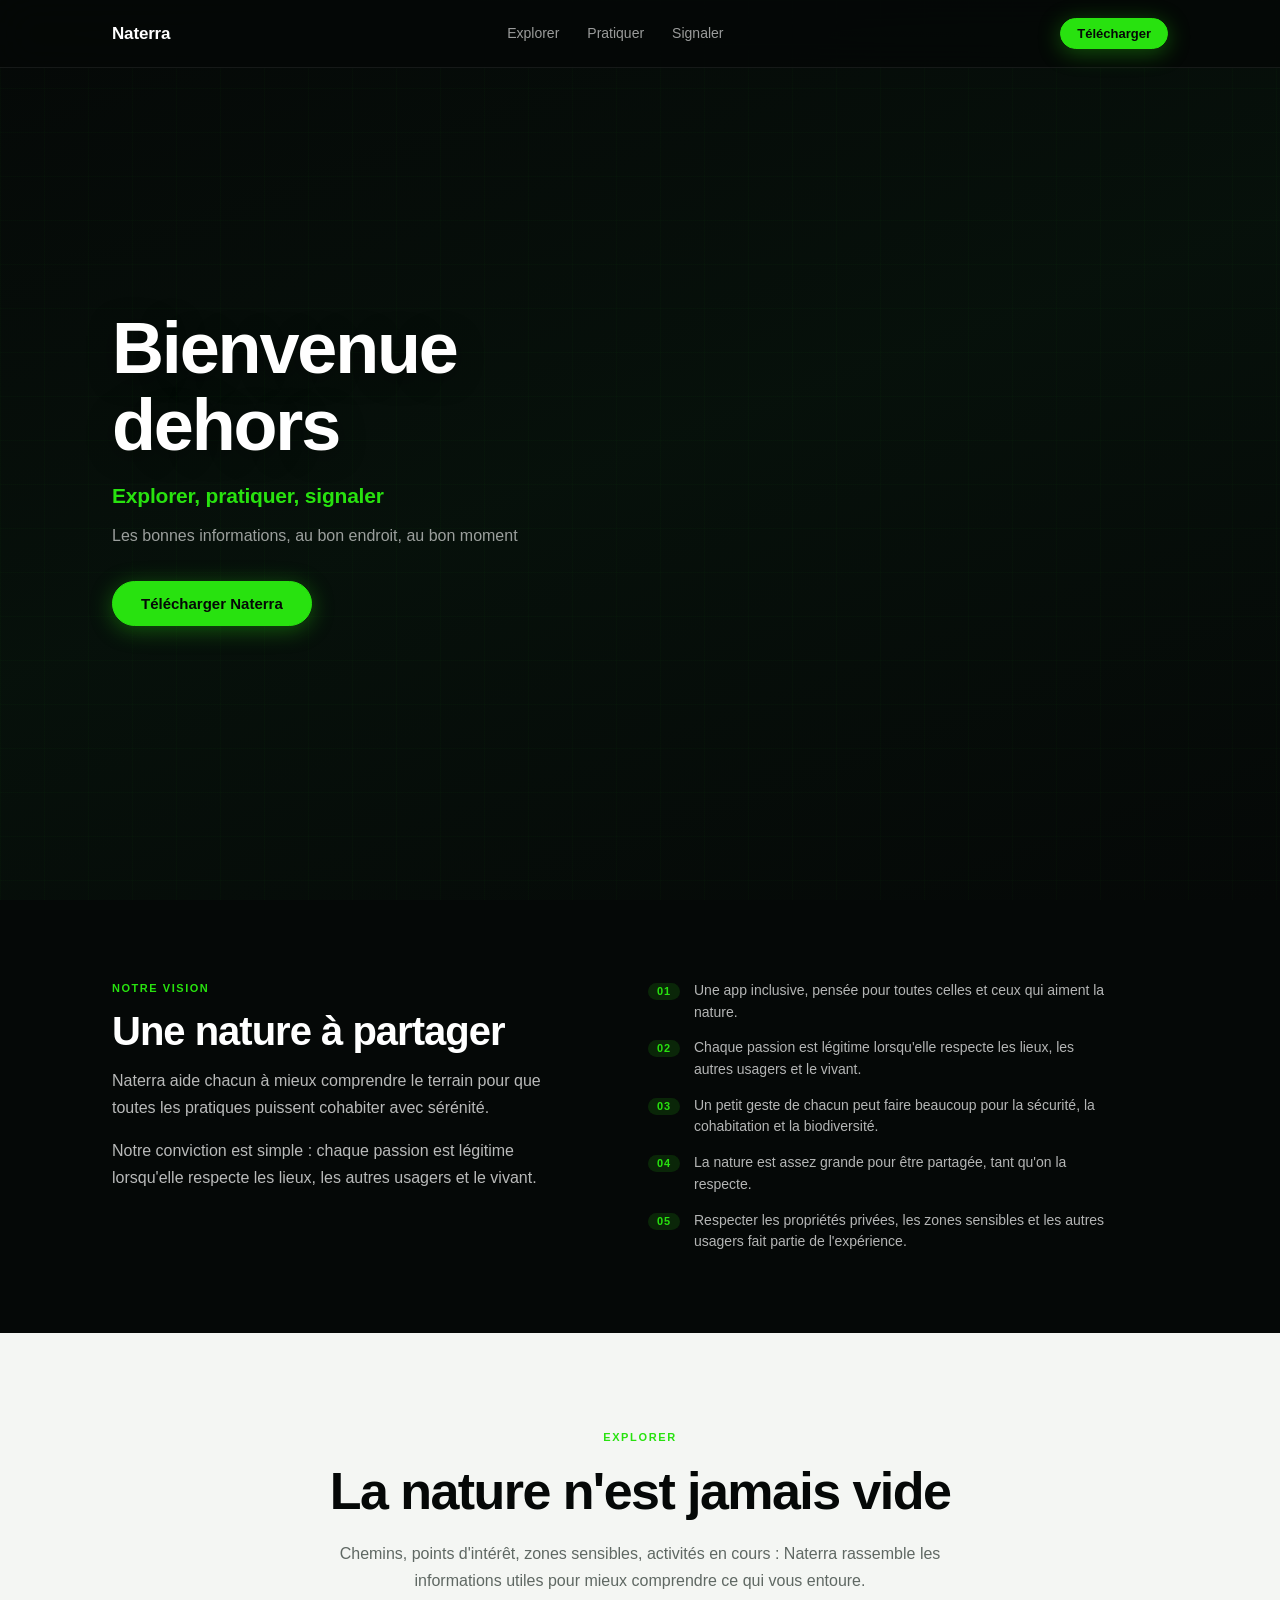
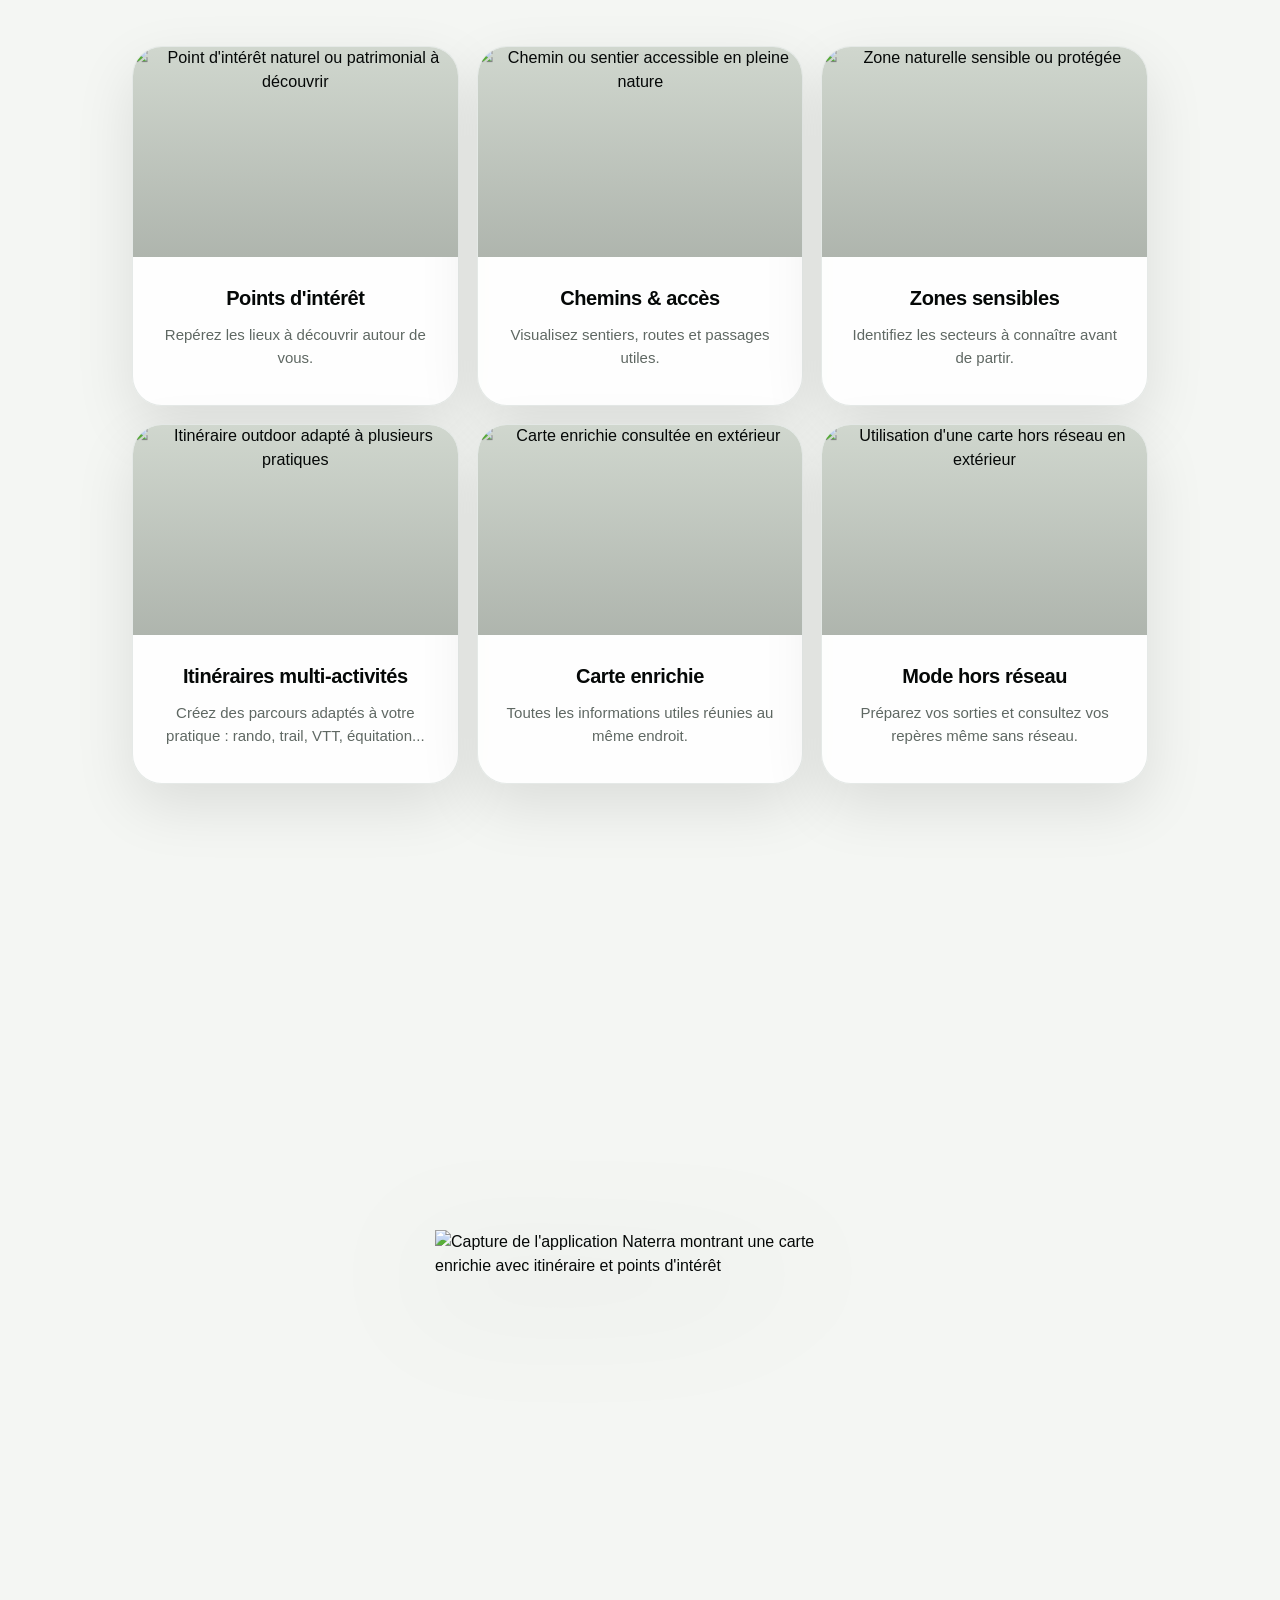
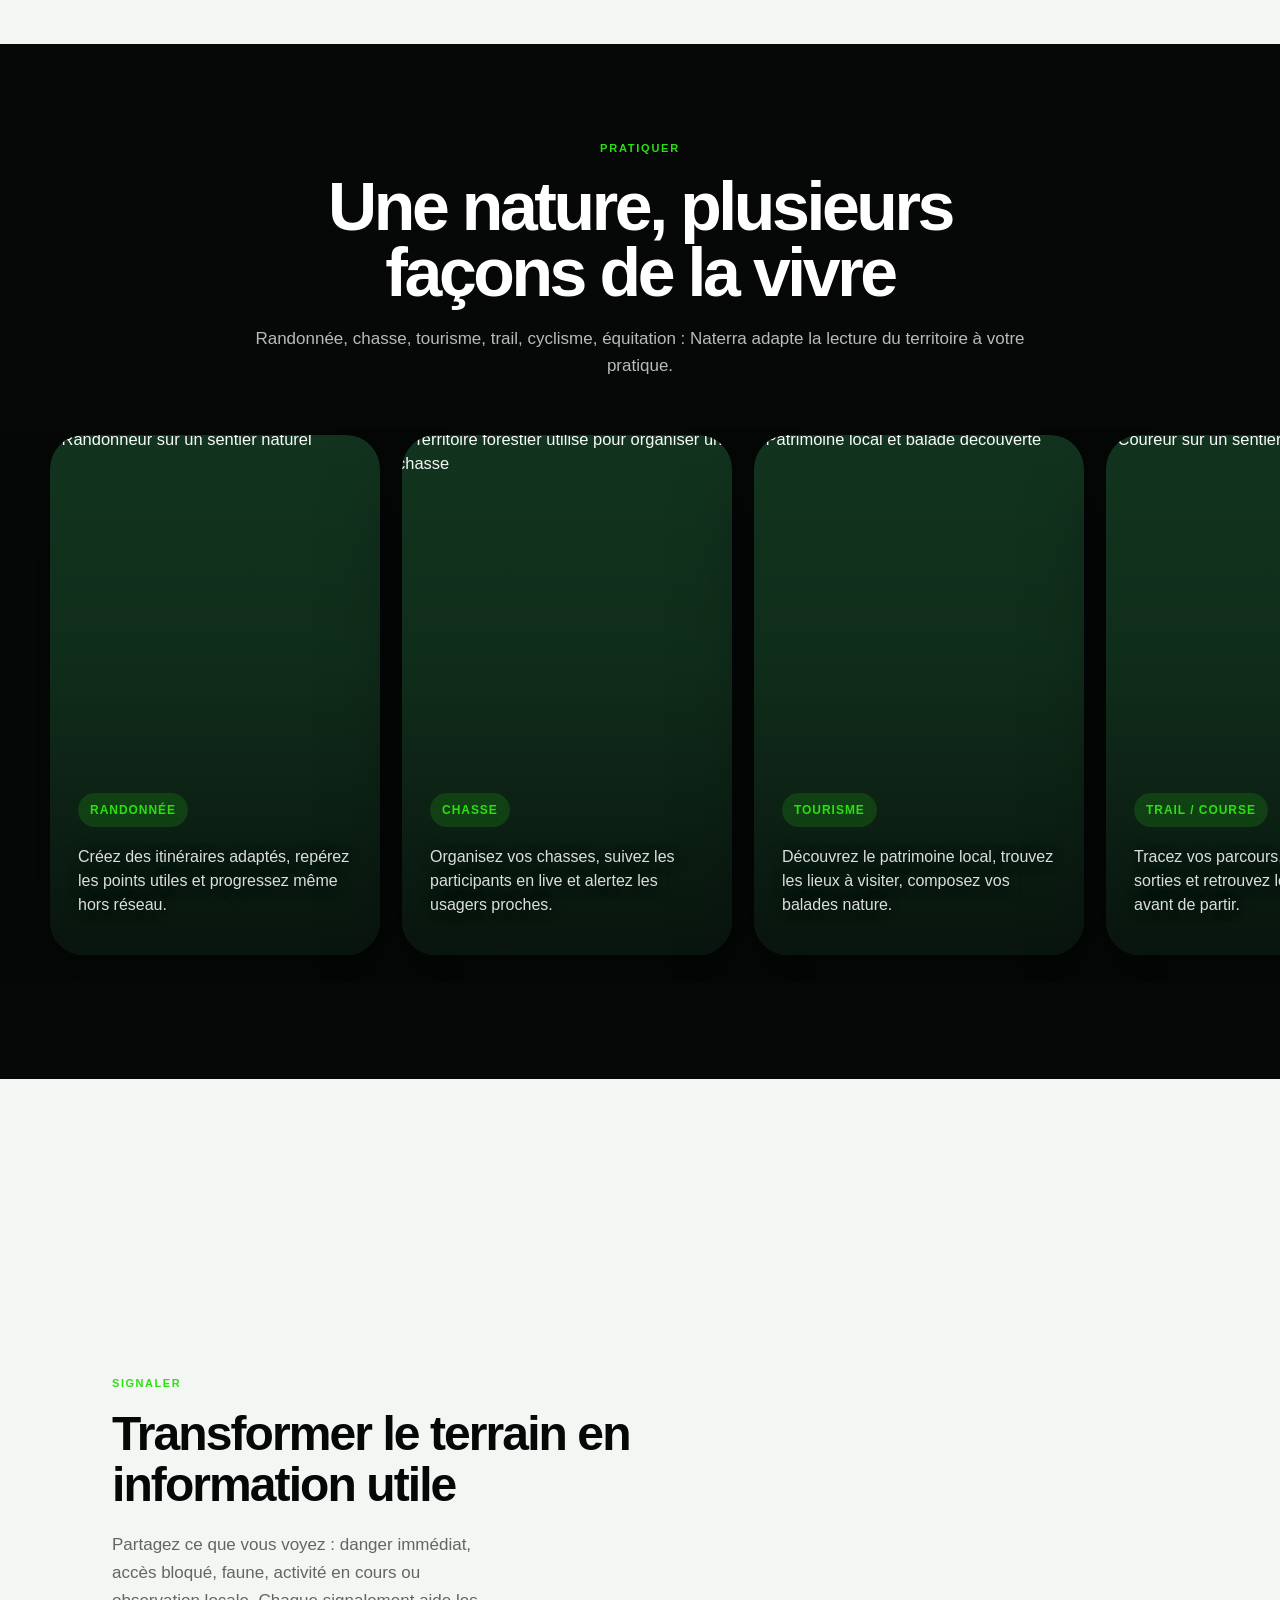
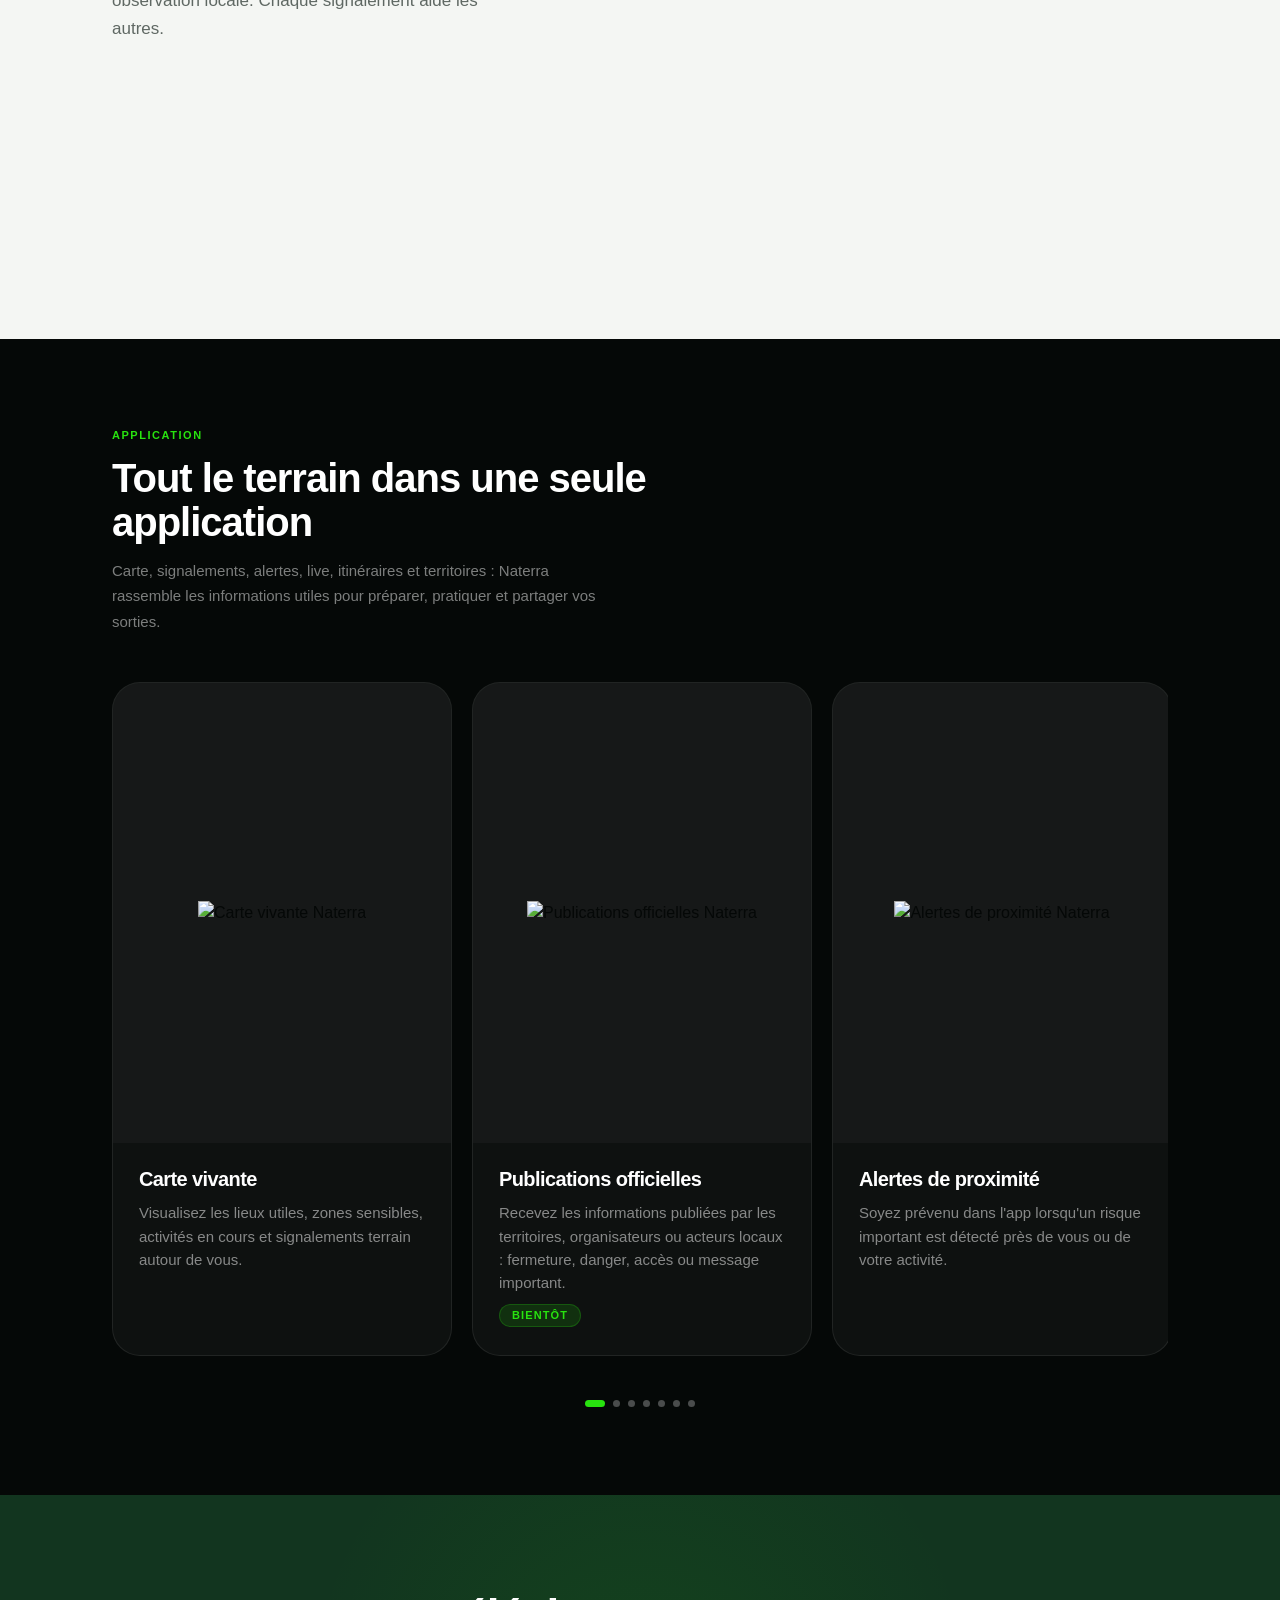
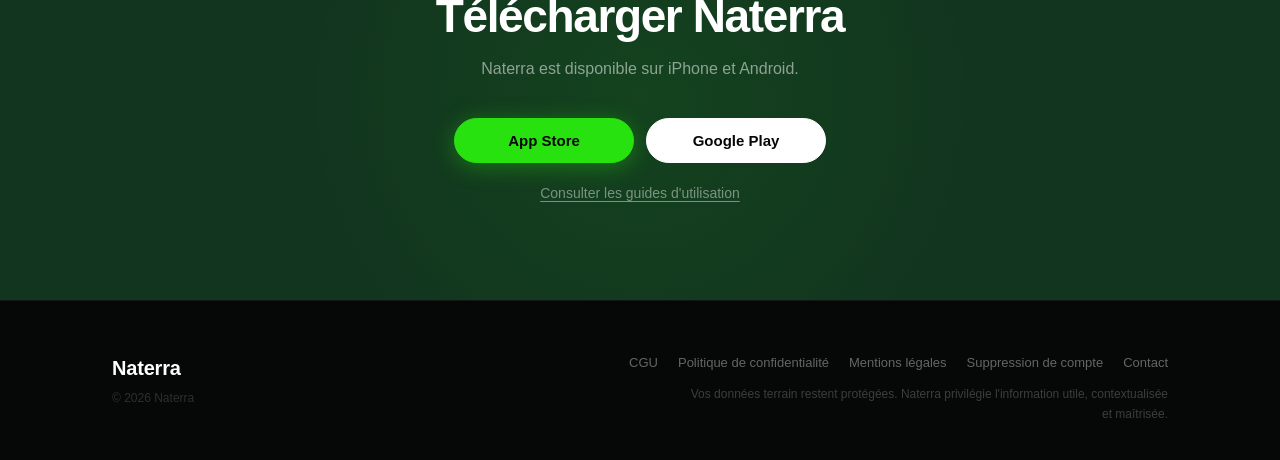
==== index.html @ 2248f22b "Update homepage vision and download CTAs" ====
<!DOCTYPE html>
<html lang="fr">
<head>
  <meta charset="UTF-8" />
  <title>Naterra</title>
  <meta name="description" content="Explorer, pratiquer, signaler. Les bonnes informations, au bon endroit, au bon moment." />
  <meta name="viewport" content="width=device-width, initial-scale=1" />
  <link rel="stylesheet" href="./styles.css" />
  <link rel="icon" type="image/png" href="./assets/20260316_Logo%20Green_No%20Text.png" />
</head>
<body>

<!-- ============================================================
     HEADER
     ============================================================ -->
<header class="nt-header">
  <div class="nt-header__inner">
    <a href="#" class="nt-brand">
      <img
        src="./assets/20260316_Logo%20Green_No%20Text.png"
        alt="Naterra"
        class="nt-brand__img"
        onerror="this.style.display='none'"
      />
      <span class="nt-brand__name">Naterra</span>
    </a>
    <nav class="nt-nav">
      <a href="#explorer" class="nt-nav__link">Explorer</a>
      <a href="#pratiquer" class="nt-nav__link">Pratiquer</a>
      <a href="#signaler" class="nt-nav__link">Signaler</a>
    </nav>
    <a href="#download" class="nt-btn nt-btn--green nt-btn--sm">Télécharger</a>
  </div>
</header>

<main>

<!-- ============================================================
     HERO
     ============================================================ -->
<section class="nt-hero" id="top">
  <div class="nt-container nt-hero__inner">

    <!-- Texte -->
    <div class="nt-hero__content">
      <h1 class="nt-hero__title">Bienvenue dehors</h1>
      <p class="nt-hero__tagline">Explorer, pratiquer, signaler</p>
      <p class="nt-hero__body">Les bonnes informations, au bon endroit, au bon moment</p>
      <div class="nt-hero__actions">
        <a href="#download" class="nt-btn nt-btn--green nt-btn--lg">Télécharger Naterra</a>
      </div>
    </div>

  </div>
</section>


<!-- ============================================================
     NOTRE VISION — Une nature à partager
     ============================================================ -->
<section class="nt-section nt-section--dark" id="vision">
  <div class="nt-container">
    <div class="nt-values__inner">

      <div class="nt-values__left">
        <span class="nt-eyebrow nt-eyebrow--green">Notre vision</span>
        <h2 class="nt-section__title nt-section__title--white">Une nature à partager</h2>
        <p class="nt-values__body">Naterra aide chacun à mieux comprendre le terrain pour que toutes les pratiques puissent cohabiter avec sérénité.</p>
        <p class="nt-values__body">Notre conviction est simple : chaque passion est légitime lorsqu'elle respecte les lieux, les autres usagers et le vivant.</p>
      </div>

      <div class="nt-vision-points">
        <div class="nt-val">
          <span class="nt-val__num">01</span>
          <p class="nt-val__text">Une app inclusive, pensée pour toutes celles et ceux qui aiment la nature.</p>
        </div>
        <div class="nt-val">
          <span class="nt-val__num">02</span>
          <p class="nt-val__text">Chaque passion est légitime lorsqu'elle respecte les lieux, les autres usagers et le vivant.</p>
        </div>
        <div class="nt-val">
          <span class="nt-val__num">03</span>
          <p class="nt-val__text">Un petit geste de chacun peut faire beaucoup pour la sécurité, la cohabitation et la biodiversité.</p>
        </div>
        <div class="nt-val">
          <span class="nt-val__num">04</span>
          <p class="nt-val__text">La nature est assez grande pour être partagée, tant qu'on la respecte.</p>
        </div>
        <div class="nt-val">
          <span class="nt-val__num">05</span>
          <p class="nt-val__text">Respecter les propriétés privées, les zones sensibles et les autres usagers fait partie de l'expérience.</p>
        </div>
      </div>

    </div>
  </div>
</section>


<!-- ============================================================
     EXPLORER — contenu + 6 boîtes
     ============================================================ -->
<section id="explorer" class="nt-explorer">
  <div class="nt-container nt-explorer__intro">

    <p class="nt-explorer__eyebrow">Explorer</p>
    <h2 class="nt-explorer__title">La nature n'est jamais vide</h2>
    <p class="nt-explorer__text">Chemins, points d'intérêt, zones sensibles, activités en cours : Naterra rassemble les informations utiles pour mieux comprendre ce qui vous entoure.</p>

    <div class="nt-explorer__cards">

      <article class="nt-explorer-card">
        <div class="nt-explorer-card__media">
          <img src="./assets/explorer-cards/points-interet.jpg" alt="Point d'intérêt naturel ou patrimonial à découvrir" loading="lazy" />
        </div>
        <div class="nt-explorer-card__body">
          <h3 class="nt-explorer-card__title">Points d'intérêt</h3>
          <p class="nt-explorer-card__text">Repérez les lieux à découvrir autour de vous.</p>
        </div>
      </article>

      <article class="nt-explorer-card">
        <div class="nt-explorer-card__media">
          <img src="./assets/explorer-cards/chemins-acces.jpg" alt="Chemin ou sentier accessible en pleine nature" loading="lazy" />
        </div>
        <div class="nt-explorer-card__body">
          <h3 class="nt-explorer-card__title">Chemins &amp; accès</h3>
          <p class="nt-explorer-card__text">Visualisez sentiers, routes et passages utiles.</p>
        </div>
      </article>

      <article class="nt-explorer-card">
        <div class="nt-explorer-card__media">
          <img src="./assets/explorer-cards/zones-sensibles.jpg" alt="Zone naturelle sensible ou protégée" loading="lazy" />
        </div>
        <div class="nt-explorer-card__body">
          <h3 class="nt-explorer-card__title">Zones sensibles</h3>
          <p class="nt-explorer-card__text">Identifiez les secteurs à connaître avant de partir.</p>
        </div>
      </article>

      <article class="nt-explorer-card">
        <div class="nt-explorer-card__media">
          <img src="./assets/explorer-cards/itineraires-multi-activites.jpg" alt="Itinéraire outdoor adapté à plusieurs pratiques" loading="lazy" />
        </div>
        <div class="nt-explorer-card__body">
          <h3 class="nt-explorer-card__title">Itinéraires multi-activités</h3>
          <p class="nt-explorer-card__text">Créez des parcours adaptés à votre pratique : rando, trail, VTT, équitation...</p>
        </div>
      </article>

      <article class="nt-explorer-card">
        <div class="nt-explorer-card__media">
          <img src="./assets/explorer-cards/carte-enrichie.jpg" alt="Carte enrichie consultée en extérieur" loading="lazy" />
        </div>
        <div class="nt-explorer-card__body">
          <h3 class="nt-explorer-card__title">Carte enrichie</h3>
          <p class="nt-explorer-card__text">Toutes les informations utiles réunies au même endroit.</p>
        </div>
      </article>

      <article class="nt-explorer-card">
        <div class="nt-explorer-card__media">
          <img src="./assets/explorer-cards/mode-hors-reseau.jpg" alt="Utilisation d'une carte hors réseau en extérieur" loading="lazy" />
        </div>
        <div class="nt-explorer-card__body">
          <h3 class="nt-explorer-card__title">Mode hors réseau</h3>
          <p class="nt-explorer-card__text">Préparez vos sorties et consultez vos repères même sans réseau.</p>
        </div>
      </article>

    </div>
  </div>
</section>


<!-- ============================================================
     EXPLORER — visuel forêt + iPhone
     ============================================================ -->
<section class="nt-explorer-visual" aria-label="Aperçu de l'application Naterra">
  <img
    class="nt-explorer-visual__phone"
    src="./assets/explorer-iphone.png"
    alt="Capture de l'application Naterra montrant une carte enrichie avec itinéraire et points d'intérêt"
  />
</section>


<!-- ============================================================
     PRATIQUER — CARROUSEL PHOTO
     ============================================================ -->
<section id="pratiquer" class="nt-practice">
  <div class="nt-container nt-practice__header">
    <p class="nt-practice__eyebrow">Pratiquer</p>
    <h2 class="nt-practice__title">Une nature, plusieurs façons de la vivre</h2>
    <p class="nt-practice__text">Randonnée, chasse, tourisme, trail, cyclisme, équitation : Naterra adapte la lecture du territoire à votre pratique.</p>
  </div>

  <div class="nt-practice__carousel" aria-label="Pratiques disponibles dans Naterra">

    <article class="nt-practice-card">
      <img class="nt-practice-card__image" src="./assets/practice-cards/randonnee.jpg" alt="Randonneur sur un sentier naturel" loading="lazy" />
      <div class="nt-practice-card__overlay" aria-hidden="true"></div>
      <div class="nt-practice-card__content">
        <span class="nt-practice-card__tag">Randonnée</span>
        <p class="nt-practice-card__text">Créez des itinéraires adaptés, repérez les points utiles et progressez même hors réseau.</p>
      </div>
    </article>

    <article class="nt-practice-card">
      <img class="nt-practice-card__image" src="./assets/practice-cards/chasse.jpg" alt="Territoire forestier utilisé pour organiser une chasse" loading="lazy" />
      <div class="nt-practice-card__overlay" aria-hidden="true"></div>
      <div class="nt-practice-card__content">
        <span class="nt-practice-card__tag">Chasse</span>
        <p class="nt-practice-card__text">Organisez vos chasses, suivez les participants en live et alertez les usagers proches.</p>
      </div>
    </article>

    <article class="nt-practice-card">
      <img class="nt-practice-card__image" src="./assets/practice-cards/tourisme.jpg" alt="Patrimoine local et balade découverte" loading="lazy" />
      <div class="nt-practice-card__overlay" aria-hidden="true"></div>
      <div class="nt-practice-card__content">
        <span class="nt-practice-card__tag">Tourisme</span>
        <p class="nt-practice-card__text">Découvrez le patrimoine local, trouvez les lieux à visiter, composez vos balades nature.</p>
      </div>
    </article>

    <article class="nt-practice-card">
      <img class="nt-practice-card__image" src="./assets/practice-cards/trail-course.jpg" alt="Coureur sur un sentier de trail" loading="lazy" />
      <div class="nt-practice-card__overlay" aria-hidden="true"></div>
      <div class="nt-practice-card__content">
        <span class="nt-practice-card__tag">Trail / Course</span>
        <p class="nt-practice-card__text">Tracez vos parcours, analysez vos sorties et retrouvez les infos utiles avant de partir.</p>
      </div>
    </article>

    <article class="nt-practice-card">
      <img class="nt-practice-card__image" src="./assets/practice-cards/cyclisme.jpg" alt="Cycliste sur une route ou un chemin nature" loading="lazy" />
      <div class="nt-practice-card__overlay" aria-hidden="true"></div>
      <div class="nt-practice-card__content">
        <span class="nt-practice-card__tag">Cyclisme</span>
        <p class="nt-practice-card__text">Préparez vos sorties route, gravel ou VTT avec les bonnes informations du terrain local.</p>
      </div>
    </article>

    <article class="nt-practice-card">
      <img class="nt-practice-card__image" src="./assets/practice-cards/equitation.jpg" alt="Cavalier sur un chemin en pleine nature" loading="lazy" />
      <div class="nt-practice-card__overlay" aria-hidden="true"></div>
      <div class="nt-practice-card__content">
        <span class="nt-practice-card__tag">Équitation</span>
        <p class="nt-practice-card__text">Préparez vos itinéraires à cheval et consultez les infos utiles avant de partir dehors.</p>
      </div>
    </article>

  </div>
</section>


<!-- ============================================================
     SIGNALER
     ============================================================ -->
<section id="signaler" class="nt-reports">
  <div class="nt-container">
    <div class="nt-reports__layout">

      <!-- Colonne texte -->
      <div class="nt-reports__copy">
        <span class="nt-eyebrow nt-eyebrow--green">Signaler</span>
        <h2 class="nt-reports__title">Transformer le terrain en information utile</h2>
        <p class="nt-reports__body">Partagez ce que vous voyez : danger immédiat, accès bloqué, faune, activité en cours ou observation locale. Chaque signalement aide les autres.</p>
      </div>

      <!-- Carrousel automatique CSS -->
      <div class="nt-reports-carousel" aria-label="Aperçu de l'app Naterra — Signaler">

        <article class="nt-report-slide">
          <div class="nt-report-slide__stack">
            <img class="nt-report-slide__image" src="./assets/reports-carousel/danger-immediat.png" alt="Exemple de signalement de danger immédiat dans l'application Naterra" loading="lazy" />
            <div class="nt-report-slide__caption">
              <span class="nt-report-slide__tag">Dangers immédiats</span>
            </div>
          </div>
        </article>

        <article class="nt-report-slide">
          <div class="nt-report-slide__stack">
            <img class="nt-report-slide__image" src="./assets/reports-carousel/acces-terrain.png" alt="Exemple de signalement d'accès ou terrain dans l'application Naterra" loading="lazy" />
            <div class="nt-report-slide__caption">
              <span class="nt-report-slide__tag">Accès &amp; terrain</span>
            </div>
          </div>
        </article>

        <article class="nt-report-slide">
          <div class="nt-report-slide__stack">
            <img class="nt-report-slide__image" src="./assets/reports-carousel/faune-environnement.png" alt="Exemple de signalement de faune et environnement dans l'application Naterra" loading="lazy" />
            <div class="nt-report-slide__caption">
              <span class="nt-report-slide__tag">Faune &amp; environnement</span>
            </div>
          </div>
        </article>

        <article class="nt-report-slide">
          <div class="nt-report-slide__stack">
            <img class="nt-report-slide__image" src="./assets/reports-carousel/activites-en-cours.png" alt="Exemple de signalement d'activités en cours dans l'application Naterra" loading="lazy" />
            <div class="nt-report-slide__caption">
              <span class="nt-report-slide__tag">Activités en cours</span>
            </div>
          </div>
        </article>

        <article class="nt-report-slide">
          <div class="nt-report-slide__stack">
            <img class="nt-report-slide__image" src="./assets/reports-carousel/observations-utiles.png" alt="Exemple de signalement d'observations utiles dans l'application Naterra" loading="lazy" />
            <div class="nt-report-slide__caption">
              <span class="nt-report-slide__tag">Observations utiles</span>
            </div>
          </div>
        </article>

      </div>
    </div>
  </div>
</section>


<!-- ============================================================
     APPLICATION — FEATURES CLÉS
     ============================================================ -->
<section class="nt-section nt-section--dark" id="app">
  <div class="nt-container">
    <div class="nt-section__head">
      <span class="nt-eyebrow nt-eyebrow--green">Application</span>
      <h2 class="nt-section__title nt-section__title--white">Tout le terrain dans une seule application</h2>
      <p class="nt-section__body nt-section__body--muted">Carte, signalements, alertes, live, itinéraires et territoires : Naterra rassemble les informations utiles pour préparer, pratiquer et partager vos sorties.</p>
    </div>
    <div class="nt-app-carousel">

      <article class="nt-app-card">
        <div class="nt-app-card__image-wrap">
          <img class="nt-app-card__image" src="./assets/screens/carte-vivante.png" alt="Carte vivante Naterra" loading="lazy" />
        </div>
        <div class="nt-app-card__body">
          <h3 class="nt-app-card__title">Carte vivante</h3>
          <p class="nt-app-card__text">Visualisez les lieux utiles, zones sensibles, activités en cours et signalements terrain autour de vous.</p>
        </div>
      </article>

      <article class="nt-app-card">
        <div class="nt-app-card__image-wrap">
          <img class="nt-app-card__image" src="./assets/screens/publications-officielles.png" alt="Publications officielles Naterra" loading="lazy" />
        </div>
        <div class="nt-app-card__body">
          <h3 class="nt-app-card__title">Publications officielles</h3>
          <p class="nt-app-card__text">Recevez les informations publiées par les territoires, organisateurs ou acteurs locaux : fermeture, danger, accès ou message important.</p>
          <span class="nt-app-card__badge">Bientôt</span>
        </div>
      </article>

      <article class="nt-app-card">
        <div class="nt-app-card__image-wrap">
          <img class="nt-app-card__image" src="./assets/screens/alertes-proximite.png" alt="Alertes de proximité Naterra" loading="lazy" />
        </div>
        <div class="nt-app-card__body">
          <h3 class="nt-app-card__title">Alertes de proximité</h3>
          <p class="nt-app-card__text">Soyez prévenu dans l'app lorsqu'un risque important est détecté près de vous ou de votre activité.</p>
        </div>
      </article>

      <article class="nt-app-card">
        <div class="nt-app-card__image-wrap">
          <img class="nt-app-card__image" src="./assets/screens/evenements-activites-live.png" alt="Événements et activités live Naterra" loading="lazy" />
        </div>
        <div class="nt-app-card__body">
          <h3 class="nt-app-card__title">Événements &amp; activités live</h3>
          <p class="nt-app-card__text">Lancez une sortie ou coordonnez un événement avec positions live, participants et informations utiles sur la carte.</p>
        </div>
      </article>

      <article class="nt-app-card">
        <div class="nt-app-card__image-wrap">
          <img class="nt-app-card__image" src="./assets/screens/generateur-itineraire.png" alt="Générateur d'itinéraire Naterra" loading="lazy" />
        </div>
        <div class="nt-app-card__body">
          <h3 class="nt-app-card__title">Générateur d'itinéraire</h3>
          <p class="nt-app-card__text">Préparez des parcours adaptés à votre pratique, au terrain et aux points d'intérêt autour de vous.</p>
        </div>
      </article>

      <article class="nt-app-card">
        <div class="nt-app-card__image-wrap">
          <img class="nt-app-card__image" src="./assets/screens/editeur-territoire.png" alt="Éditeur de territoire Naterra" loading="lazy" />
        </div>
        <div class="nt-app-card__body">
          <h3 class="nt-app-card__title">Éditeur de territoire</h3>
          <p class="nt-app-card__text">Créez, organisez et partagez un territoire lisible avec ses zones, accès, points clés et informations terrain.</p>
        </div>
      </article>

      <article class="nt-app-card">
        <div class="nt-app-card__image-wrap">
          <img class="nt-app-card__image" src="./assets/screens/patrimoine-decouvertes.png" alt="Patrimoine et découvertes Naterra" loading="lazy" />
        </div>
        <div class="nt-app-card__body">
          <h3 class="nt-app-card__title">Patrimoine &amp; découvertes</h3>
          <p class="nt-app-card__text">Repérez les lieux remarquables, le patrimoine local et les points d'intérêt à découvrir dehors.</p>
        </div>
      </article>

    </div>
    <div class="nt-app-carousel__dots" aria-label="Navigation des fonctionnalités">
      <button type="button" class="is-active" aria-label="Voir la fonctionnalité 1"></button>
      <button type="button" aria-label="Voir la fonctionnalité 2"></button>
      <button type="button" aria-label="Voir la fonctionnalité 3"></button>
      <button type="button" aria-label="Voir la fonctionnalité 4"></button>
      <button type="button" aria-label="Voir la fonctionnalité 5"></button>
      <button type="button" aria-label="Voir la fonctionnalité 6"></button>
      <button type="button" aria-label="Voir la fonctionnalité 7"></button>
    </div>
  </div>
</section>


<!-- ============================================================
     DOWNLOAD
     ============================================================ -->
<section class="nt-download" id="download">
  <div class="nt-container nt-download__inner">
    <h2 class="nt-download__title">Télécharger Naterra</h2>
    <p class="nt-download__body">Naterra est disponible sur iPhone et Android.</p>
    <div class="nt-download__actions">
      <a href="https://apps.apple.com/fr/app/naterra/id6757225894" class="nt-btn nt-btn--green nt-btn--lg" target="_blank" rel="noopener noreferrer">App Store</a>
      <a href="https://play.google.com/store/apps/details?id=com.naterra.app" class="nt-btn nt-btn--white nt-btn--lg" target="_blank" rel="noopener noreferrer">Google Play</a>
    </div>
    <a href="https://app.notion.com/p/Guides-d-utilisation-37ae8063c99e80739afec10b2ac18f5f" class="nt-download__guide" target="_blank" rel="noopener noreferrer">Consulter les guides d'utilisation</a>
  </div>
</section>

</main>


<!-- ============================================================
     FOOTER
     ============================================================ -->
<footer class="nt-footer">
  <div class="nt-container nt-footer__inner">
    <div class="nt-footer__left">
      <span class="nt-footer__brand">Naterra</span>
      <p class="nt-footer__copy">© 2026 Naterra</p>
    </div>
    <div class="nt-footer__right">
      <nav class="nt-footer__nav">
        <a href="./cgu.html" class="nt-footer__link">CGU</a>
        <a href="./politique-confidentialite.html" class="nt-footer__link">Politique de confidentialité</a>
        <a href="./mentions-legales.html" class="nt-footer__link">Mentions légales</a>
        <a href="./suppression-compte.html" class="nt-footer__link">Suppression de compte</a>
        <a href="mailto:hello@naterra.io?subject=Contact%20Naterra" class="nt-footer__link">Contact</a>
      </nav>
      <p class="nt-footer__mention">Vos données terrain restent protégées. Naterra privilégie l'information utile, contextualisée et maîtrisée.</p>
    </div>
  </div>
</footer>

<script>
(function () {
  var carousel = document.querySelector('.nt-app-carousel');
  if (!carousel) return;
  var cards = Array.prototype.slice.call(carousel.querySelectorAll('.nt-app-card'));
  var dots  = Array.prototype.slice.call(document.querySelectorAll('.nt-app-carousel__dots button'));
  if (!cards.length || !dots.length) return;

  function setActive(i) {
    dots.forEach(function (d, idx) { d.classList.toggle('is-active', idx === i); });
  }

  function updateActive() {
    var cr = carousel.getBoundingClientRect();
    var cx = cr.left + cr.width / 2;
    var best = 0, bestDist = Infinity;
    cards.forEach(function (card, i) {
      var r = card.getBoundingClientRect();
      var dist = Math.abs(r.left + r.width / 2 - cx);
      if (dist < bestDist) { bestDist = dist; best = i; }
    });
    setActive(best);
  }

  carousel.addEventListener('scroll', updateActive, { passive: true });

  dots.forEach(function (dot, i) {
    dot.addEventListener('click', function () {
      var r = cards[i].getBoundingClientRect();
      var cr = carousel.getBoundingClientRect();
      carousel.scrollBy({ left: r.left - cr.left, behavior: 'smooth' });
    });
  });
})();
</script>

</body>
</html>
---- styles.css ----
/* ================================================================
   NATERRA — styles.css
   ================================================================ */

/* ================================================================
   TOKENS
   ================================================================ */
:root {
  /* Palette officielle */
  --nt-black:        #050807;
  --nt-green:        #28e20f;
  --nt-forest:       #12351f;
  --nt-white:        #ffffff;
  --nt-bg:           #f4f6f3;
  --nt-gray:         #5f6863;

  /* Dérivées */
  --nt-green-dim:    rgba(40, 226, 15, 0.14);
  --nt-green-glow:   rgba(40, 226, 15, 0.30);
  --nt-glass:        rgba(5, 8, 7, 0.76);
  --nt-glass-border: rgba(255, 255, 255, 0.10);
  --nt-surface-dark: #0c1510;

  /* Couleurs de statut */
  --nt-red:          #e03030;
  --nt-red-dim:      rgba(224, 48, 48, 0.14);
  --nt-amber:        #d97706;
  --nt-amber-dim:    rgba(217, 119, 6, 0.14);
  --nt-blue:         #2563eb;
  --nt-blue-dim:     rgba(37, 99, 235, 0.14);
  --nt-teal:         #0d9488;
  --nt-teal-dim:     rgba(13, 148, 136, 0.14);

  /* Radii */
  --r-sm:   10px;
  --r-md:   16px;
  --r-lg:   24px;
  --r-xl:   32px;
  --r-2xl:  40px;
  --r-pill: 999px;

  /* Ombres */
  --sh-sm:    0 2px 8px  rgba(0,0,0,0.10);
  --sh-md:    0 8px 28px rgba(0,0,0,0.16);
  --sh-lg:    0 20px 60px rgba(0,0,0,0.28);
  --sh-green: 0 4px 22px rgba(40,226,15,0.35);

  /* Layout */
  --shell:    1100px;
  --header-h: 68px;
}

/* ================================================================
   RESET
   ================================================================ */
*, *::before, *::after {
  box-sizing: border-box;
  margin: 0;
  padding: 0;
}

html {
  scroll-behavior: smooth;
}

html, body {
  overflow-x: hidden;
}

body {
  font-family: 'Roboto', Arial, sans-serif;
  background: var(--nt-bg);
  color: var(--nt-black);
  -webkit-font-smoothing: antialiased;
  -moz-osx-font-smoothing: grayscale;
  line-height: 1.5;
  font-size: 16px;
}

img {
  display: block;
  max-width: 100%;
}

button {
  font-family: inherit;
}

/* ================================================================
   CONTAINER
   ================================================================ */
.nt-container {
  max-width: var(--shell);
  margin: 0 auto;
  padding: 0 22px;
}

/* ================================================================
   BOUTONS
   ================================================================ */
.nt-btn {
  display: inline-flex;
  align-items: center;
  justify-content: center;
  font-family: 'Roboto', Arial, sans-serif;
  font-size: 14px;
  font-weight: 600;
  border-radius: var(--r-pill);
  border: 1.5px solid transparent;
  padding: 11px 22px;
  text-decoration: none;
  cursor: pointer;
  transition: background 0.14s, box-shadow 0.14s, transform 0.12s, opacity 0.14s;
  white-space: nowrap;
  line-height: 1;
}

.nt-btn--sm  { padding: 8px 16px;  font-size: 13px; }
.nt-btn--lg  { padding: 14px 28px; font-size: 15px; }

.nt-btn--green {
  background: var(--nt-green);
  color: var(--nt-black);
  border-color: var(--nt-green);
  box-shadow: var(--sh-green);
}
.nt-btn--green:hover {
  background: #1fd400;
  transform: translateY(-1px);
  box-shadow: 0 6px 28px rgba(40,226,15,0.45);
}

.nt-btn--ghost-white {
  background: rgba(255,255,255,0.08);
  color: var(--nt-white);
  border-color: rgba(255,255,255,0.20);
}
.nt-btn--ghost-white:hover {
  background: rgba(255,255,255,0.14);
}

.nt-btn--outline-white {
  background: transparent;
  color: var(--nt-white);
  border-color: rgba(255,255,255,0.32);
}
.nt-btn--outline-white:hover {
  background: rgba(255,255,255,0.08);
}

.nt-btn--white {
  background: #fff;
  color: var(--nt-black);
  border-color: #fff;
}
.nt-btn--white:hover {
  background: rgba(255,255,255,0.88);
  transform: translateY(-1px);
}

.nt-btn[disabled],
.nt-btn[aria-disabled="true"] {
  opacity: 0.38;
  cursor: not-allowed;
  pointer-events: none;
}

/* ================================================================
   BADGE / EYEBROW
   ================================================================ */
.nt-badge {
  display: inline-flex;
  align-items: center;
  background: var(--nt-green-dim);
  border: 1px solid rgba(40,226,15,0.25);
  color: var(--nt-green);
  font-size: 12px;
  font-weight: 700;
  letter-spacing: 0.03em;
  padding: 5px 13px;
  border-radius: var(--r-pill);
  margin-bottom: 22px;
}

.nt-eyebrow {
  display: block;
  font-size: 11px;
  font-weight: 700;
  letter-spacing: 0.14em;
  text-transform: uppercase;
  color: var(--nt-gray);
  margin-bottom: 12px;
}
.nt-eyebrow--green { color: var(--nt-green); }

/* ================================================================
   HEADER
   ================================================================ */
.nt-header {
  position: fixed;
  top: 0;
  left: 0;
  right: 0;
  z-index: 200;
  height: var(--header-h);
  background: rgba(5, 8, 7, 0.84);
  backdrop-filter: blur(20px);
  -webkit-backdrop-filter: blur(20px);
  border-bottom: 1px solid rgba(255,255,255,0.07);
}

.nt-header__inner {
  max-width: var(--shell);
  margin: 0 auto;
  padding: 0 22px;
  height: 100%;
  display: flex;
  align-items: center;
  justify-content: space-between;
  gap: 16px;
}

.nt-brand {
  display: flex;
  align-items: center;
  gap: 10px;
  text-decoration: none;
  flex-shrink: 0;
}

.nt-brand__img {
  height: 32px;
  width: auto;
}

.nt-brand__name {
  font-size: 17px;
  font-weight: 700;
  color: var(--nt-white);
  letter-spacing: -0.01em;
}

.nt-nav {
  display: none;
  gap: 28px;
}

.nt-nav__link {
  font-size: 14px;
  font-weight: 500;
  color: rgba(255,255,255,0.60);
  text-decoration: none;
  transition: color 0.12s;
}
.nt-nav__link:hover { color: var(--nt-white); }

/* ================================================================
   HERO
   ================================================================ */
.nt-hero {
  position: relative;
  min-height: 100vh;
  min-height: max(100vh, 760px);
  padding-top: var(--header-h);
  background-color: var(--nt-black); /* fallback si image absente */
  background-image: url('./assets/hero-nature.jpg');
  background-size: cover;
  background-position: center;
  display: flex;
  align-items: center;
  overflow: hidden;
}

/* Overlay sombre + grille topographique (empilés sur la photo) */
.nt-hero::before {
  content: '';
  position: absolute;
  inset: 0;
  background-image:
    /* Grille très subtile au-dessus */
    linear-gradient(rgba(40,226,15,0.018) 1px, transparent 1px),
    linear-gradient(90deg, rgba(40,226,15,0.018) 1px, transparent 1px),
    /* Overlay principal : sombre avec légère profondeur vert forêt */
    linear-gradient(160deg, rgba(5,8,7,0.66) 0%, rgba(8,24,14,0.54) 50%, rgba(5,8,7,0.62) 100%);
  background-size: 44px 44px, 44px 44px, 100% 100%;
  pointer-events: none;
}

.nt-hero__inner {
  position: relative;
  z-index: 1;
  width: 100%;
  display: grid;
  grid-template-columns: 1fr;
  gap: 56px;
  align-items: center;
  padding-top: 52px;
  padding-bottom: 64px;
}

/* Contenu texte */
.nt-hero__content {
  color: var(--nt-white);
  max-width: 540px;
}

.nt-hero__title {
  font-size: clamp(46px, 7vw, 72px);
  font-weight: 700;
  line-height: 1.07;
  letter-spacing: -0.03em;
  color: var(--nt-white);
  margin-bottom: 16px;
  text-shadow: 0 4px 28px rgba(0,0,0,0.45);
}

.nt-hero__tagline {
  font-size: clamp(17px, 2.5vw, 21px);
  font-weight: 600;
  color: var(--nt-green);
  margin-bottom: 12px;
  letter-spacing: -0.01em;
}

.nt-hero__body {
  font-size: 16px;
  line-height: 1.65;
  color: rgba(255,255,255,0.60);
  margin-bottom: 32px;
  max-width: 420px;
}

.nt-hero__actions {
  display: flex;
  flex-wrap: wrap;
  gap: 12px;
  margin-bottom: 20px;
}

.nt-hero__footnote {
  font-size: 13px;
  color: rgba(255,255,255,0.30);
  line-height: 1.5;
}

/* ================================================================
   HERO SHOWCASE (iPhone + floating cards)
   ================================================================ */
.nt-hero__showcase {
  position: relative;
  display: flex;
  justify-content: center;
  align-items: center;
  padding: 40px 60px;
}

/* ================================================================
   iPHONE MOCKUP
   ================================================================ */
.nt-iphone {
  position: relative;
  z-index: 2;
}

/* Halo vert derrière le téléphone */
.nt-iphone::before {
  content: '';
  position: absolute;
  width: 130%;
  height: 55%;
  background: radial-gradient(ellipse, rgba(40,226,15,0.10) 0%, transparent 70%);
  top: 22%;
  left: -15%;
  z-index: -1;
  pointer-events: none;
}

.nt-iphone__frame {
  width: 252px;
  background: linear-gradient(155deg, #181e18 0%, #0c1010 100%);
  border-radius: 44px;
  padding: 12px;
  box-shadow:
    0 0 0 1px rgba(255,255,255,0.08),
    0 0 0 2.5px rgba(0,0,0,0.45),
    0 40px 90px rgba(0,0,0,0.65);
}

.nt-iphone__island {
  width: 86px;
  height: 27px;
  background: #000;
  border-radius: var(--r-pill);
  margin: 0 auto 8px;
}

.nt-iphone__screen {
  border-radius: 32px;
  overflow: hidden;
  height: 460px;
  position: relative;
}

/* ================================================================
   MAP (dans l'iPhone)
   ================================================================ */
.nt-map {
  width: 100%;
  height: 100%;
  background:
    radial-gradient(circle at 28% 38%, #2d6040 0%, transparent 48%),
    radial-gradient(circle at 68% 62%, #1f4a2c 0%, transparent 45%),
    linear-gradient(158deg, #0e2c19 0%, #1c4829 45%, #102c1c 100%);
  position: relative;
  overflow: hidden;
}

/* Lignes topographiques */
.nt-map__ring {
  position: absolute;
  border-radius: 50%;
  border: 1px solid rgba(40,226,15,0.11);
  transform: translate(-50%, -50%);
}
.nt-map__ring--1 { width: 290px; height: 240px; top: 48%; left: 46%; }
.nt-map__ring--2 { width: 195px; height: 160px; top: 46%; left: 44%; }
.nt-map__ring--3 { width: 108px; height: 88px;  top: 44%; left: 42%; }

/* Tracé sentier */
.nt-map__trail {
  position: absolute;
  width: 52%;
  height: 2px;
  background: linear-gradient(90deg, transparent, rgba(40,226,15,0.48), rgba(40,226,15,0.28), transparent);
  top: 55%;
  left: 24%;
  border-radius: 2px;
  transform: rotate(-11deg);
}

/* Barre supérieure glass */
.nt-map__topbar {
  position: absolute;
  top: 10px;
  left: 10px;
  right: 10px;
  background: var(--nt-glass);
  backdrop-filter: blur(14px);
  -webkit-backdrop-filter: blur(14px);
  border: 1px solid var(--nt-glass-border);
  border-radius: 13px;
  padding: 9px 13px;
  display: flex;
  justify-content: space-between;
  align-items: center;
  z-index: 4;
}

.nt-map__topbar-label {
  font-size: 13px;
  font-weight: 700;
  color: var(--nt-white);
}

.nt-map__topbar-pill {
  font-size: 10px;
  font-weight: 700;
  background: var(--nt-green-dim);
  color: var(--nt-green);
  border: 1px solid rgba(40,226,15,0.22);
  padding: 3px 9px;
  border-radius: var(--r-pill);
}

/* Pins */
.nt-pin {
  position: absolute;
  width: 13px;
  height: 13px;
  border-radius: 50%;
  border: 2.5px solid rgba(255,255,255,0.92);
  transform: translate(-50%, -50%);
  z-index: 3;
}
.nt-pin::after {
  content: '';
  position: absolute;
  inset: -5px;
  border-radius: 50%;
  background: inherit;
  opacity: 0.22;
}
.nt-pin--green { background: var(--nt-green); }
.nt-pin--red   { background: var(--nt-red); }
.nt-pin--amber { background: var(--nt-amber); }

/* Bottom sheet */
.nt-map__sheet {
  position: absolute;
  bottom: 0;
  left: 0;
  right: 0;
  background: rgba(7, 11, 8, 0.93);
  backdrop-filter: blur(20px);
  -webkit-backdrop-filter: blur(20px);
  border-top: 1px solid rgba(255,255,255,0.08);
  border-top-left-radius: 22px;
  border-top-right-radius: 22px;
  padding: 10px 18px 22px;
  z-index: 5;
}

.nt-map__sheet-handle {
  width: 34px;
  height: 4px;
  background: rgba(255,255,255,0.18);
  border-radius: var(--r-pill);
  margin: 0 auto 12px;
}

.nt-map__sheet-tag {
  display: inline-block;
  font-size: 10px;
  font-weight: 700;
  letter-spacing: 0.07em;
  text-transform: uppercase;
  background: var(--nt-green-dim);
  color: var(--nt-green);
  padding: 3px 9px;
  border-radius: var(--r-pill);
  margin-bottom: 8px;
}

.nt-map__sheet-title {
  font-size: 16px;
  font-weight: 700;
  color: var(--nt-white);
  margin-bottom: 4px;
}

.nt-map__sheet-meta {
  font-size: 12px;
  color: rgba(255,255,255,0.42);
}

/* ================================================================
   FLOATING CARDS (autour du mockup)
   ================================================================ */
.nt-float-card {
  display: none; /* affiché en desktop via media query */
  position: absolute;
  background: rgba(255,255,255,0.97);
  border: 1px solid rgba(0,0,0,0.07);
  border-radius: var(--r-lg);
  padding: 14px 16px;
  box-shadow: var(--sh-md);
  width: 188px;
  z-index: 3;
  gap: 10px;
  align-items: flex-start;
}

.nt-float-card__dot {
  width: 10px;
  height: 10px;
  border-radius: 50%;
  flex-shrink: 0;
  margin-top: 3px;
}
.nt-float-card__dot--green { background: var(--nt-green); box-shadow: 0 0 0 3px rgba(40,226,15,0.18); }
.nt-float-card__dot--blue  { background: var(--nt-blue);  box-shadow: 0 0 0 3px rgba(37,99,235,0.18); }

.nt-float-card__title {
  font-size: 13px;
  font-weight: 700;
  color: var(--nt-black);
  margin-bottom: 3px;
}

.nt-float-card__text {
  font-size: 12px;
  color: var(--nt-gray);
  line-height: 1.4;
}

.nt-float-card--1 { top: 20%; left: -8px; }
.nt-float-card--2 { bottom: 22%; right: -8px; }

/* ================================================================
   SECTIONS — base
   ================================================================ */
.nt-section {
  padding: 88px 0;
}

.nt-section--light { background: var(--nt-bg); }
.nt-section--dark  { background: var(--nt-black); }

.nt-section__head {
  max-width: 620px;
  margin-bottom: 48px;
}

.nt-section__title {
  font-size: clamp(26px, 3.8vw, 40px);
  font-weight: 700;
  letter-spacing: -0.025em;
  line-height: 1.1;
  color: var(--nt-black);
  margin-bottom: 14px;
}
.nt-section__title--white { color: var(--nt-white); }

.nt-section__body {
  font-size: 15px;
  line-height: 1.7;
  color: var(--nt-gray);
  max-width: 500px;
}
.nt-section__body--muted { color: rgba(255,255,255,0.48); }

/* ================================================================
   SECTION EXPLORER
   ================================================================ */
/* ================================================================
   EXPLORER — intro + 6 cards
   ================================================================ */
.nt-explorer {
  background: #f4f6f3;
  padding: 96px 0 80px;
}

.nt-explorer__intro {
  max-width: 1060px;
  text-align: center;
}

.nt-explorer__eyebrow {
  display: block;
  font-size: 11px;
  font-weight: 700;
  letter-spacing: 0.15em;
  text-transform: uppercase;
  color: var(--nt-green);
  margin-bottom: 18px;
}

.nt-explorer__title {
  font-size: clamp(32px, 5vw, 52px);
  font-weight: 700;
  letter-spacing: -0.03em;
  line-height: 1.08;
  color: var(--nt-black);
  margin-bottom: 20px;
}

.nt-explorer__text {
  font-size: 16px;
  line-height: 1.7;
  color: var(--nt-gray);
  max-width: 680px;
  margin: 0 auto;
}

.nt-explorer__cards {
  display: grid;
  grid-template-columns: 1fr;
  gap: 18px;
  margin-top: 52px;
}

.nt-explorer-card {
  overflow: hidden;
  border-radius: 30px;
  background: rgba(255,255,255,0.88);
  border: 1px solid rgba(18,53,31,0.10);
  box-shadow: 0 22px 60px rgba(5,8,7,0.10);
  display: flex;
  flex-direction: column;
  min-height: 360px;
  transition: box-shadow 0.18s, transform 0.18s;
}
.nt-explorer-card:hover {
  box-shadow: 0 28px 72px rgba(5,8,7,0.15);
  transform: translateY(-3px);
}

.nt-explorer-card__media {
  position: relative;
  height: 210px;
  overflow: hidden;
  background: #d4dbd2;
  flex-shrink: 0;
}
.nt-explorer-card__media::after {
  content: "";
  position: absolute;
  inset: 0;
  background: linear-gradient(180deg, rgba(5,8,7,0.02) 0%, rgba(5,8,7,0.18) 100%);
  pointer-events: none;
}
.nt-explorer-card__media img {
  width: 100%;
  height: 100%;
  object-fit: cover;
  display: block;
  transform: scale(1.01);
}

.nt-explorer-card__body {
  padding: 26px 26px 30px;
  flex: 1;
}

.nt-explorer-card__title {
  margin: 0 0 10px;
  color: var(--nt-black);
  font-size: 20px;
  font-weight: 800;
  letter-spacing: -0.02em;
}

.nt-explorer-card__text {
  margin: 0;
  color: var(--nt-gray);
  font-size: 15px;
  line-height: 1.55;
}

/* ================================================================
   EXPLORER VISUAL — forêt + iPhone
   ================================================================ */
.nt-explorer-visual {
  position: relative;
  min-height: 780px;
  display: flex;
  align-items: center;
  justify-content: center;
  overflow: hidden;
  background-image: url("./assets/explorer-forest.jpg");
  background-size: cover;
  background-position: center;
}

.nt-explorer-visual::before {
  content: "";
  position: absolute;
  inset: 0;
  background: linear-gradient(
    180deg,
    rgba(244,246,243,0.20) 0%,
    rgba(244,246,243,0.08) 45%,
    rgba(244,246,243,0.18) 100%
  );
  z-index: 0;
}

.nt-explorer-visual__phone {
  position: relative;
  z-index: 1;
  width: min(360px, 78vw);
  max-height: 86%;
  object-fit: contain;
  filter: drop-shadow(0 28px 60px rgba(0,0,0,0.35));
}

/* ================================================================
   PRACTICE CAROUSEL
   ================================================================ */
/* ================================================================
   PRATIQUER — carrousel photo
   ================================================================ */
.nt-practice {
  background: #050807;
  color: #ffffff;
  padding: 96px 0;
  overflow: hidden;
}

.nt-practice__header {
  text-align: center;
  max-width: 820px;
  margin: 0 auto 48px;
}

.nt-practice__eyebrow {
  display: block;
  text-transform: uppercase;
  letter-spacing: 0.16em;
  font-size: 11px;
  font-weight: 800;
  color: #28e20f;
  margin-bottom: 18px;
}

.nt-practice__title {
  margin: 0 0 20px;
  font-size: clamp(36px, 6vw, 68px);
  line-height: 0.96;
  letter-spacing: -0.05em;
  color: #ffffff;
}

.nt-practice__text {
  margin: 0;
  color: rgba(255,255,255,0.72);
  font-size: 17px;
  line-height: 1.6;
}

.nt-practice__carousel {
  display: flex;
  gap: 22px;
  overflow-x: auto;
  scroll-snap-type: x mandatory;
  -webkit-overflow-scrolling: touch;
  padding: 8px max(24px, calc((100vw - 1180px) / 2)) 28px;
  scrollbar-width: none;
}
.nt-practice__carousel::-webkit-scrollbar { display: none; }

.nt-practice-card {
  position: relative;
  flex: 0 0 min(330px, 78vw);
  height: 520px;
  border-radius: 34px;
  overflow: hidden;
  scroll-snap-align: center;
  background: #12351f;
  box-shadow: 0 28px 80px rgba(0,0,0,0.35);
  transition: box-shadow 0.18s, transform 0.18s;
}
.nt-practice-card:hover {
  box-shadow: 0 36px 96px rgba(0,0,0,0.45);
  transform: translateY(-4px);
}

.nt-practice-card > * { transform: none; }

.nt-practice-card__image {
  position: absolute;
  inset: 0;
  width: 100%;
  height: 100%;
  object-fit: cover;
  transform: scale(1.03);
  transition: transform 0.4s ease;
}
.nt-practice-card:hover .nt-practice-card__image {
  transform: scale(1.07);
}

.nt-practice-card__overlay {
  position: absolute;
  inset: 0;
  background: linear-gradient(
    180deg,
    rgba(5,8,7,0.02) 0%,
    rgba(5,8,7,0.18) 44%,
    rgba(5,8,7,0.72) 100%
  );
}

.nt-practice-card__content {
  position: absolute;
  left: 0;
  right: 0;
  bottom: 0;
  min-height: 190px;
  padding: 28px;
  z-index: 2;
  display: flex;
  flex-direction: column;
  align-items: flex-start;
  justify-content: flex-start;
}

.nt-practice-card__tag {
  display: inline-flex;
  align-items: center;
  justify-content: center;
  align-self: flex-start;
  white-space: nowrap;
  min-height: 34px;
  padding: 7px 12px;
  border-radius: 999px;
  background: rgba(40,226,15,0.16);
  color: #28e20f;
  font-size: 12px;
  font-weight: 800;
  text-transform: uppercase;
  letter-spacing: 0.08em;
  margin-bottom: 18px;
}

.nt-practice-card__text {
  margin: 0;
  color: rgba(255,255,255,0.86);
  font-size: 16px;
  line-height: 1.48;
  text-shadow: 0 2px 16px rgba(0,0,0,0.45);
}

/* ================================================================
   SIGNAL GRID
   ================================================================ */
/* ================================================================
   SIGNALER — deux colonnes + carrousel automatique CSS
   ================================================================ */
.nt-reports {
  background: #f4f6f3;
  padding: 110px 0;
  overflow: hidden;
}

.nt-reports__layout {
  display: grid;
  grid-template-columns: 1fr;
  gap: 64px;
  align-items: center;
}

.nt-reports__title {
  margin: 16px 0 20px;
  color: #050807;
  font-size: clamp(28px, 4.5vw, 48px);
  font-weight: 900;
  letter-spacing: -0.04em;
  line-height: 1.08;
}

.nt-reports__body {
  margin: 0;
  color: #5f6863;
  font-size: 17px;
  line-height: 1.65;
  max-width: 42ch;
}

.nt-reports__copy {
  align-self: center;
}

.nt-reports-carousel {
  position: relative;
  width: min(420px, 100%);
  height: 640px;
  min-height: 0;
  margin: 0 auto;
  background: transparent;
  box-shadow: none;
  overflow: visible;
}

.nt-reports-carousel::before,
.nt-reports-carousel::after { display: none; }

.nt-report-slide {
  position: absolute;
  inset: 0;
  display: flex;
  flex-direction: column;
  align-items: center;
  justify-content: center;
  opacity: 0;
  transform: translateY(10px);
  animation: ntReportFade 20s infinite;
}

.nt-report-slide::before,
.nt-report-slide::after { display: none; }

.nt-report-slide__stack {
  display: flex;
  flex-direction: column;
  align-items: center;
  gap: 20px;
  width: 100%;
}

.nt-report-slide__image {
  width: min(340px, 74vw);
  max-height: 560px;
  object-fit: contain;
  filter: none;
  display: block;
  margin: 0 auto;
}

.nt-report-slide__caption {
  margin-top: 0;
  text-align: center;
  position: relative;
  z-index: 2;
}

.nt-report-slide__tag {
  display: inline-flex;
  align-items: center;
  justify-content: center;
  padding: 10px 18px;
  border-radius: 999px;
  background: rgba(40, 226, 15, 0.18);
  color: #28e20f;
  border: 1px solid rgba(40, 226, 15, 0.24);
  font-size: 14px;
  font-weight: 900;
  line-height: 1;
  letter-spacing: 0.10em;
  text-transform: uppercase;
  backdrop-filter: blur(10px);
}

.nt-report-slide:nth-child(1) { animation-delay:  0s; }
.nt-report-slide:nth-child(2) { animation-delay:  4s; }
.nt-report-slide:nth-child(3) { animation-delay:  8s; }
.nt-report-slide:nth-child(4) { animation-delay: 12s; }
.nt-report-slide:nth-child(5) { animation-delay: 16s; }

@keyframes ntReportFade {
  0%   { opacity: 0; transform: translateY(10px);  }
  4%   { opacity: 1; transform: translateY(0);     }
  18%  { opacity: 1; transform: translateY(0);     }
  22%  { opacity: 0; transform: translateY(-10px); }
  100% { opacity: 0; transform: translateY(-10px); }
}

@media (prefers-reduced-motion: reduce) {
  .nt-report-slide              { animation: none; opacity: 0; transform: none; }
  .nt-report-slide:nth-child(1) { opacity: 1; }
}

/* ================================================================
   APPLICATION — FEATURES CAROUSEL
   ================================================================ */
#app {
  overflow-x: hidden;
}

.nt-app-carousel {
  display: flex;
  overflow-x: auto;
  scroll-snap-type: x mandatory;
  gap: 20px;
  padding-bottom: 24px;
  scrollbar-width: none;
  -webkit-overflow-scrolling: touch;
}
.nt-app-carousel::-webkit-scrollbar { display: none; }

.nt-app-carousel__dots {
  display: flex;
  justify-content: center;
  gap: 8px;
  margin-top: 20px;
}
.nt-app-carousel__dots button {
  width: 7px;
  height: 7px;
  border-radius: 999px;
  background: rgba(255,255,255,0.28);
  border: 0;
  padding: 0;
  cursor: pointer;
  transition: background 0.2s, width 0.2s;
}
.nt-app-carousel__dots button.is-active {
  width: 20px;
  background: #28e20f;
}
.nt-app-carousel__dots button:focus-visible {
  outline: 2px solid rgba(40,226,15,0.80);
  outline-offset: 2px;
}

.nt-app-card {
  flex: 0 0 340px;
  scroll-snap-align: start;
  background: rgba(255,255,255,0.04);
  border: 1px solid rgba(255,255,255,0.08);
  border-radius: 28px;
  overflow: hidden;
  display: flex;
  flex-direction: column;
  transition: border-color 0.15s;
}
.nt-app-card:hover { border-color: rgba(255,255,255,0.14); }

.nt-app-card__image-wrap {
  height: 460px;
  background: rgba(255,255,255,0.03);
  display: flex;
  align-items: center;
  justify-content: center;
  overflow: hidden;
}

.nt-app-card__image {
  width: auto;
  max-width: 240px;
  max-height: 440px;
  object-fit: contain;
  display: block;
}

.nt-app-card__body {
  padding: 24px 26px 28px;
  flex: 1;
  display: flex;
  flex-direction: column;
  gap: 10px;
}

.nt-app-card__badge {
  display: inline-flex;
  align-self: flex-start;
  align-items: center;
  padding: 5px 12px;
  border-radius: 999px;
  background: rgba(40, 226, 15, 0.15);
  border: 1px solid rgba(40, 226, 15, 0.22);
  color: #28e20f;
  font-size: 11px;
  font-weight: 800;
  letter-spacing: 0.10em;
  text-transform: uppercase;
  line-height: 1;
}

.nt-app-card__title {
  margin: 0;
  color: #fff;
  font-size: 20px;
  font-weight: 800;
  letter-spacing: -0.03em;
  line-height: 1.2;
}

.nt-app-card__text {
  margin: 0;
  color: rgba(255,255,255,0.50);
  font-size: 15px;
  line-height: 1.55;
}

/* ================================================================
   DOWNLOAD CTA
   ================================================================ */
.nt-download {
  background: var(--nt-forest);
  padding: 96px 0;
  position: relative;
  overflow: hidden;
}

/* Glow central */
.nt-download::before {
  content: '';
  position: absolute;
  width: 700px;
  height: 700px;
  background: radial-gradient(circle, rgba(40,226,15,0.08) 0%, transparent 68%);
  top: 50%;
  left: 50%;
  transform: translate(-50%,-50%);
  pointer-events: none;
}

.nt-download__inner {
  position: relative;
  z-index: 1;
  text-align: center;
}

.nt-download__title {
  font-size: clamp(26px, 5vw, 46px);
  font-weight: 700;
  color: var(--nt-white);
  letter-spacing: -0.03em;
  line-height: 1.1;
  margin-bottom: 14px;
}

.nt-download__body {
  font-size: 16px;
  color: rgba(255,255,255,0.52);
  line-height: 1.65;
  margin-bottom: 36px;
  max-width: 380px;
  margin-left: auto;
  margin-right: auto;
}

.nt-download__actions {
  display: flex;
  flex-wrap: wrap;
  gap: 12px;
  justify-content: center;
}
.nt-download__actions .nt-btn { min-width: 180px; }
.nt-download__guide {
  display: block;
  margin-top: 20px;
  font-size: 14px;
  color: rgba(255,255,255,0.44);
  text-decoration: underline;
  text-underline-offset: 3px;
}
.nt-download__guide:hover { color: rgba(255,255,255,0.70); }

/* ================================================================
   FOOTER
   ================================================================ */
.nt-footer {
  background: var(--nt-black);
  border-top: 1px solid rgba(255,255,255,0.06);
  padding: 52px 0 36px;
}

.nt-footer__inner {
  display: flex;
  flex-direction: column;
  gap: 28px;
}

.nt-footer__left {
  display: flex;
  flex-direction: column;
  gap: 6px;
}

.nt-footer__brand {
  font-size: 20px;
  font-weight: 700;
  color: var(--nt-white);
  letter-spacing: -0.01em;
}

.nt-footer__email {
  font-size: 13px;
  color: rgba(255,255,255,0.38);
  text-decoration: none;
  transition: color 0.12s;
}
.nt-footer__email:hover { color: rgba(255,255,255,0.72); }

.nt-footer__right {
  display: flex;
  flex-direction: column;
  gap: 12px;
}

.nt-footer__nav {
  display: flex;
  flex-wrap: wrap;
  gap: 20px;
}

.nt-footer__link {
  font-size: 13px;
  color: rgba(255,255,255,0.38);
  text-decoration: none;
  transition: color 0.12s;
}
.nt-footer__link:hover { color: rgba(255,255,255,0.72); }

.nt-footer__mention {
  font-size: 12px;
  color: rgba(255,255,255,0.22);
  line-height: 1.65;
  max-width: 480px;
}

.nt-footer__copy {
  font-size: 12px;
  color: rgba(255,255,255,0.16);
}

/* ================================================================
   RESPONSIVE — tablette 640px+
   ================================================================ */
@media (max-width: 480px) {
  .nt-explorer-visual { min-height: 620px; }
  .nt-explorer-visual__phone { width: min(310px, 84vw); }
  .nt-explorer-card__media { height: 190px; }
  .nt-reports-carousel { height: 500px; min-height: 0; }
  .nt-report-slide__image { max-height: 380px; width: min(280px, 82vw); }
}

@media (max-width: 640px) {
  .nt-practice { padding: 72px 0; }
  .nt-practice-card {
    flex-basis: 82vw;
    height: 500px;
  }
  .nt-app-card {
    flex: 0 0 84vw;
  }
  .nt-app-card__image-wrap { height: 380px; }
  .nt-app-card__image { max-width: 200px; max-height: 360px; }
}

@media (min-width: 640px) {
  .nt-explorer__cards { grid-template-columns: repeat(2, 1fr); }
}

@media (min-width: 860px) {
  .nt-reports__layout {
    grid-template-columns: minmax(0, 0.88fr) minmax(320px, 0.72fr);
    gap: clamp(48px, 7vw, 96px);
    align-items: center;
  }
}

@media (max-width: 860px) {
  .nt-reports__copy { text-align: center; align-self: center; }
  .nt-reports-carousel { width: 100%; height: 600px; min-height: 0; }
  .nt-report-slide__image { width: min(310px, 82vw); max-height: 520px; }
  .nt-report-slide__stack { gap: 18px; }
}

/* ================================================================
   RESPONSIVE — desktop 768px+
   ================================================================ */
@media (min-width: 768px) {
  .nt-nav { display: flex; }

  .nt-hero__inner {
    min-height: calc(90vh - var(--header-h));
  }

  /* Explorer visual */
  .nt-explorer-visual__phone { width: 410px; }

  /* Pratiquer : padding du carousel aligné sur le container */
  .nt-practice__carousel {
    padding-left: max(24px, calc((100vw - 1180px) / 2));
  }

  .nt-footer__inner {
    flex-direction: row;
    justify-content: space-between;
    align-items: flex-start;
    gap: 48px;
  }

  .nt-footer__right {
    align-items: flex-end;
    text-align: right;
  }

  .nt-footer__nav { justify-content: flex-end; }
}

/* ================================================================
   RESPONSIVE — large desktop 1024px+
   ================================================================ */
@media (min-width: 1024px) {
  .nt-iphone__frame { width: 278px; }
  .nt-iphone__screen { height: 510px; }

  .nt-map__ring--1 { width: 320px; height: 270px; }
  .nt-map__ring--2 { width: 216px; height: 178px; }
  .nt-map__ring--3 { width: 120px; height: 98px; }

  /* Explorer */
  .nt-explorer__cards { grid-template-columns: repeat(3, 1fr); }
}

/* ================================================================
   LEGAL PAGES — CGU, Politique de confidentialité
   ================================================================ */
.nt-legal {
  background: var(--nt-black);
  min-height: 100vh;
  padding: 80px 0 120px;
}

.nt-legal__head {
  max-width: 920px;
  margin: 0 auto 52px;
}

.nt-legal__title {
  font-size: clamp(28px, 4vw, 44px);
  font-weight: 900;
  letter-spacing: -0.04em;
  color: #fff;
  line-height: 1.08;
  margin: 12px 0 16px;
}

.nt-legal__version {
  display: block;
  color: rgba(255,255,255,0.32);
  font-size: 13px;
  margin-bottom: 20px;
}

.nt-legal__intro {
  color: rgba(255,255,255,0.50);
  font-size: 16px;
  line-height: 1.65;
  margin: 0 0 16px;
}

.nt-legal__notice {
  display: inline-block;
  padding: 10px 16px;
  border-radius: 10px;
  background: rgba(40, 226, 15, 0.07);
  border: 1px solid rgba(40, 226, 15, 0.18);
  color: rgba(40, 226, 15, 0.70);
  font-size: 13px;
  line-height: 1.5;
}

/* Main content panel */
.nt-legal-panel {
  max-width: 920px;
  margin: 0 auto;
  background: rgba(255,255,255,0.025);
  border: 1px solid rgba(255,255,255,0.08);
  border-radius: 24px;
  padding: 52px 56px 60px;
}

/* Chapter headings */
.nt-legal__chapter {
  margin: 52px 0 16px;
  color: rgba(255,255,255,0.30);
  font-size: 11px;
  font-weight: 700;
  letter-spacing: 0.14em;
  text-transform: uppercase;
}
.nt-legal-panel > .nt-legal__chapter:first-child { margin-top: 0; }

/* Accordion items */
.nt-legal-item {
  background: rgba(255,255,255,0.04);
  border: 1px solid rgba(255,255,255,0.09);
  border-radius: 14px;
  margin-bottom: 8px;
  overflow: hidden;
  transition: border-color 0.2s;
}
.nt-legal-item[open] { border-color: rgba(40,226,15,0.28); }

.nt-legal-item > summary {
  list-style: none;
  display: flex;
  align-items: center;
  justify-content: space-between;
  gap: 16px;
  padding: 16px 20px;
  cursor: pointer;
  color: rgba(255,255,255,0.82);
  font-size: 15px;
  font-weight: 700;
  letter-spacing: -0.01em;
  line-height: 1.4;
  user-select: none;
  transition: background 0.15s, color 0.15s;
}
.nt-legal-item > summary::-webkit-details-marker { display: none; }
.nt-legal-item > summary::after {
  content: '+';
  flex-shrink: 0;
  color: rgba(255,255,255,0.28);
  font-size: 20px;
  font-weight: 300;
  line-height: 1;
}
.nt-legal-item > summary:hover {
  background: rgba(255,255,255,0.04);
  color: #fff;
}
.nt-legal-item[open] > summary {
  color: #fff;
  border-bottom: 1px solid rgba(255,255,255,0.06);
}
.nt-legal-item[open] > summary::after {
  content: '−';
  color: rgba(40,226,15,0.65);
}

/* Answer body */
.nt-legal-answer {
  padding: 18px 20px 20px;
  color: rgba(255,255,255,0.62);
  font-size: 15px;
  line-height: 1.72;
}
.nt-legal-answer p { margin: 0 0 12px; }
.nt-legal-answer p:last-child { margin-bottom: 0; }
.nt-legal-answer ul {
  margin: 8px 0 12px 22px;
  padding: 0;
}
.nt-legal-answer li { margin-bottom: 6px; }

/* Annexe */
.nt-legal__annex {
  margin-top: 48px;
  padding: 24px 28px;
  border-radius: 14px;
  background: rgba(255,255,255,0.03);
  border: 1px solid rgba(255,255,255,0.07);
}
.nt-legal__annex-title {
  margin: 0 0 14px;
  color: rgba(255,255,255,0.36);
  font-size: 11px;
  font-weight: 700;
  letter-spacing: 0.12em;
  text-transform: uppercase;
}
.nt-legal__annex ul {
  margin: 0;
  padding: 0 0 0 20px;
  color: rgba(255,255,255,0.42);
  font-size: 14px;
  line-height: 1.65;
}
.nt-legal__annex li { margin-bottom: 8px; }

/* Legal pages — responsive */
@media (max-width: 860px) {
  .nt-legal-panel { padding: 36px 32px 44px; border-radius: 18px; }
}
@media (max-width: 480px) {
  .nt-legal { padding: 56px 0 80px; }
  .nt-legal-panel { padding: 24px 18px 32px; border-radius: 14px; margin: 0; }
  .nt-legal-item > summary { padding: 14px 16px; font-size: 14px; }
  .nt-legal-answer { padding: 14px 16px 18px; font-size: 14px; }
}

/* ================================================================
   SECTION NOTRE VISION — Une nature à partager
   ================================================================ */
#vision { padding: 80px 0; }
.nt-values__inner {
  display: grid;
  grid-template-columns: 1fr 1fr;
  column-gap: 72px;
  max-width: 1000px;
}
.nt-values__left  { grid-column: 1; }
.nt-vision-points { grid-column: 2; align-self: start; display: flex; flex-direction: column; gap: 14px; }
.nt-values__body  { font-size: 16px; color: rgba(255,255,255,0.72); line-height: 1.7; }
.nt-values__body + .nt-values__body { margin-top: 16px; }

.nt-val { display: flex; align-items: flex-start; gap: 14px; }
.nt-val__num {
  flex-shrink: 0;
  display: inline-flex;
  align-items: center;
  justify-content: center;
  padding: 3px 9px;
  border-radius: 999px;
  background: rgba(40,226,15,0.14);
  color: var(--nt-green);
  font-size: 11px;
  font-weight: 800;
  letter-spacing: 0.08em;
  line-height: 1;
  margin-top: 3px;
}
.nt-val__text { font-size: 14px; color: rgba(255,255,255,0.70); line-height: 1.55; margin: 0; }

@media (max-width: 860px) {
  .nt-values__inner { grid-template-columns: 1fr; row-gap: 32px; }
  .nt-vision-points { grid-column: 1; }
}
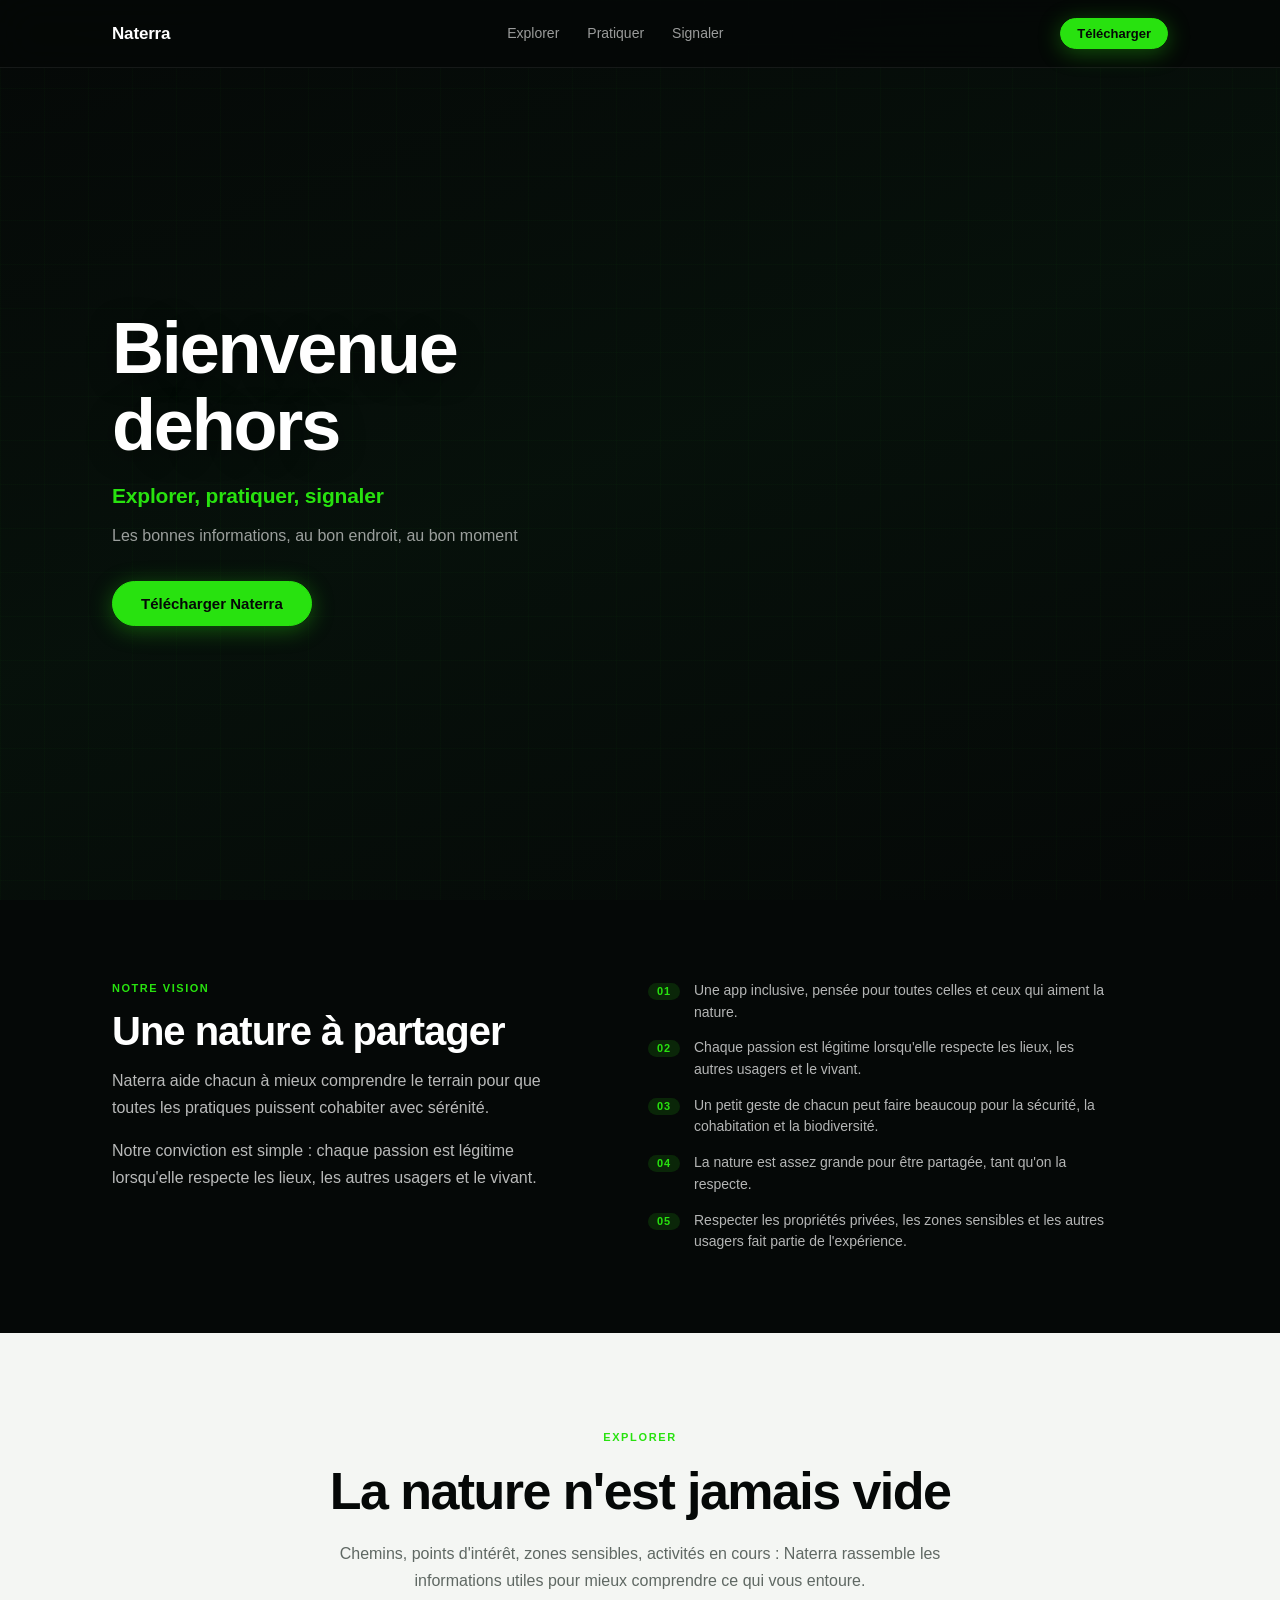
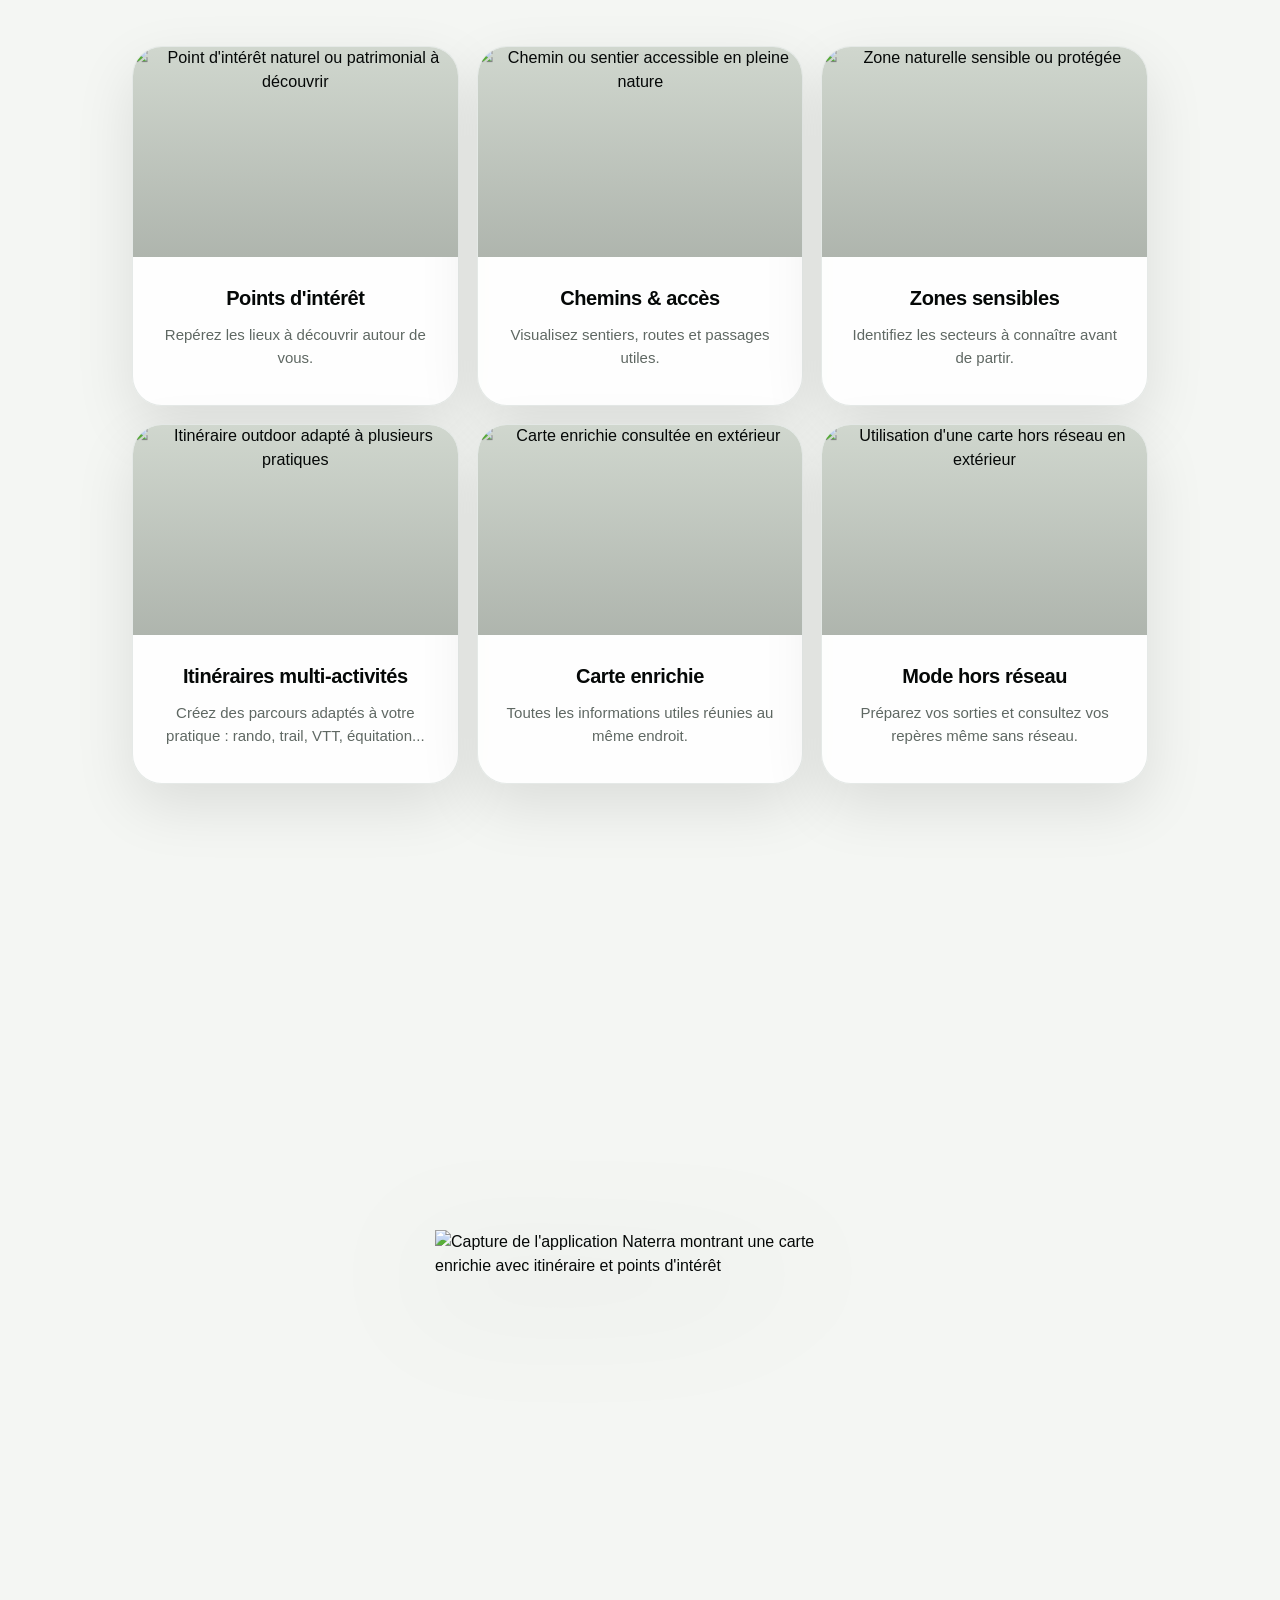
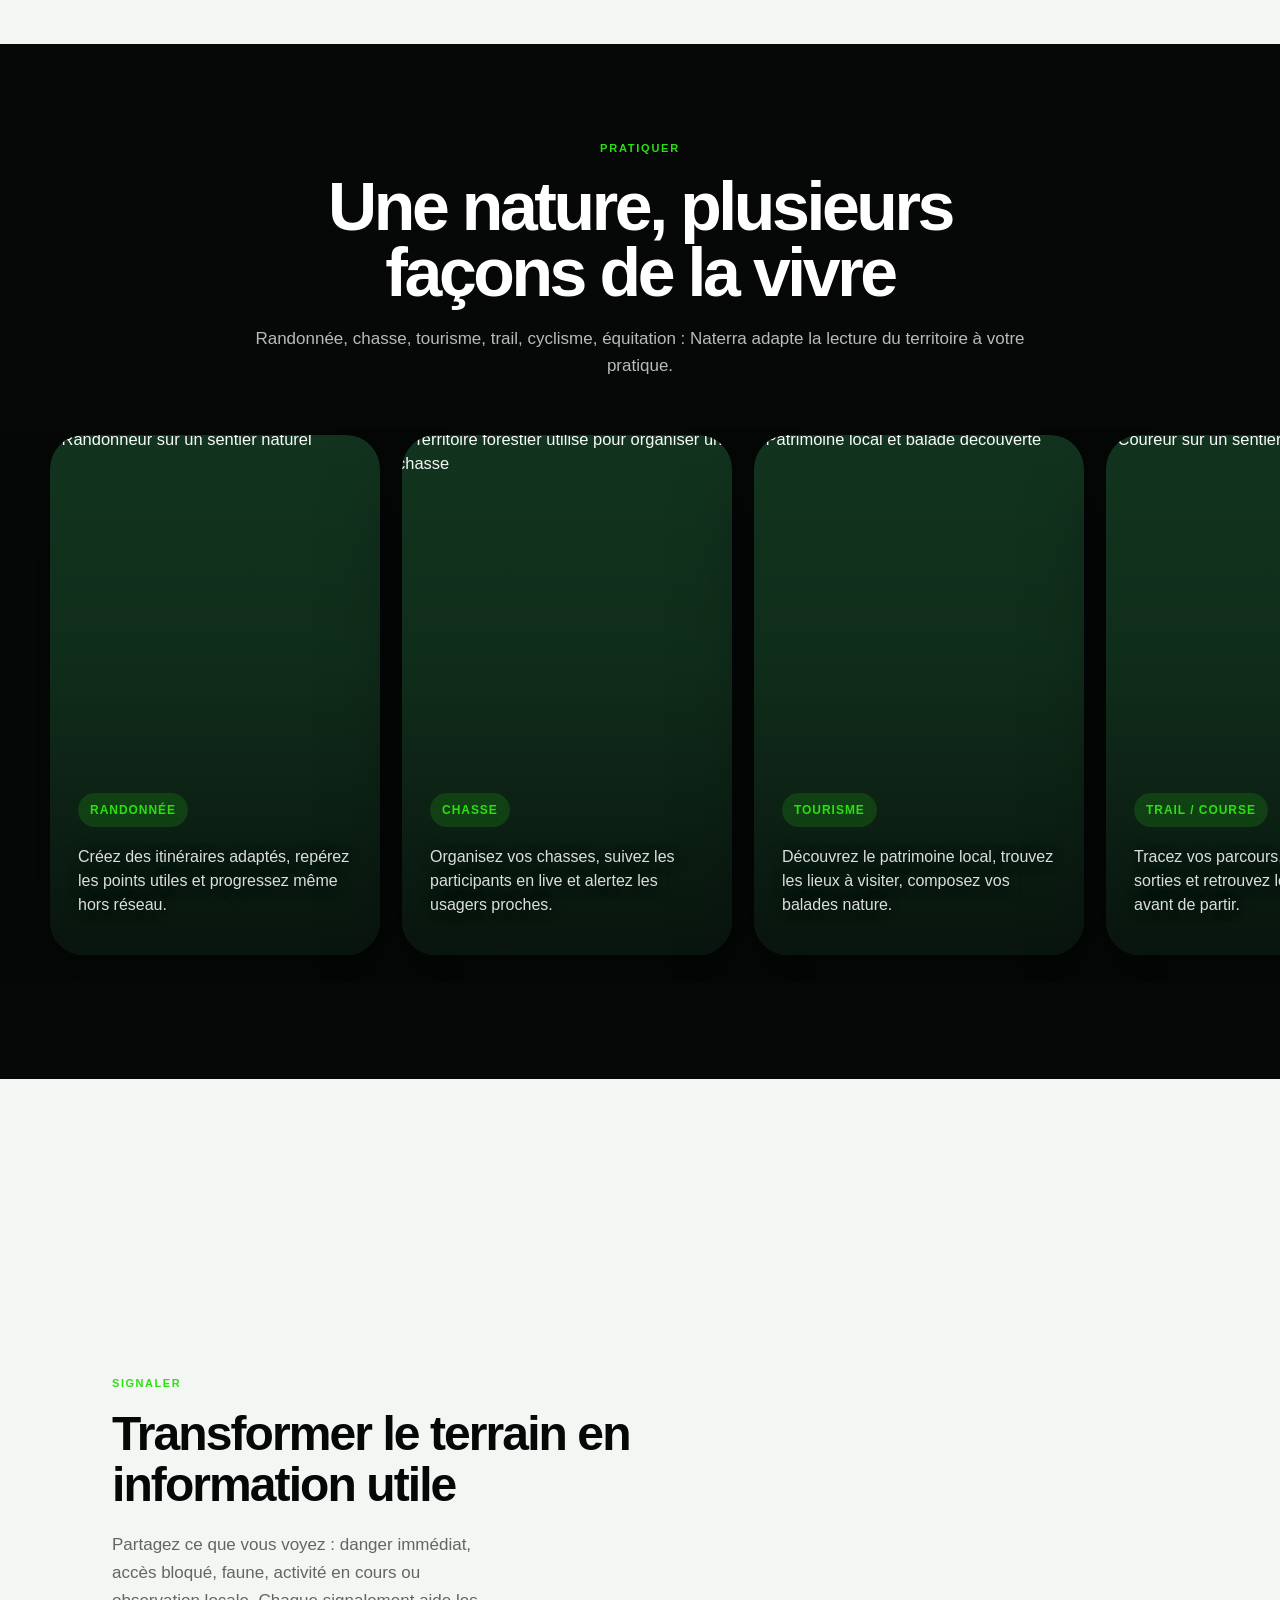
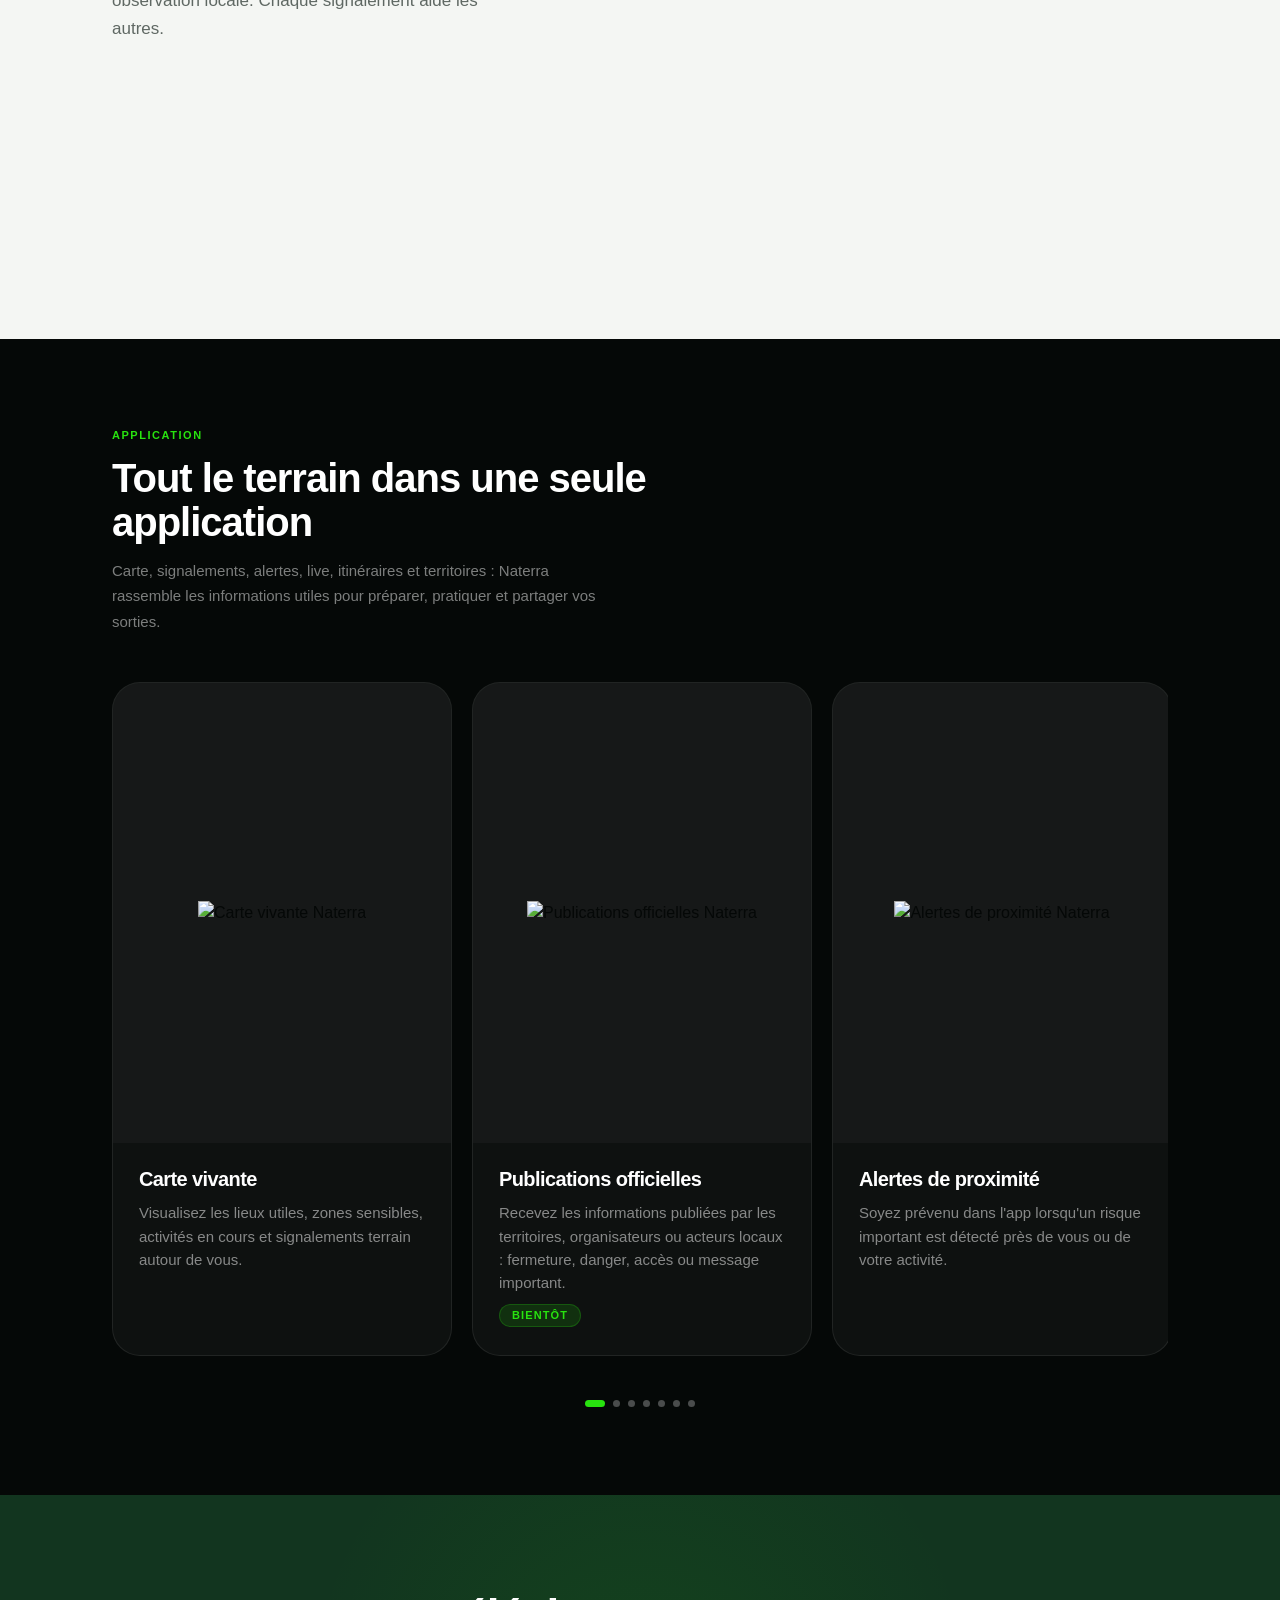
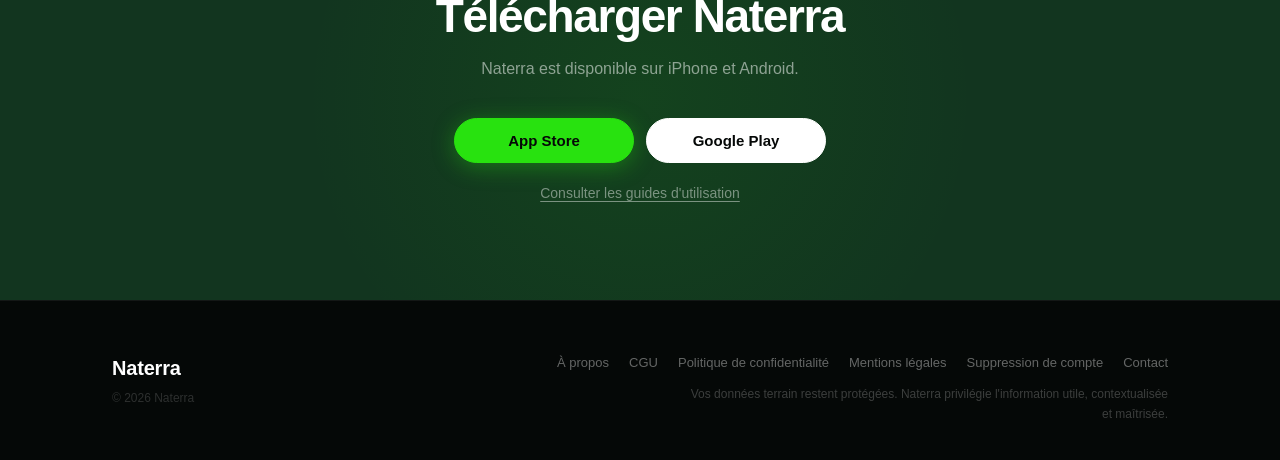
==== commit 7b4b19e2: "fix: a propos page" ====
--- a/index.html
+++ b/index.html
@@ -450,6 +450,7 @@
     </div>
     <div class="nt-footer__right">
       <nav class="nt-footer__nav">
+        <a href="./a-propos.html" class="nt-footer__link">À propos</a>
         <a href="./cgu.html" class="nt-footer__link">CGU</a>
         <a href="./politique-confidentialite.html" class="nt-footer__link">Politique de confidentialité</a>
         <a href="./mentions-legales.html" class="nt-footer__link">Mentions légales</a>
--- a/styles.css
+++ b/styles.css
@@ -1537,6 +1537,25 @@
 }
 
 /* ================================================================
+   PAGE À PROPOS
+   ================================================================ */
+.nt-about__h2 {
+  font-size: clamp(18px, 2.5vw, 24px);
+  font-weight: 700;
+  color: rgba(255,255,255,0.88);
+  letter-spacing: -0.02em;
+  line-height: 1.2;
+  margin: 40px 0 20px;
+}
+.nt-legal-panel > .nt-about__h2:first-child { margin-top: 0; }
+.nt-about__p {
+  font-size: 16px;
+  color: rgba(255,255,255,0.62);
+  line-height: 1.7;
+  margin: 0 0 18px;
+}
+
+/* ================================================================
    SECTION NOTRE VISION — Une nature à partager
    ================================================================ */
 #vision { padding: 80px 0; }
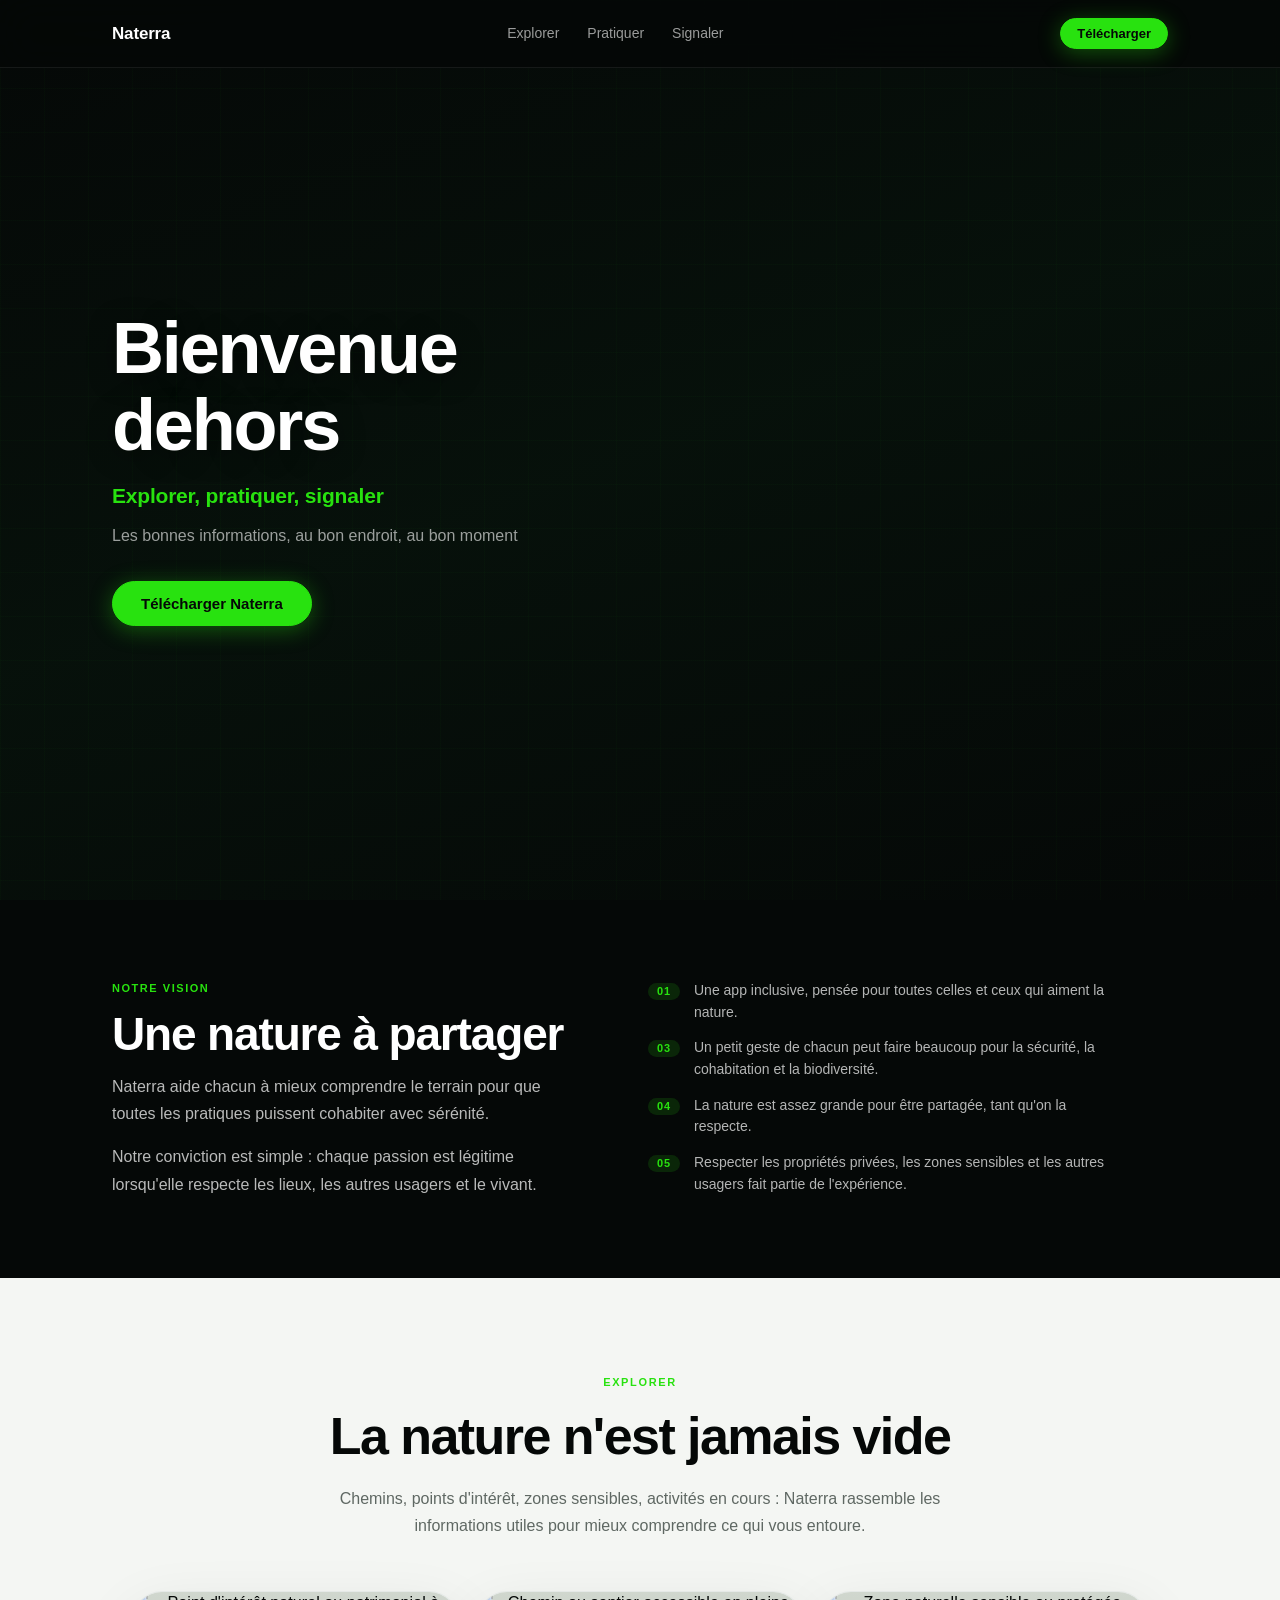
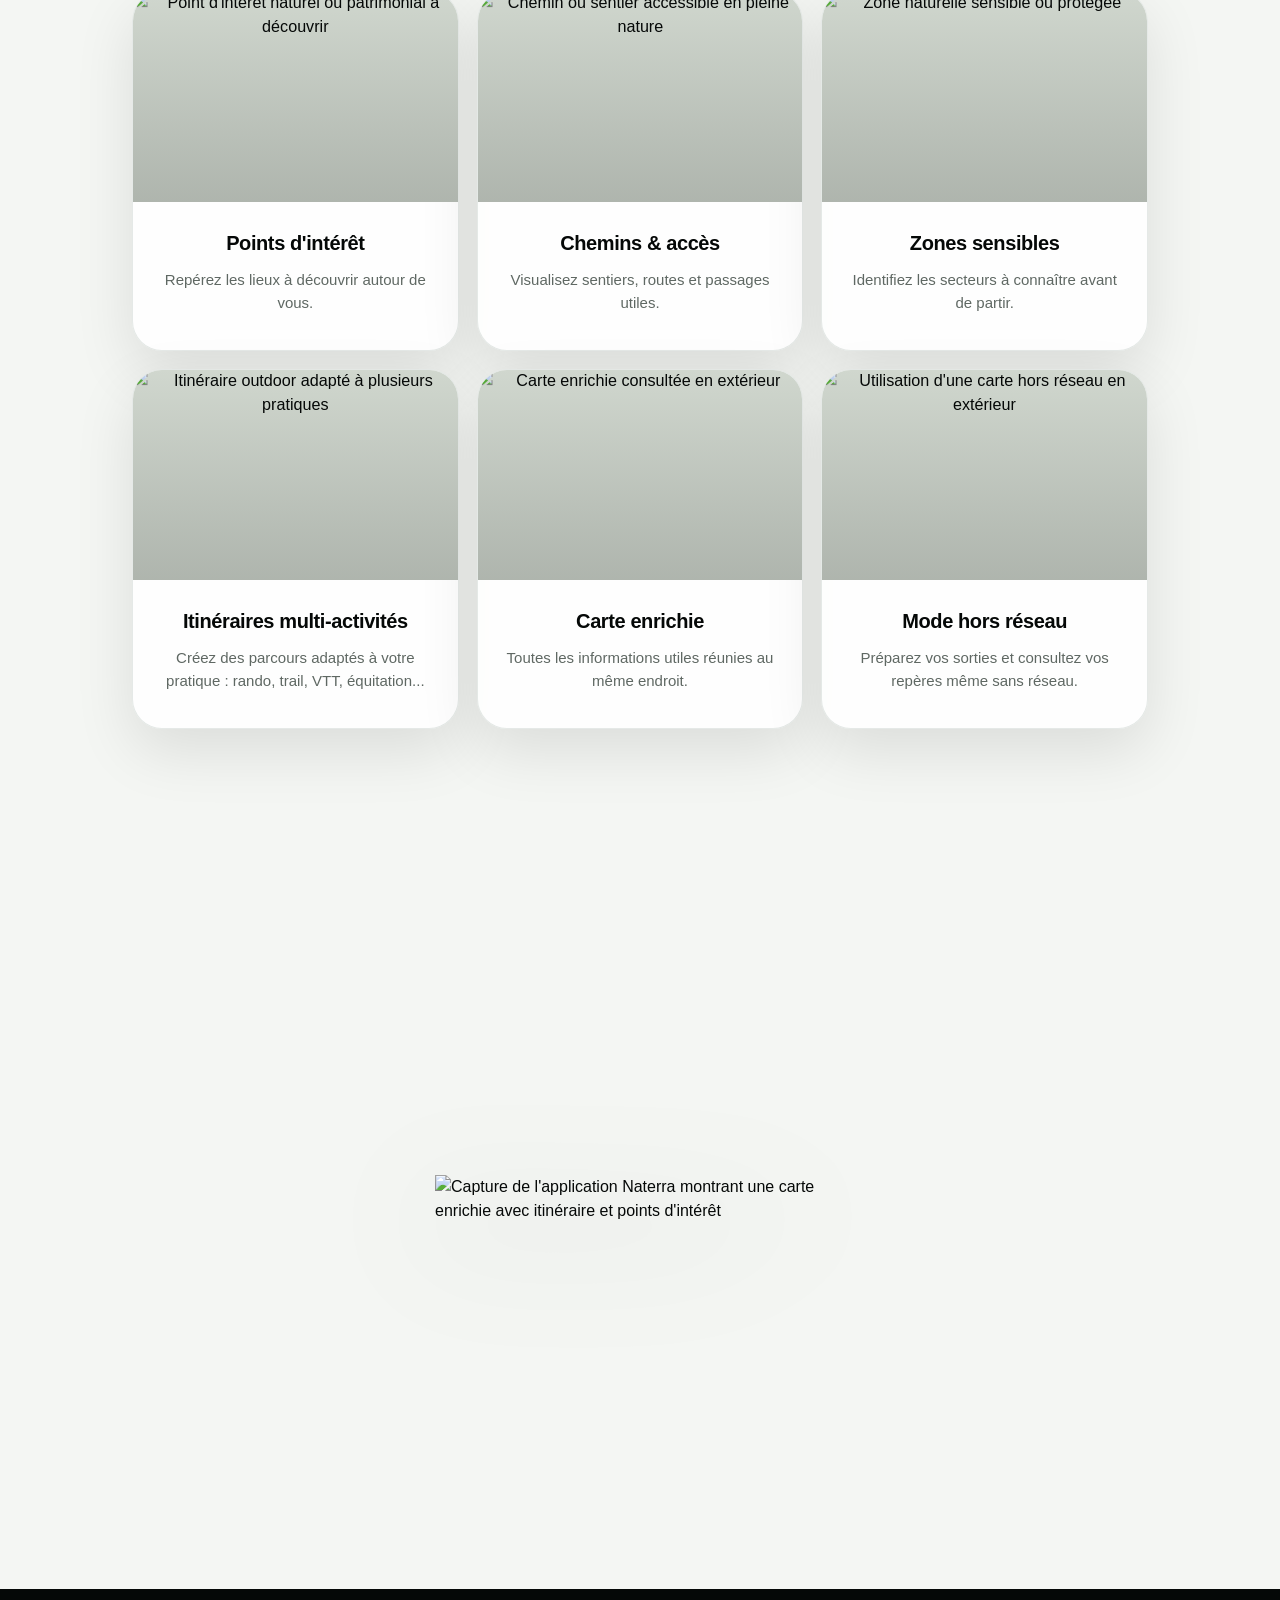
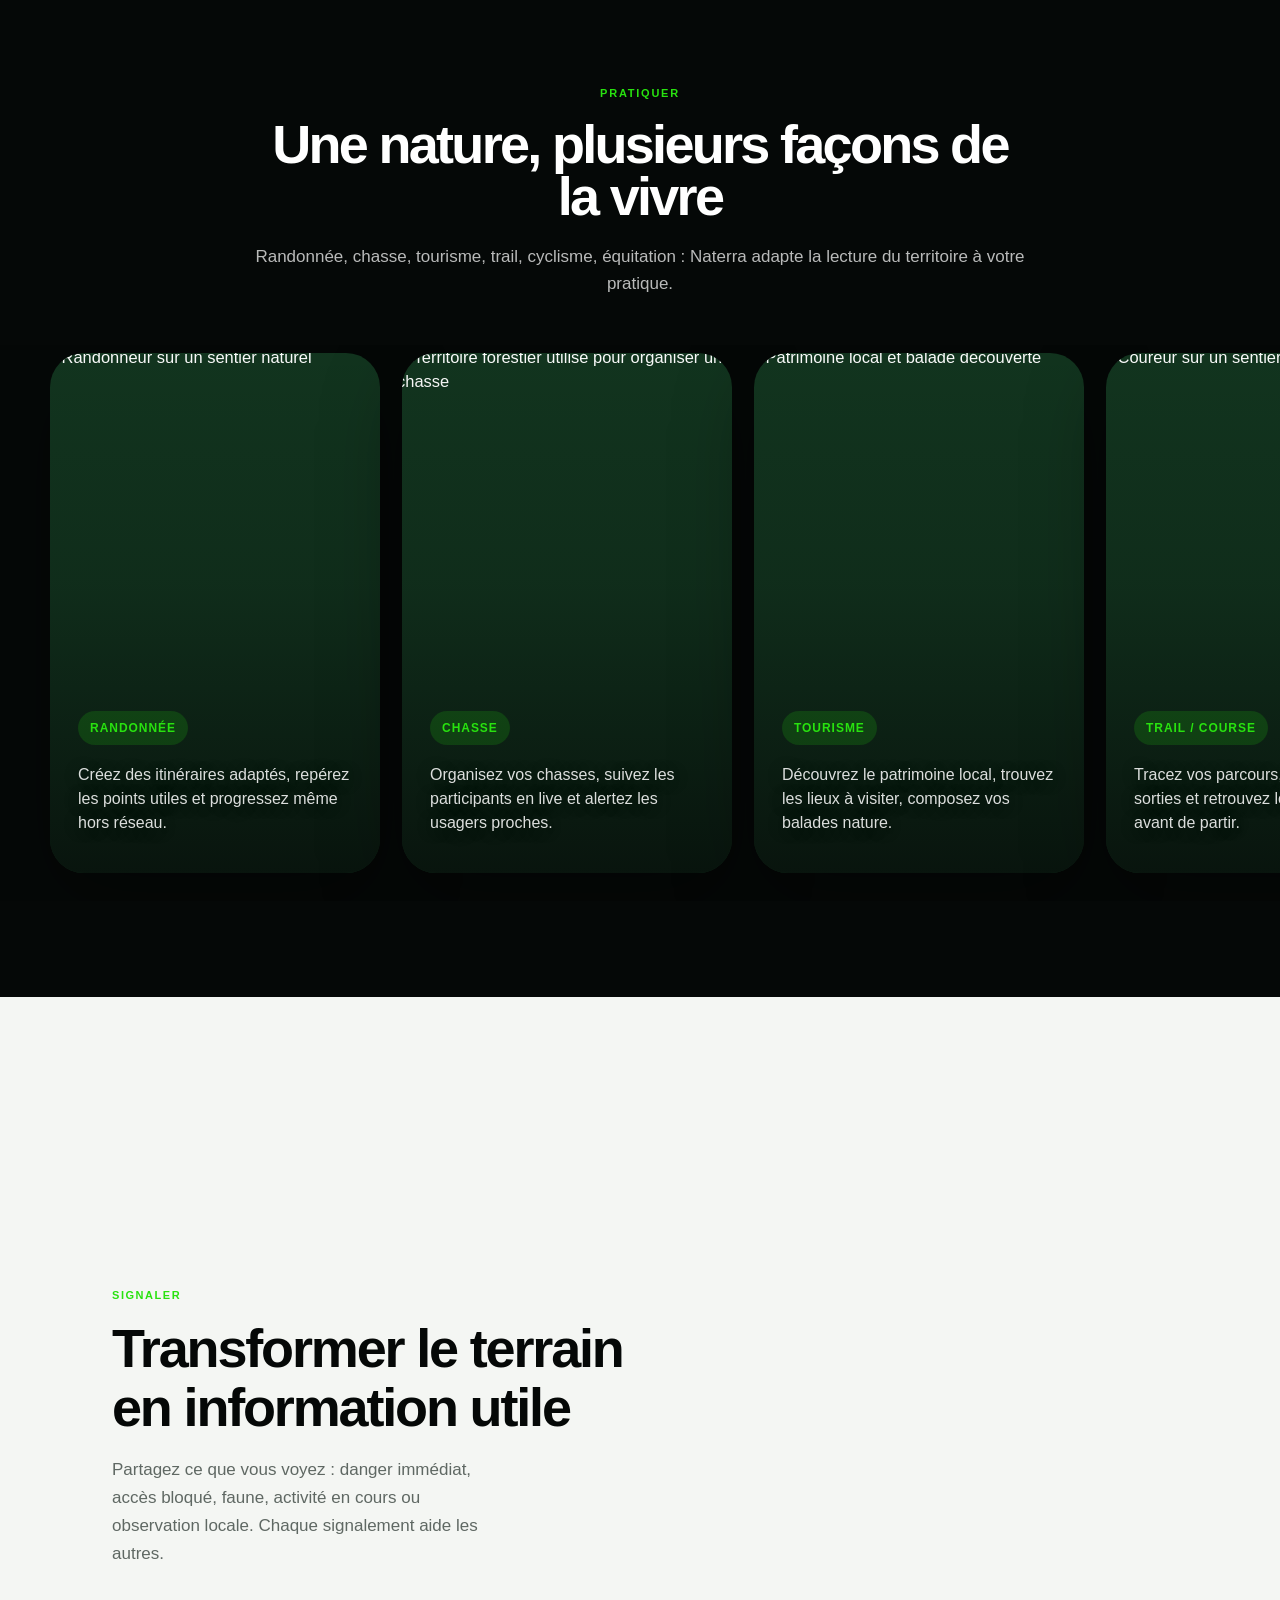
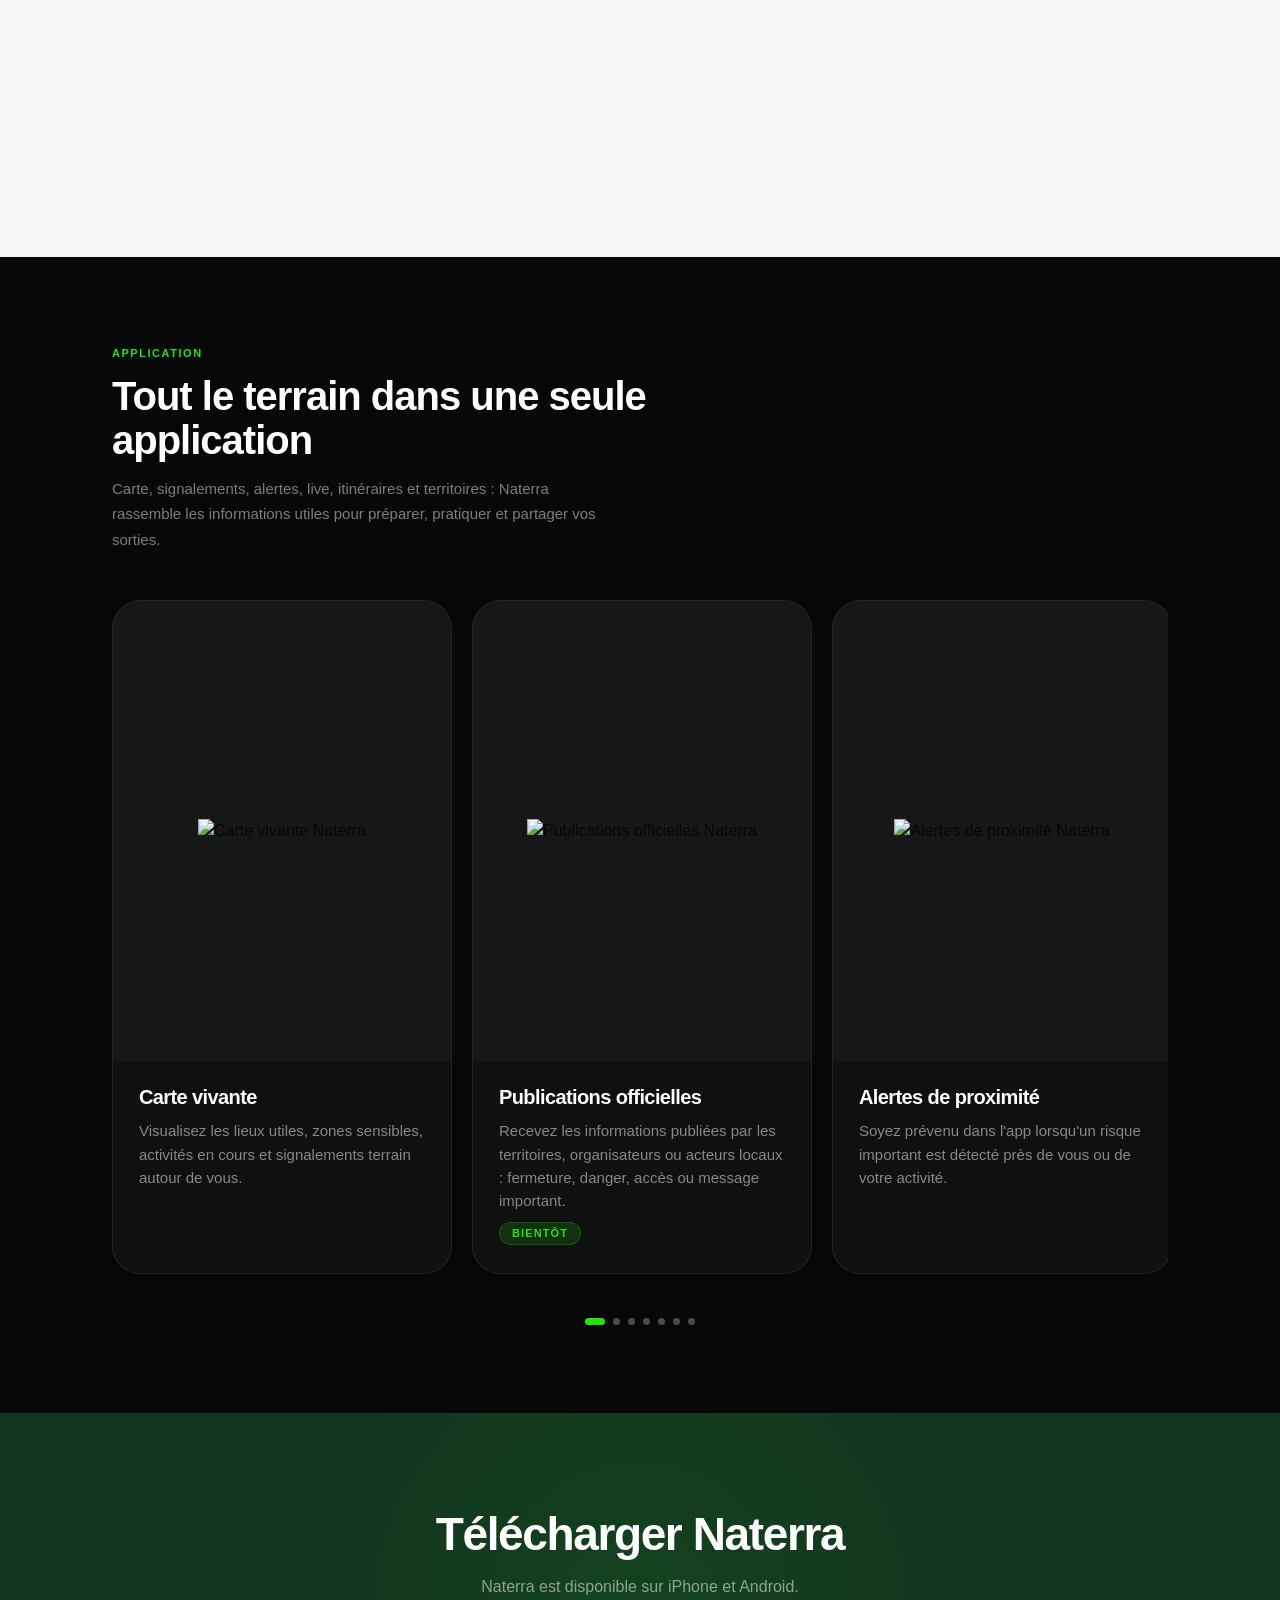
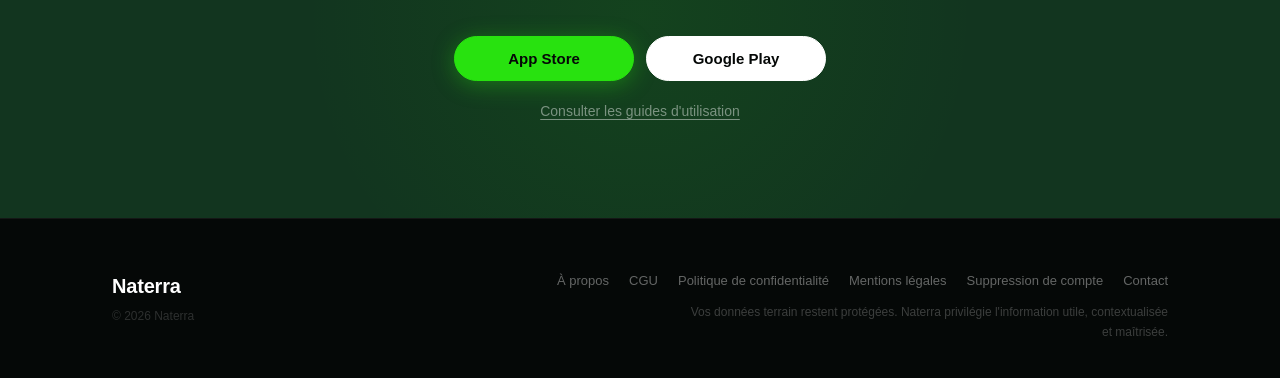
==== commit e6bf762c: "correct values section" ====
--- a/index.html
+++ b/index.html
@@ -75,10 +75,6 @@
           <p class="nt-val__text">Une app inclusive, pensée pour toutes celles et ceux qui aiment la nature.</p>
         </div>
         <div class="nt-val">
-          <span class="nt-val__num">02</span>
-          <p class="nt-val__text">Chaque passion est légitime lorsqu'elle respecte les lieux, les autres usagers et le vivant.</p>
-        </div>
-        <div class="nt-val">
           <span class="nt-val__num">03</span>
           <p class="nt-val__text">Un petit geste de chacun peut faire beaucoup pour la sécurité, la cohabitation et la biodiversité.</p>
         </div>
--- a/styles.css
+++ b/styles.css
@@ -795,7 +795,7 @@
 
 .nt-practice__title {
   margin: 0 0 20px;
-  font-size: clamp(36px, 6vw, 68px);
+  font-size: clamp(32px, 5vw, 54px);
   line-height: 0.96;
   letter-spacing: -0.05em;
   color: #ffffff;
@@ -923,7 +923,7 @@
 .nt-reports__title {
   margin: 16px 0 20px;
   color: #050807;
-  font-size: clamp(28px, 4.5vw, 48px);
+  font-size: clamp(30px, 4.8vw, 54px);
   font-weight: 900;
   letter-spacing: -0.04em;
   line-height: 1.08;
@@ -1559,6 +1559,7 @@
    SECTION NOTRE VISION — Une nature à partager
    ================================================================ */
 #vision { padding: 80px 0; }
+#vision .nt-section__title { font-size: clamp(28px, 4.2vw, 46px); }
 .nt-values__inner {
   display: grid;
   grid-template-columns: 1fr 1fr;
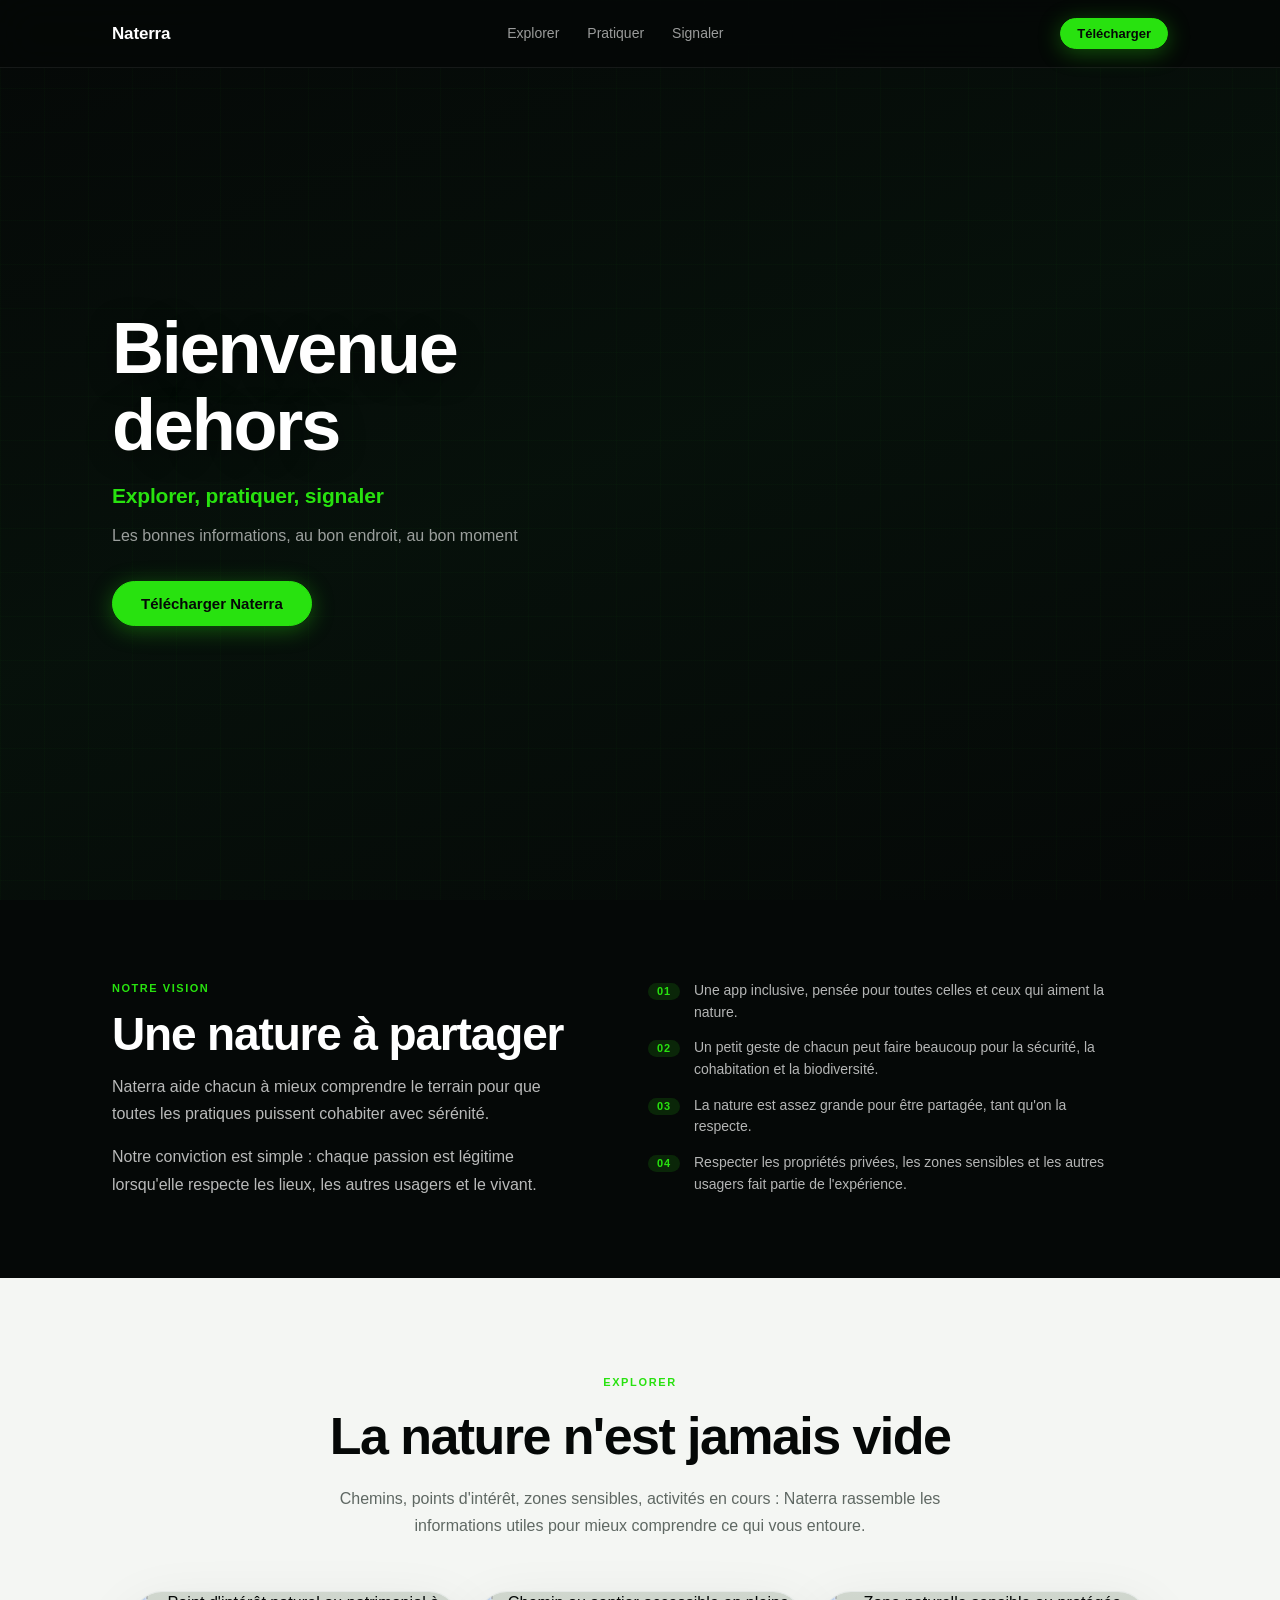
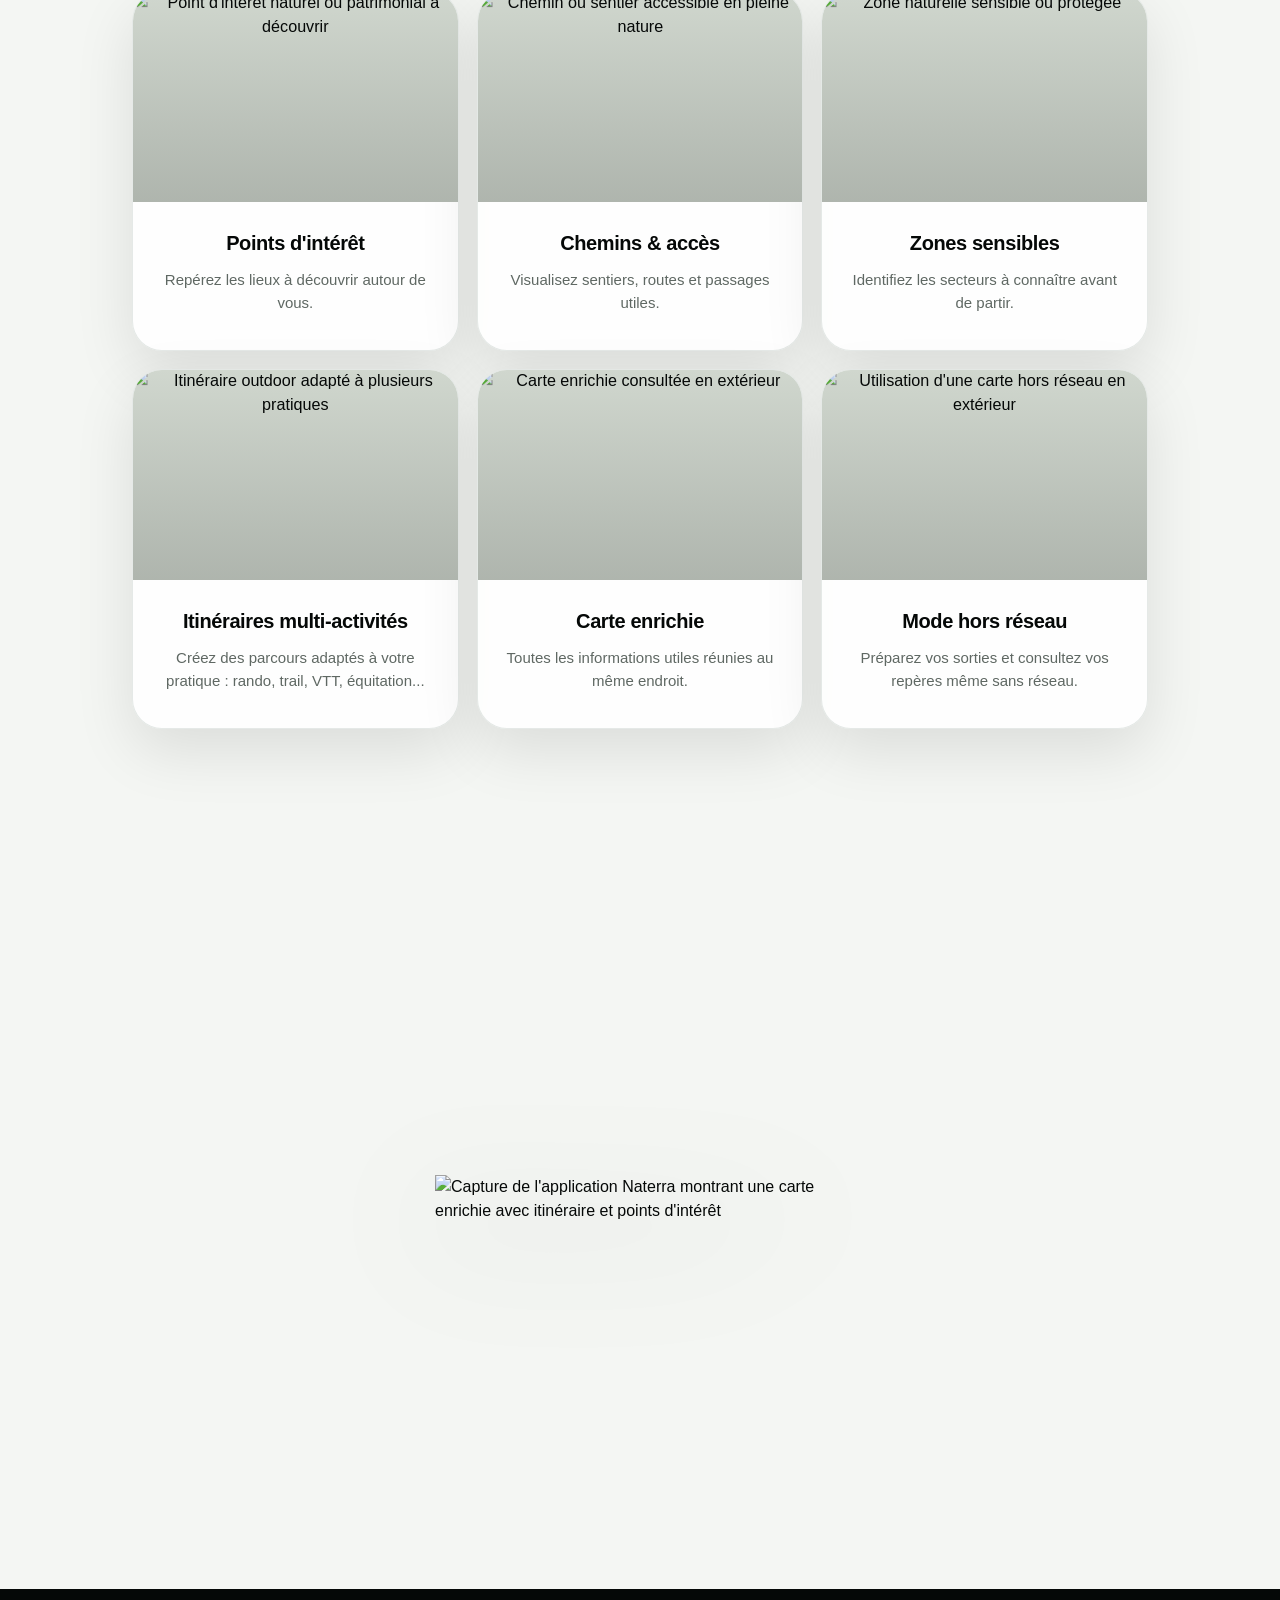
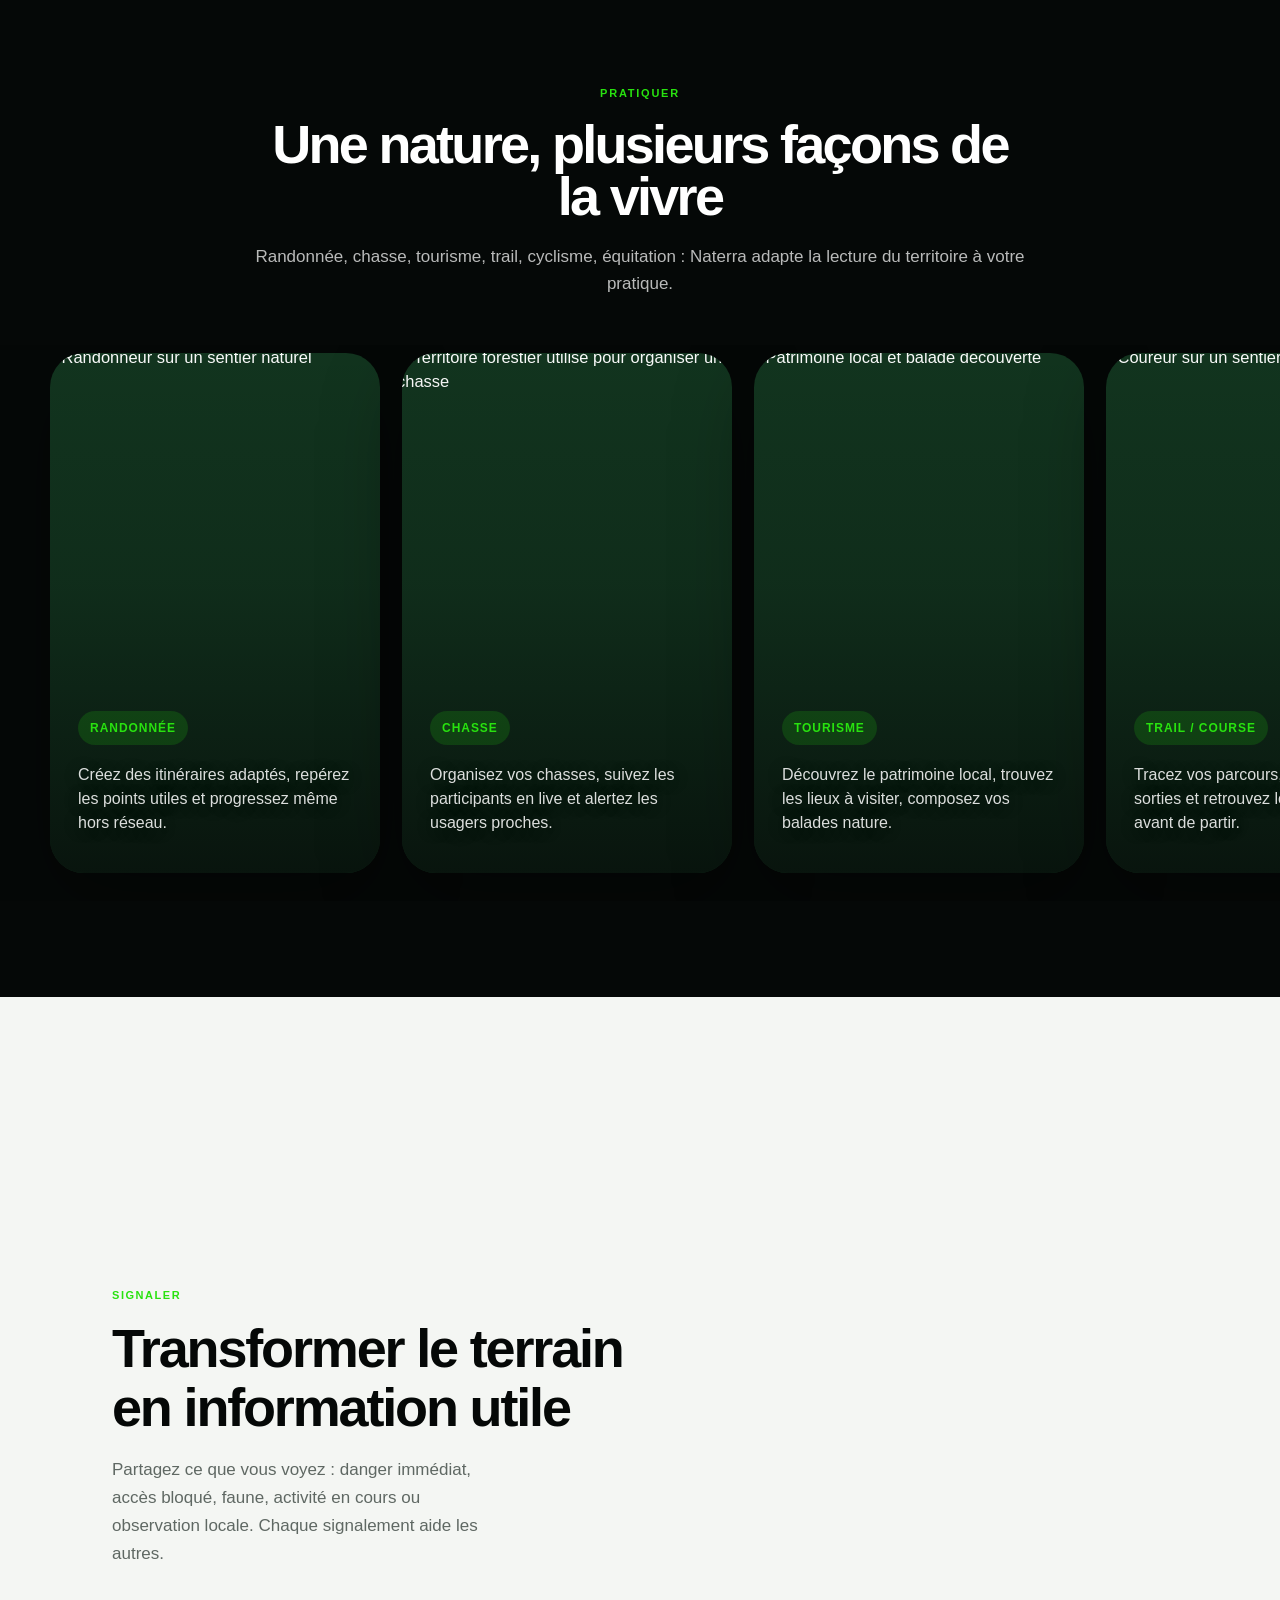
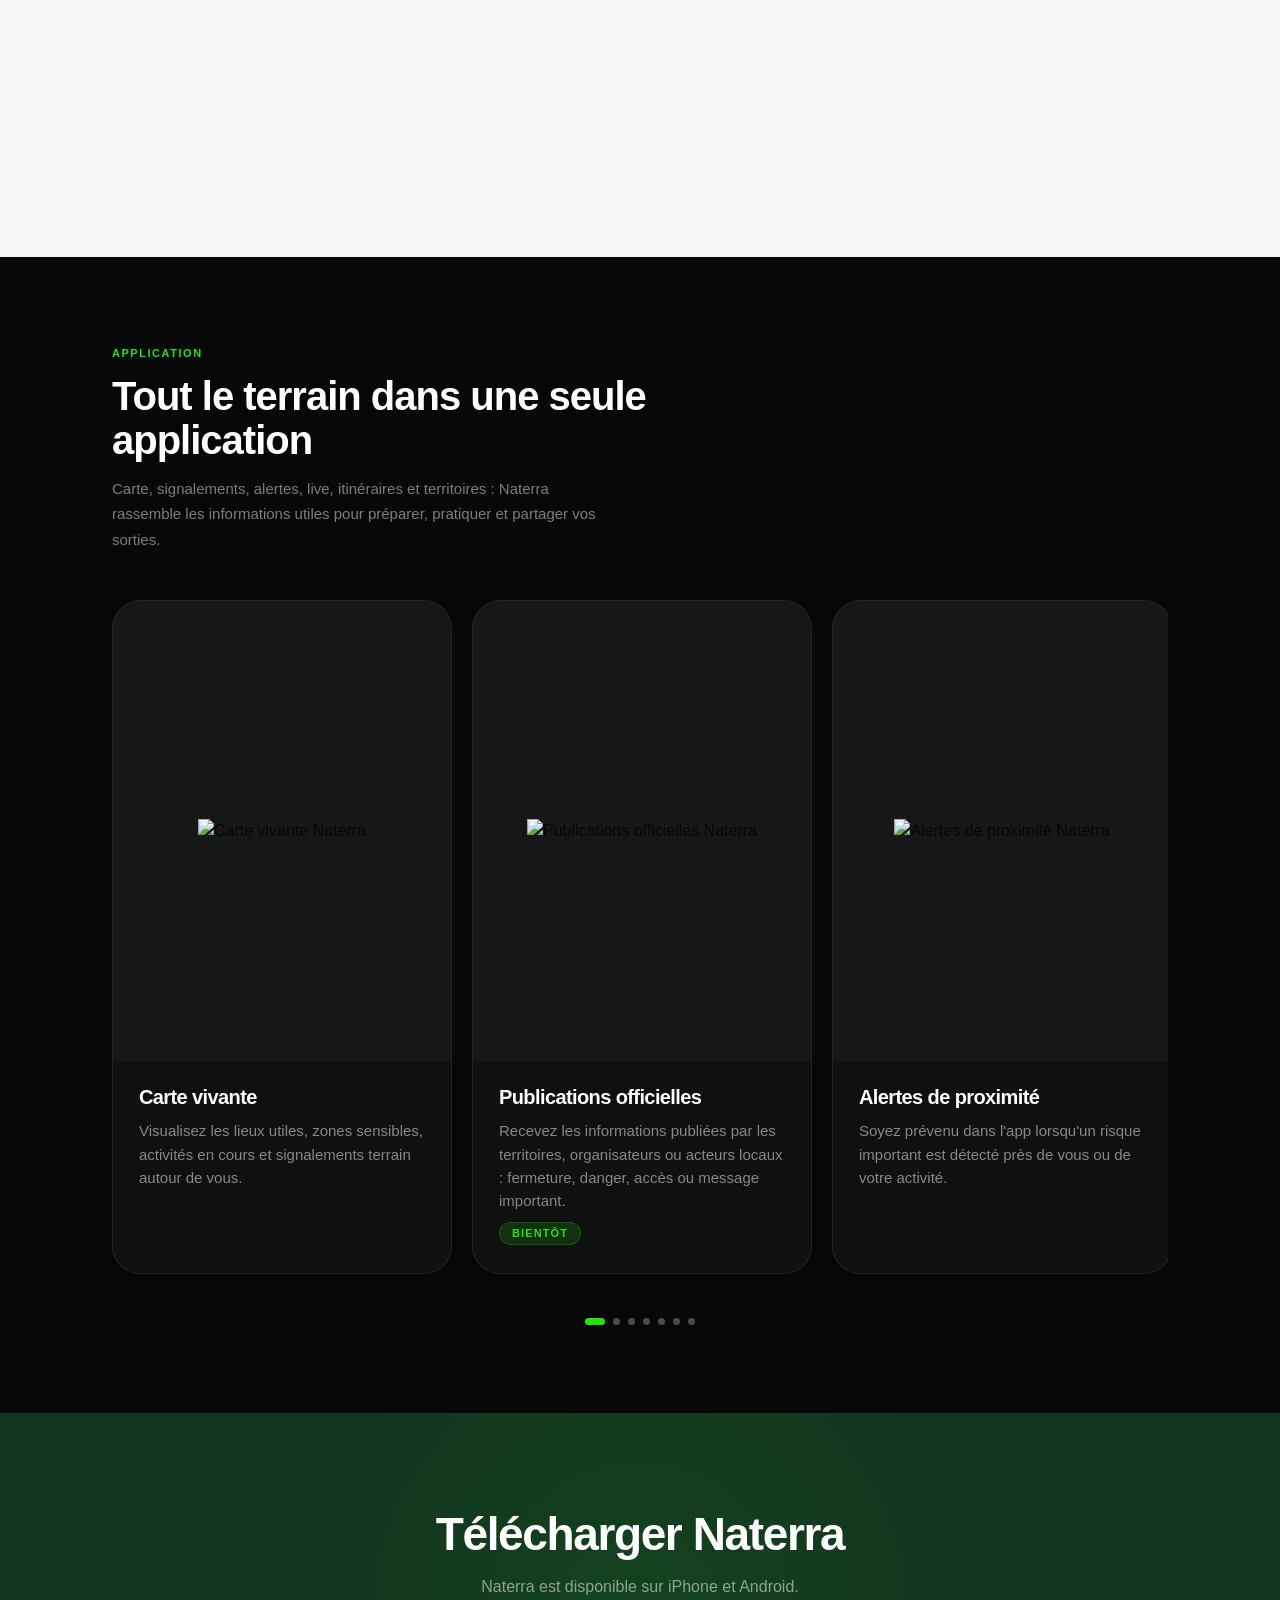
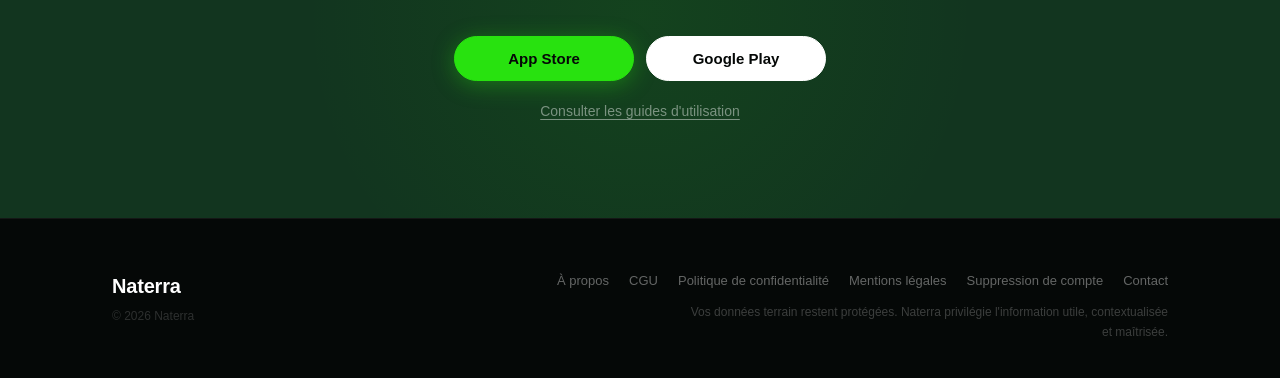
==== commit ccd8fdd8: "correct values section" ====
--- a/index.html
+++ b/index.html
@@ -75,15 +75,15 @@
           <p class="nt-val__text">Une app inclusive, pensée pour toutes celles et ceux qui aiment la nature.</p>
         </div>
         <div class="nt-val">
+          <span class="nt-val__num">02</span>
+          <p class="nt-val__text">Un petit geste de chacun peut faire beaucoup pour la sécurité, la cohabitation et la biodiversité.</p>
+        </div>
+        <div class="nt-val">
           <span class="nt-val__num">03</span>
-          <p class="nt-val__text">Un petit geste de chacun peut faire beaucoup pour la sécurité, la cohabitation et la biodiversité.</p>
+          <p class="nt-val__text">La nature est assez grande pour être partagée, tant qu'on la respecte.</p>
         </div>
         <div class="nt-val">
           <span class="nt-val__num">04</span>
-          <p class="nt-val__text">La nature est assez grande pour être partagée, tant qu'on la respecte.</p>
-        </div>
-        <div class="nt-val">
-          <span class="nt-val__num">05</span>
           <p class="nt-val__text">Respecter les propriétés privées, les zones sensibles et les autres usagers fait partie de l'expérience.</p>
         </div>
       </div>
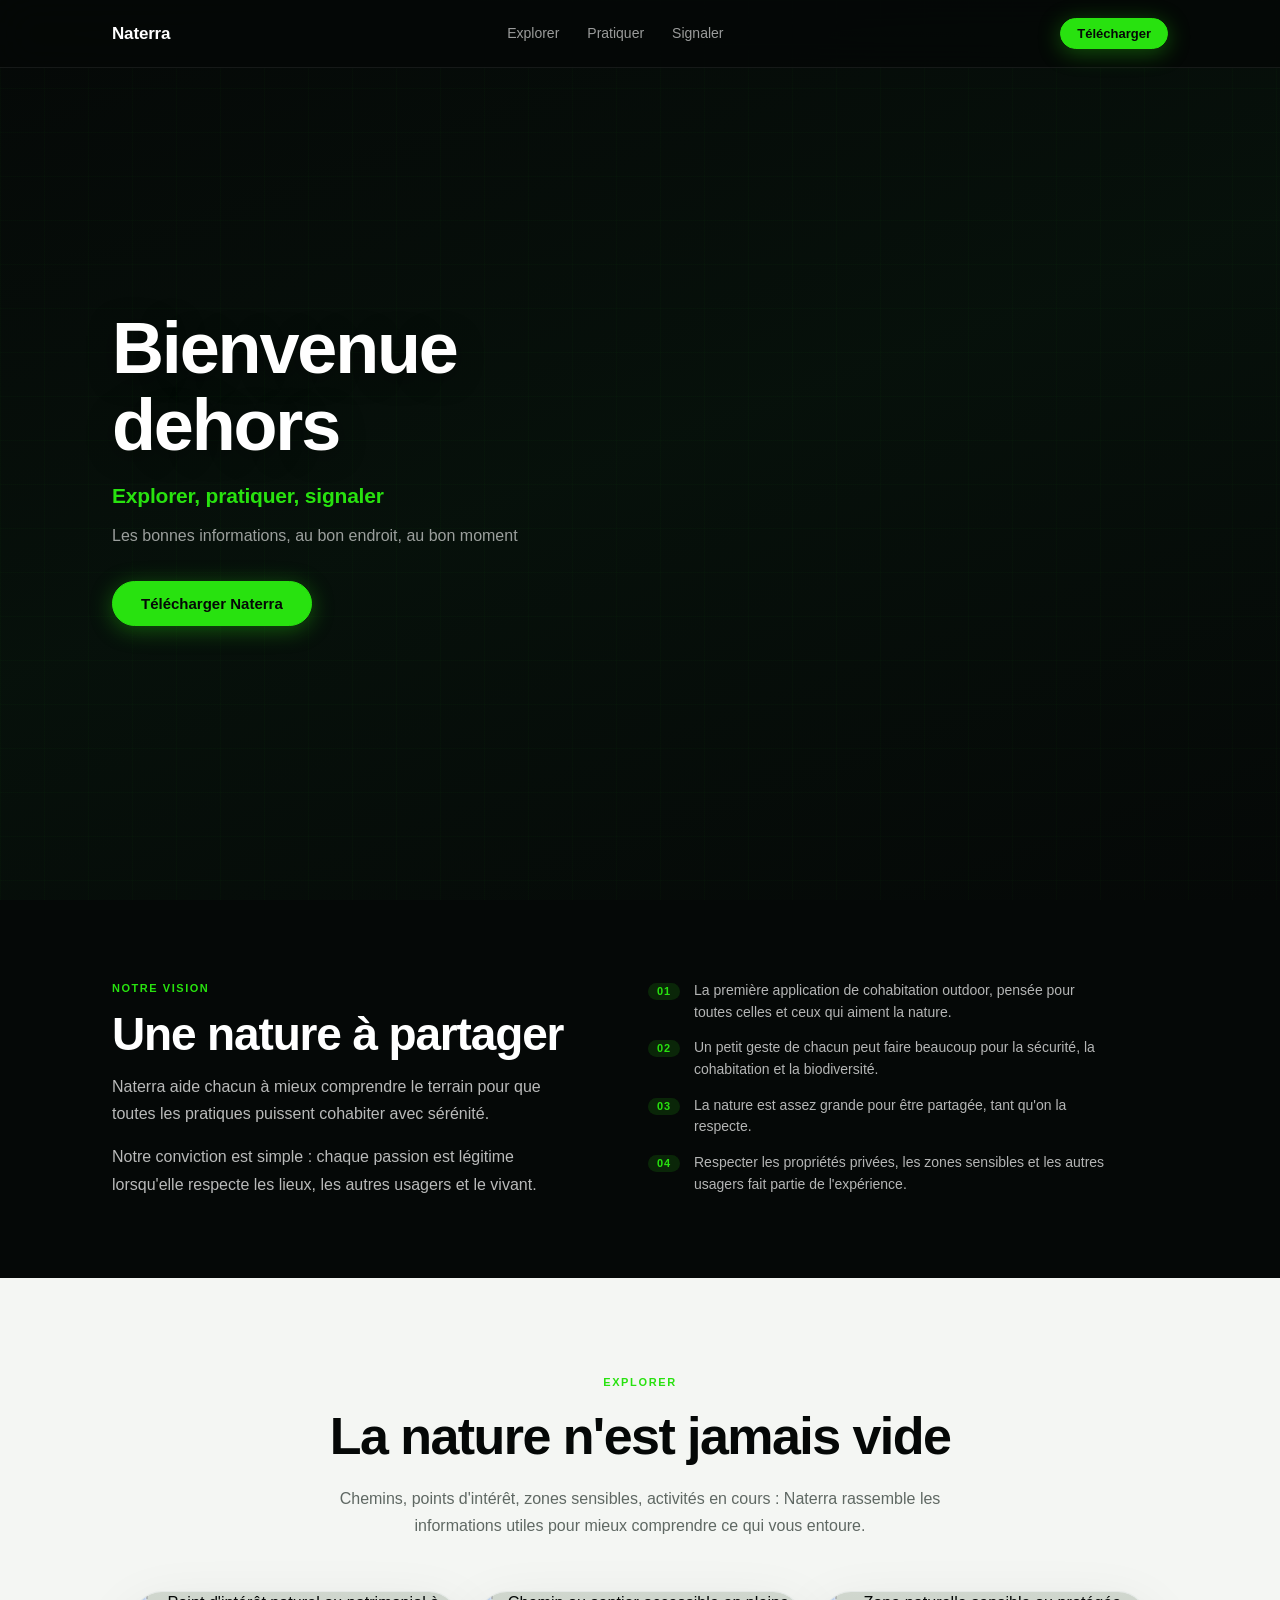
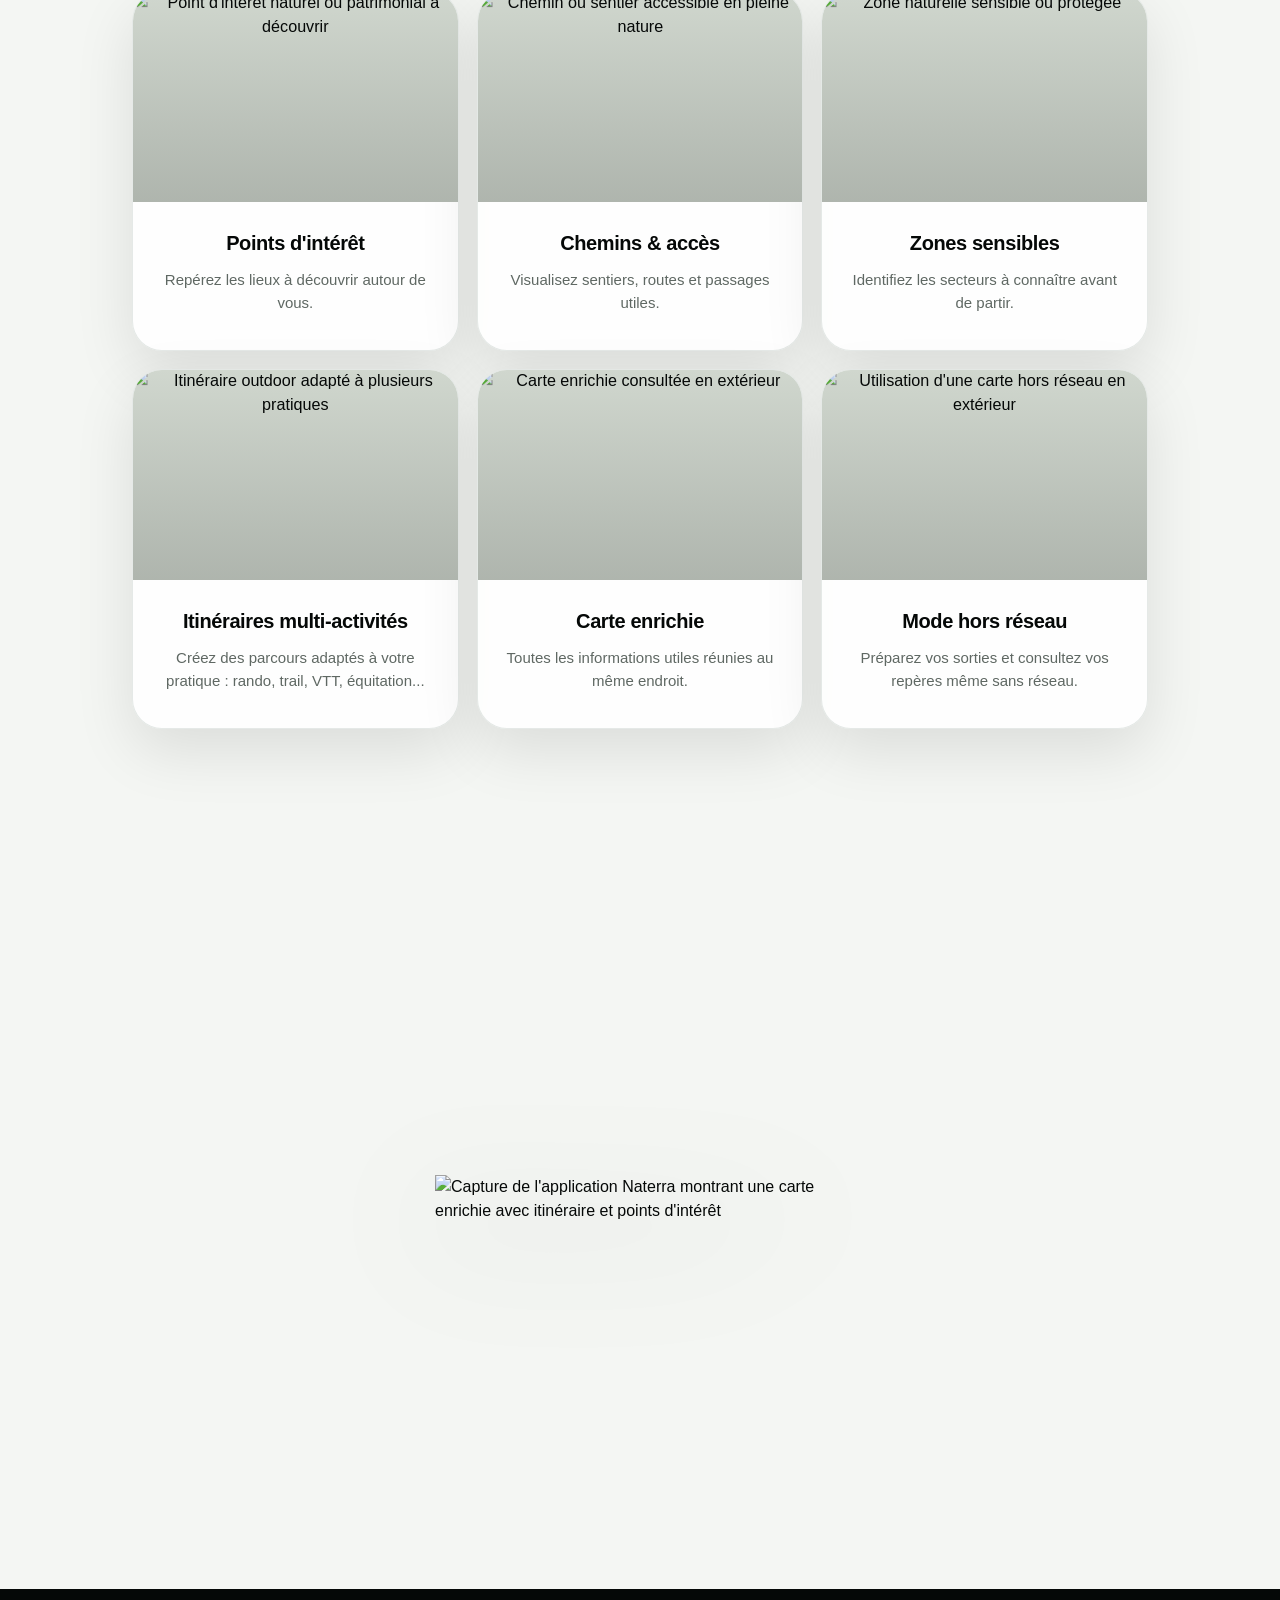
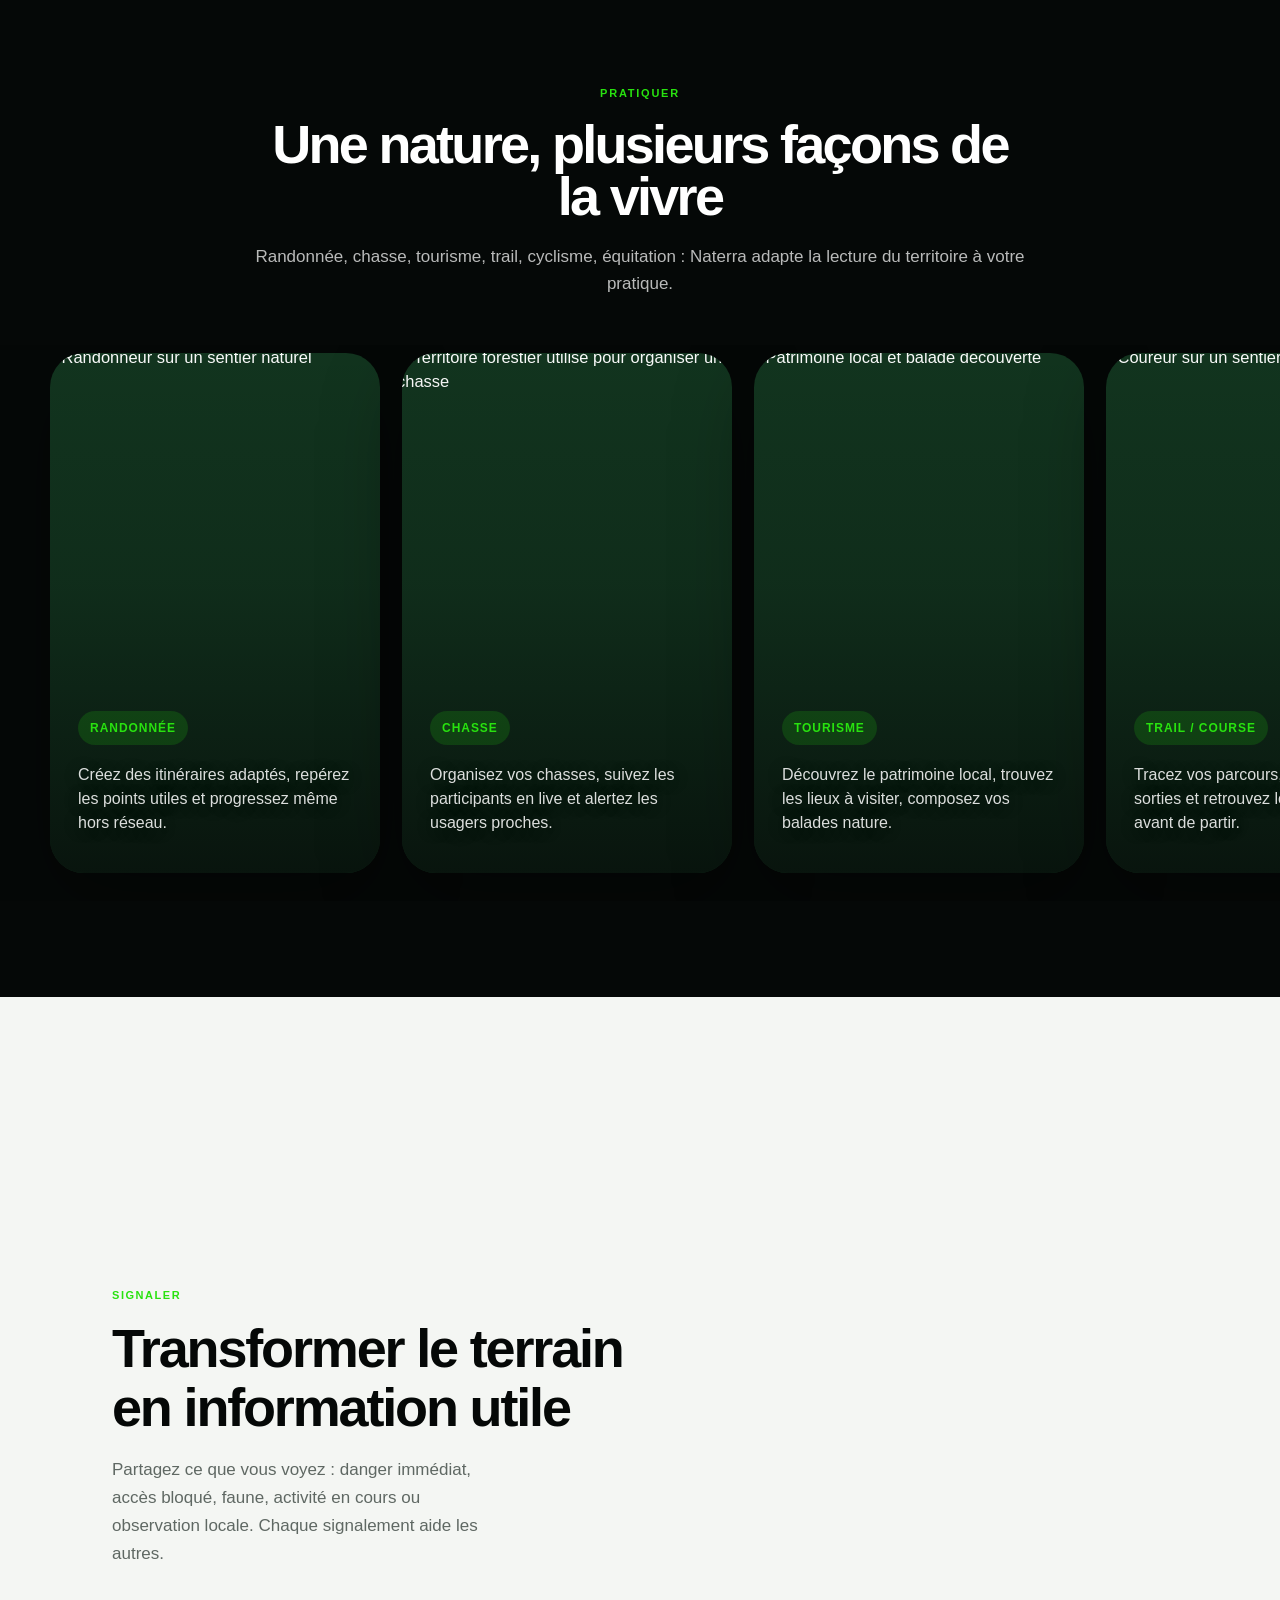
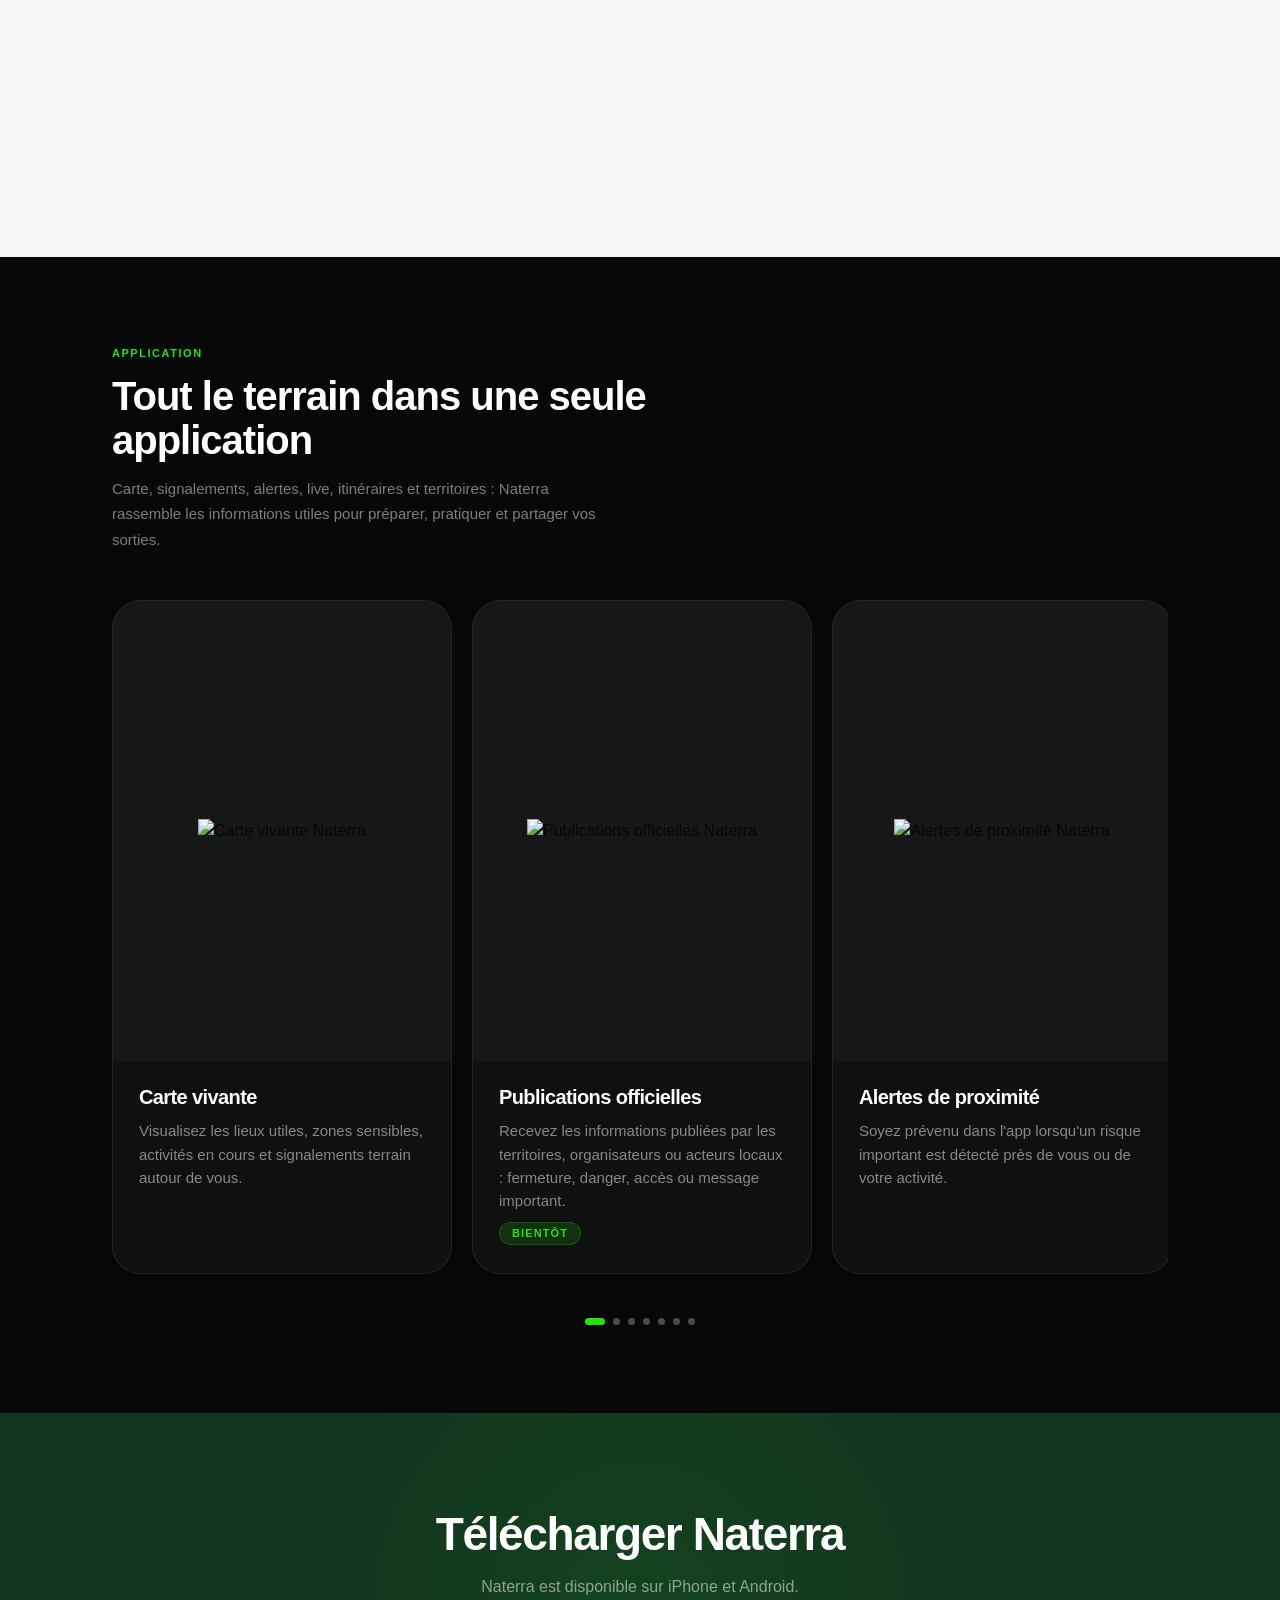
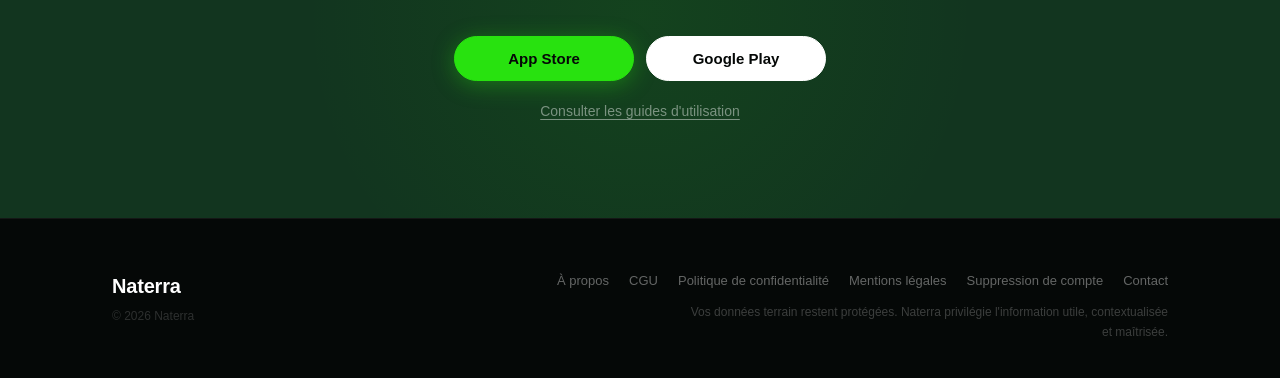
==== commit c5197d3e: "correct values section" ====
--- a/index.html
+++ b/index.html
@@ -72,7 +72,7 @@
       <div class="nt-vision-points">
         <div class="nt-val">
           <span class="nt-val__num">01</span>
-          <p class="nt-val__text">Une app inclusive, pensée pour toutes celles et ceux qui aiment la nature.</p>
+          <p class="nt-val__text">La première application de cohabitation outdoor, pensée pour toutes celles et ceux qui aiment la nature.</p>
         </div>
         <div class="nt-val">
           <span class="nt-val__num">02</span>
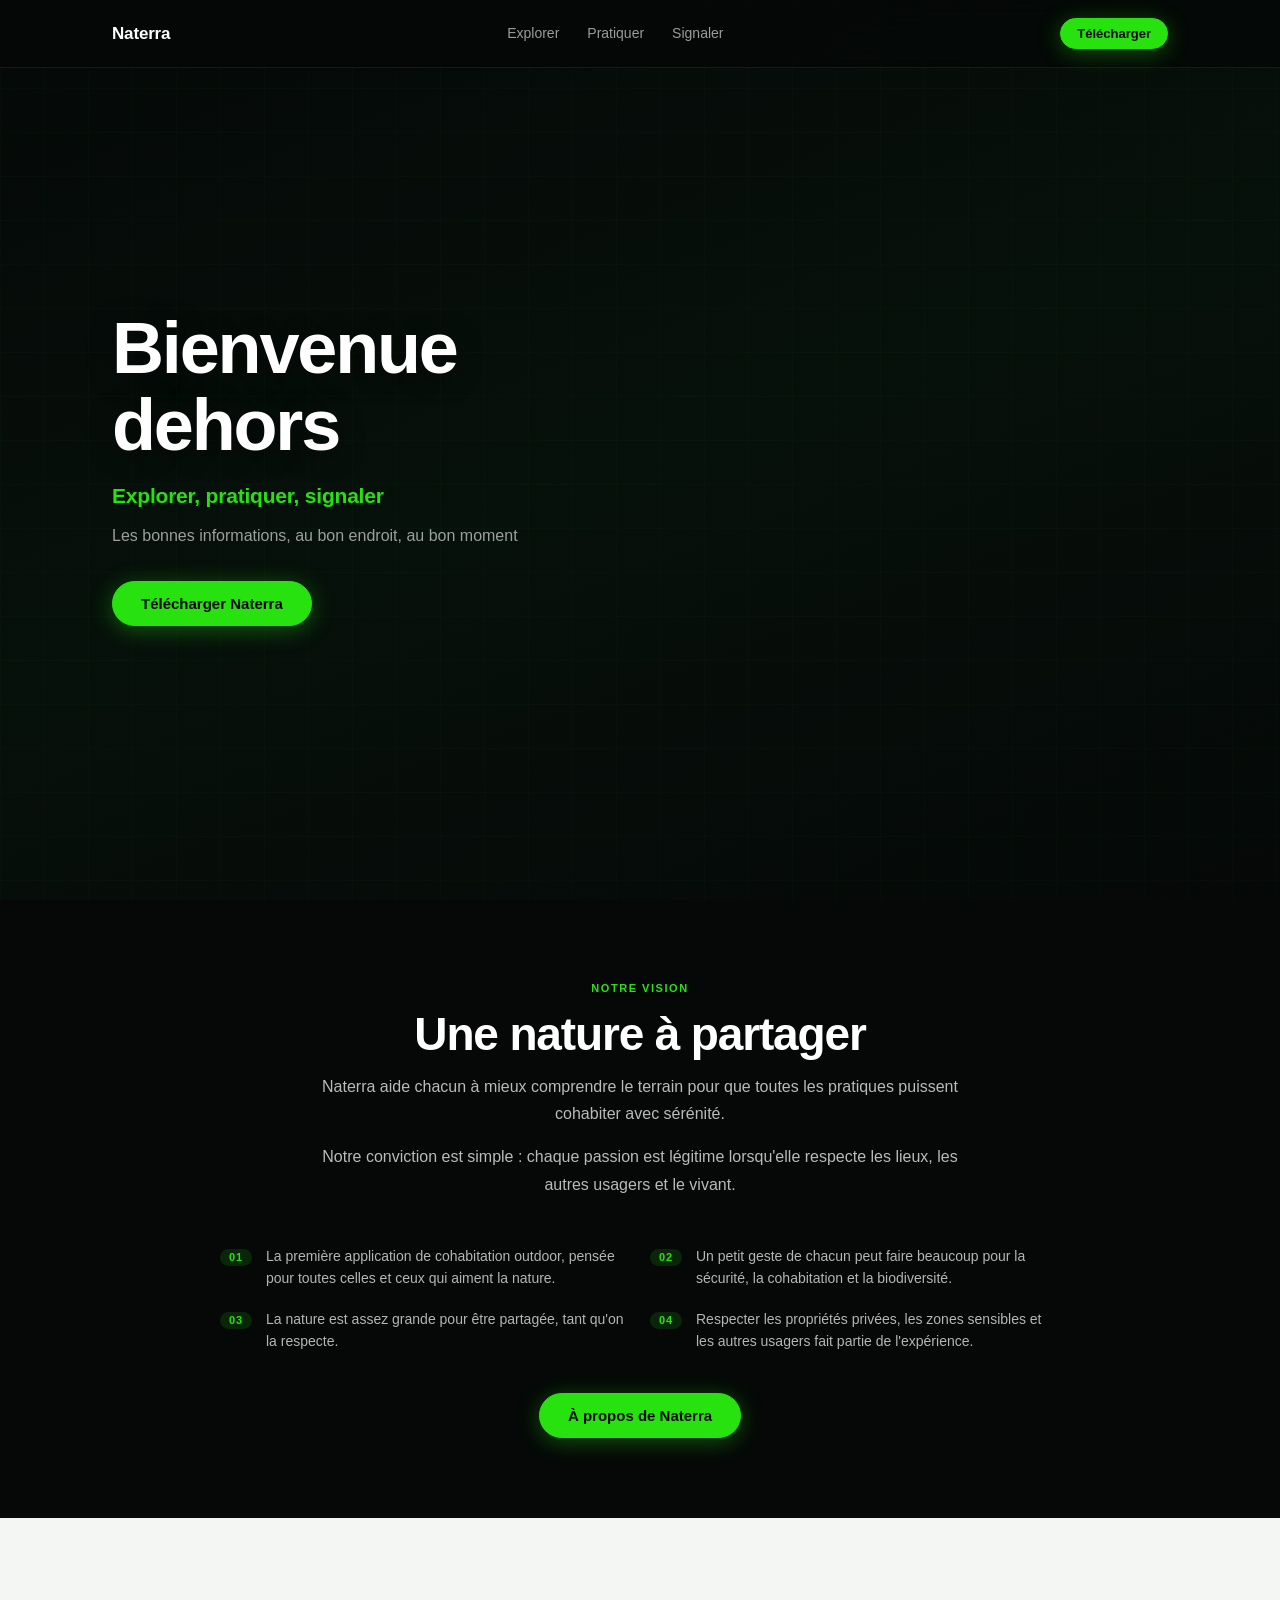
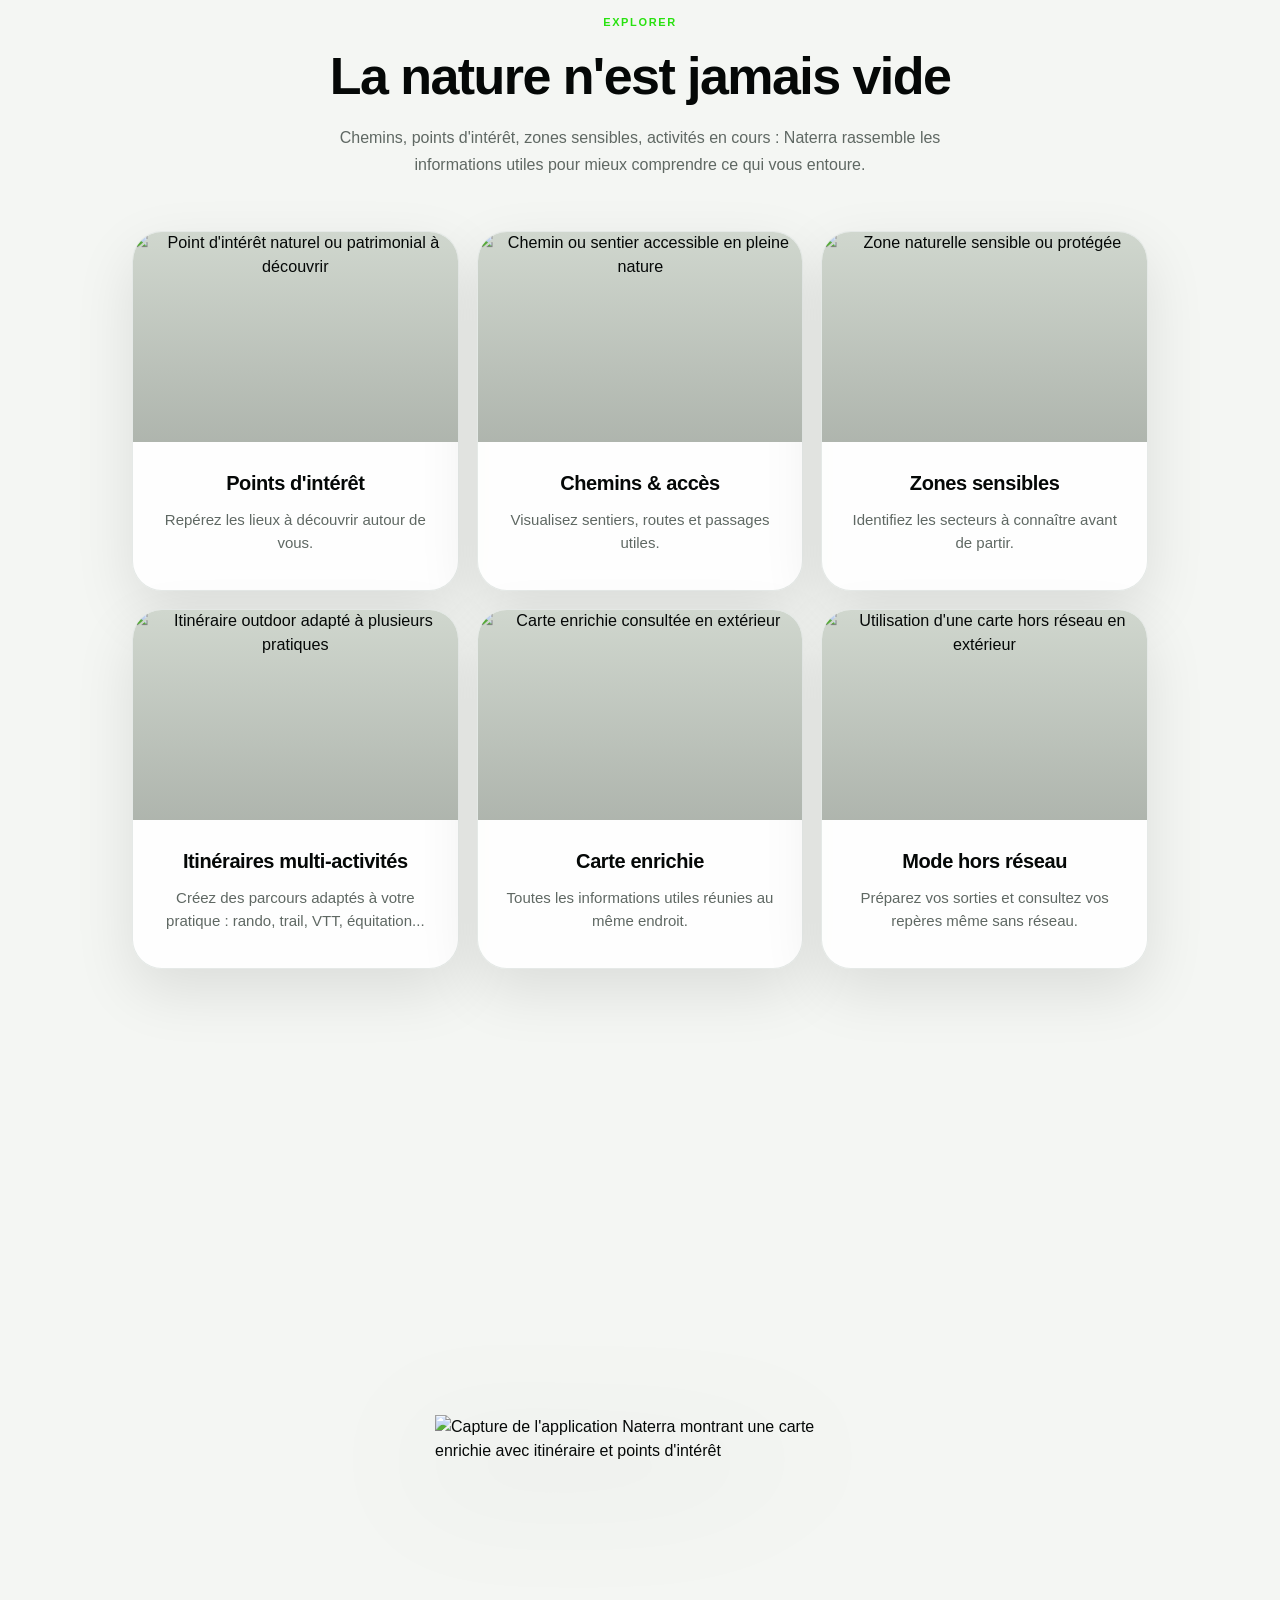
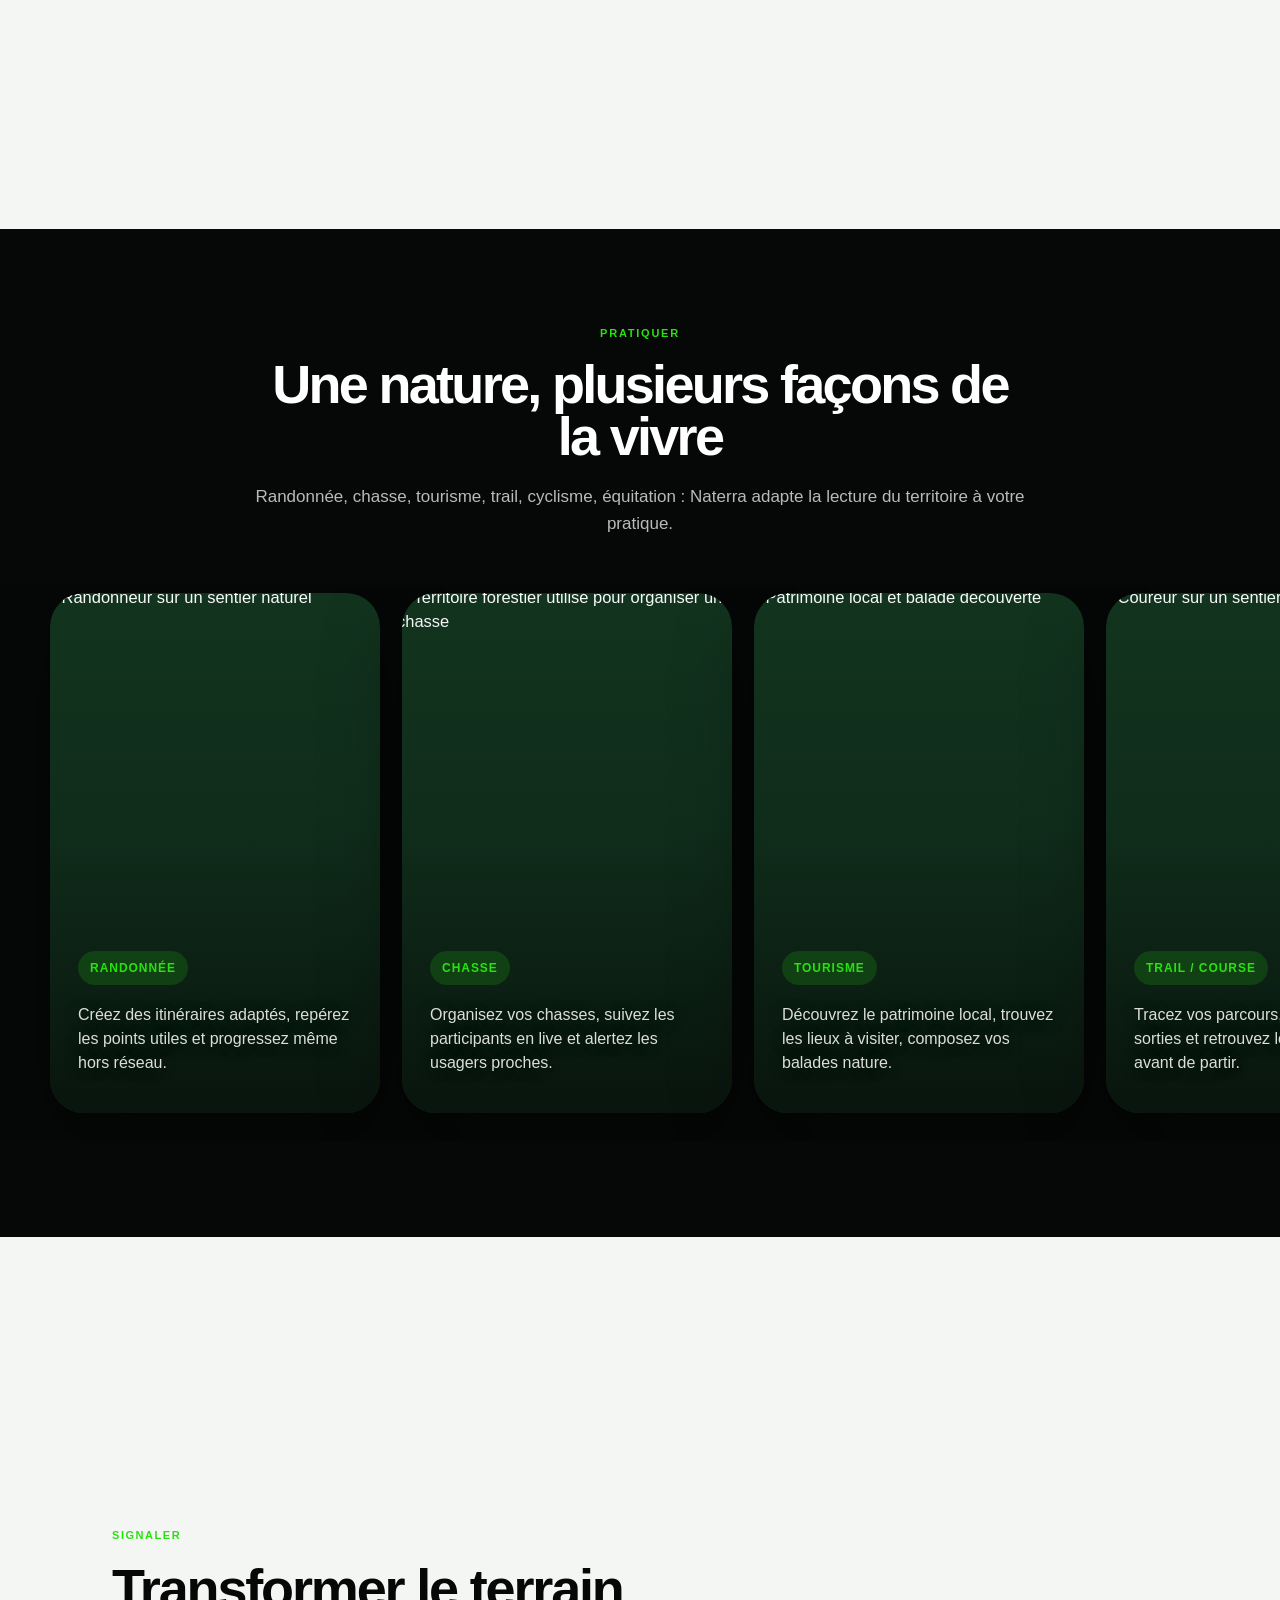
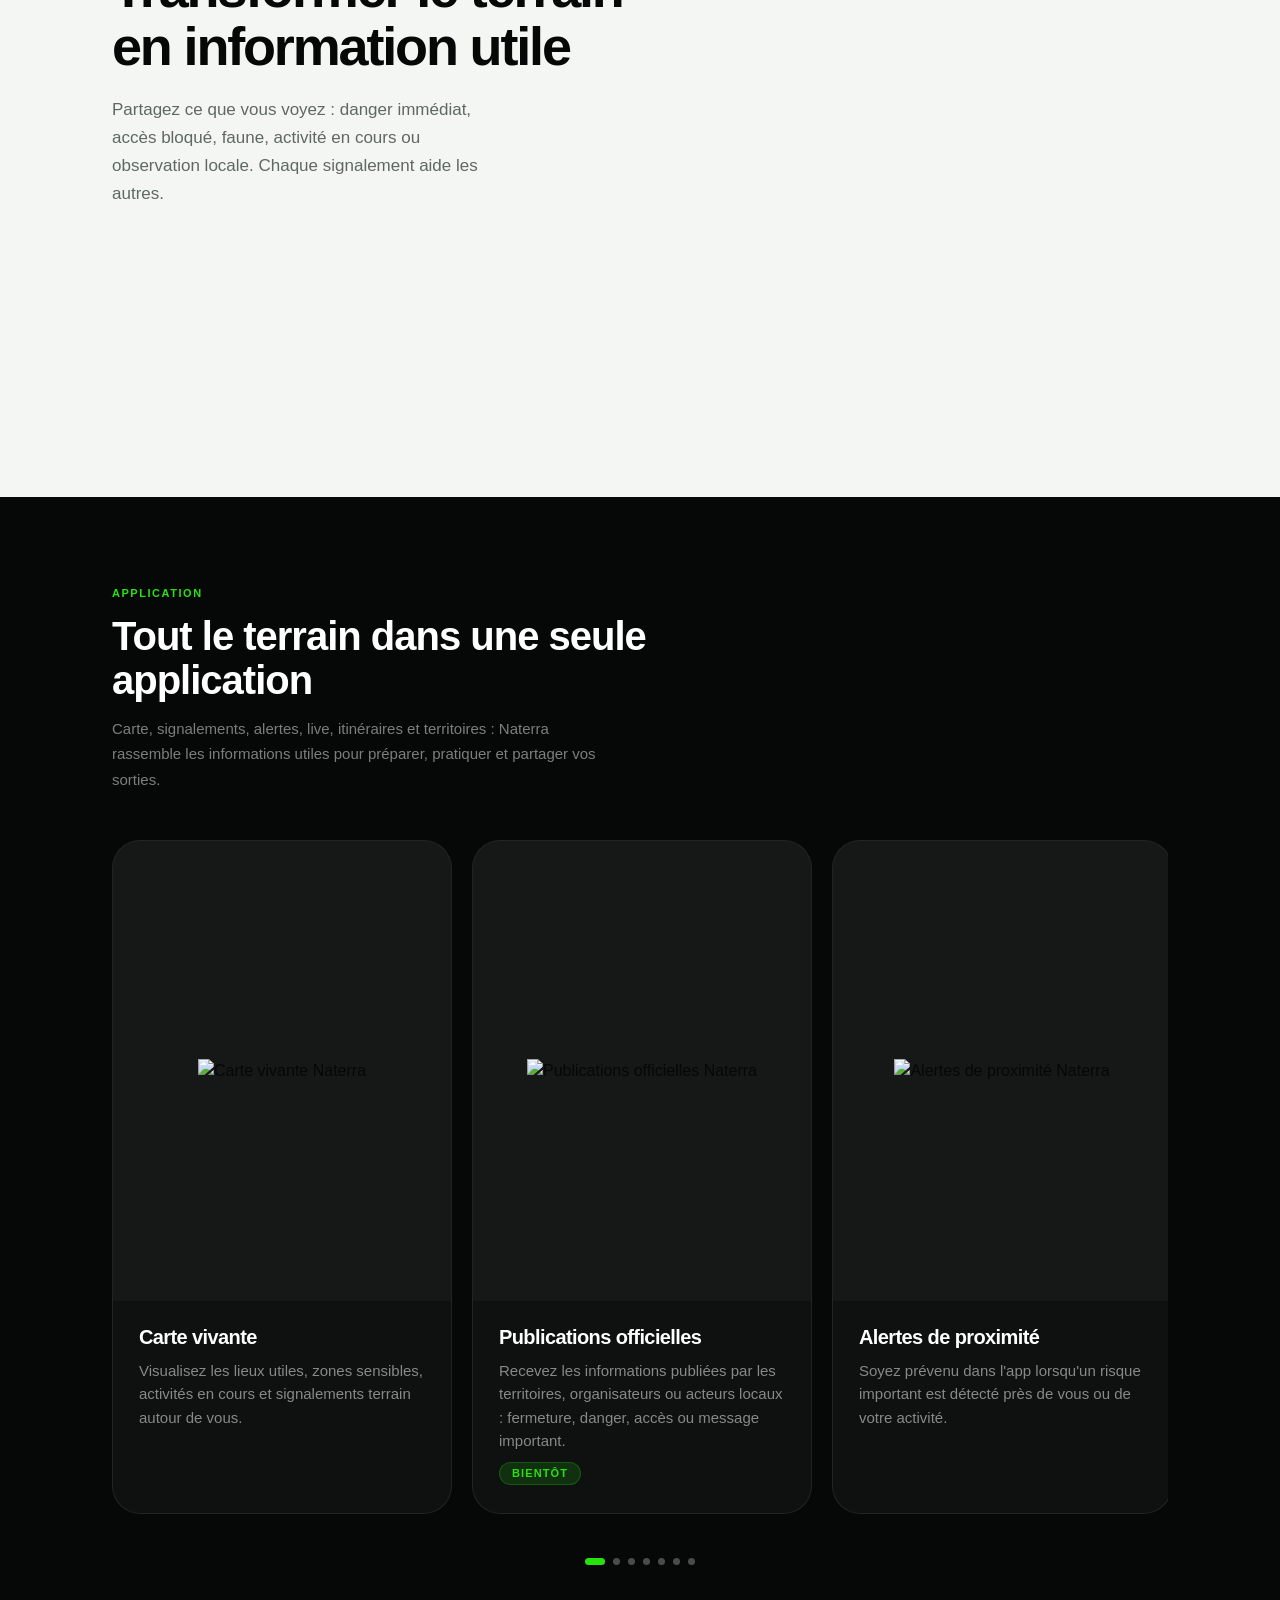
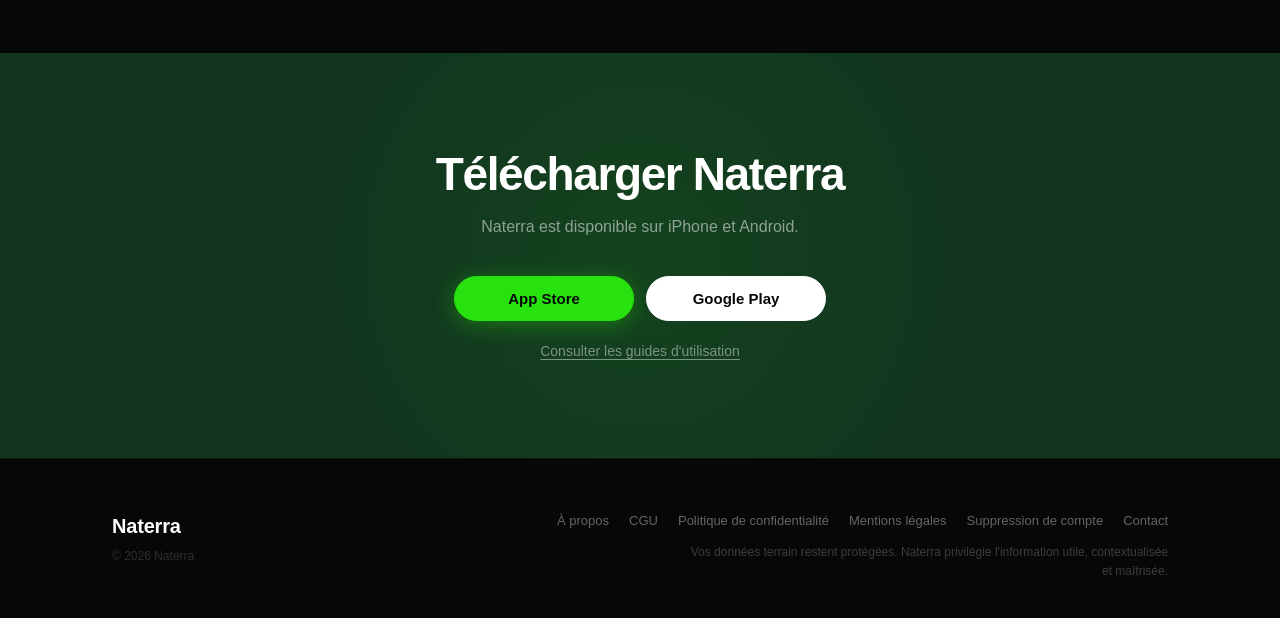
==== commit bf432762: "correct values section" ====
--- a/index.html
+++ b/index.html
@@ -60,35 +60,37 @@
      ============================================================ -->
 <section class="nt-section nt-section--dark" id="vision">
   <div class="nt-container">
-    <div class="nt-values__inner">
-
-      <div class="nt-values__left">
-        <span class="nt-eyebrow nt-eyebrow--green">Notre vision</span>
-        <h2 class="nt-section__title nt-section__title--white">Une nature à partager</h2>
-        <p class="nt-values__body">Naterra aide chacun à mieux comprendre le terrain pour que toutes les pratiques puissent cohabiter avec sérénité.</p>
-        <p class="nt-values__body">Notre conviction est simple : chaque passion est légitime lorsqu'elle respecte les lieux, les autres usagers et le vivant.</p>
-      </div>
-
-      <div class="nt-vision-points">
-        <div class="nt-val">
-          <span class="nt-val__num">01</span>
-          <p class="nt-val__text">La première application de cohabitation outdoor, pensée pour toutes celles et ceux qui aiment la nature.</p>
-        </div>
-        <div class="nt-val">
-          <span class="nt-val__num">02</span>
-          <p class="nt-val__text">Un petit geste de chacun peut faire beaucoup pour la sécurité, la cohabitation et la biodiversité.</p>
-        </div>
-        <div class="nt-val">
-          <span class="nt-val__num">03</span>
-          <p class="nt-val__text">La nature est assez grande pour être partagée, tant qu'on la respecte.</p>
-        </div>
-        <div class="nt-val">
-          <span class="nt-val__num">04</span>
-          <p class="nt-val__text">Respecter les propriétés privées, les zones sensibles et les autres usagers fait partie de l'expérience.</p>
-        </div>
-      </div>
-
-    </div>
+
+    <div class="nt-vision__intro">
+      <span class="nt-eyebrow nt-eyebrow--green">Notre vision</span>
+      <h2 class="nt-section__title nt-section__title--white">Une nature à partager</h2>
+      <p class="nt-values__body">Naterra aide chacun à mieux comprendre le terrain pour que toutes les pratiques puissent cohabiter avec sérénité.</p>
+      <p class="nt-values__body">Notre conviction est simple : chaque passion est légitime lorsqu'elle respecte les lieux, les autres usagers et le vivant.</p>
+    </div>
+
+    <div class="nt-vision-points">
+      <div class="nt-val">
+        <span class="nt-val__num">01</span>
+        <p class="nt-val__text">La première application de cohabitation outdoor, pensée pour toutes celles et ceux qui aiment la nature.</p>
+      </div>
+      <div class="nt-val">
+        <span class="nt-val__num">02</span>
+        <p class="nt-val__text">Un petit geste de chacun peut faire beaucoup pour la sécurité, la cohabitation et la biodiversité.</p>
+      </div>
+      <div class="nt-val">
+        <span class="nt-val__num">03</span>
+        <p class="nt-val__text">La nature est assez grande pour être partagée, tant qu'on la respecte.</p>
+      </div>
+      <div class="nt-val">
+        <span class="nt-val__num">04</span>
+        <p class="nt-val__text">Respecter les propriétés privées, les zones sensibles et les autres usagers fait partie de l'expérience.</p>
+      </div>
+    </div>
+
+    <div class="nt-vision__cta">
+      <a href="./a-propos.html" class="nt-btn nt-btn--green nt-btn--lg">À propos de Naterra</a>
+    </div>
+
   </div>
 </section>
 
--- a/styles.css
+++ b/styles.css
@@ -1560,17 +1560,22 @@
    ================================================================ */
 #vision { padding: 80px 0; }
 #vision .nt-section__title { font-size: clamp(28px, 4.2vw, 46px); }
-.nt-values__inner {
+
+.nt-vision__intro {
+  text-align: center;
+  max-width: 640px;
+  margin: 0 auto 48px;
+}
+.nt-values__body  { font-size: 16px; color: rgba(255,255,255,0.72); line-height: 1.7; }
+.nt-values__body + .nt-values__body { margin-top: 16px; }
+
+.nt-vision-points {
   display: grid;
   grid-template-columns: 1fr 1fr;
-  column-gap: 72px;
-  max-width: 1000px;
-}
-.nt-values__left  { grid-column: 1; }
-.nt-vision-points { grid-column: 2; align-self: start; display: flex; flex-direction: column; gap: 14px; }
-.nt-values__body  { font-size: 16px; color: rgba(255,255,255,0.72); line-height: 1.7; }
-.nt-values__body + .nt-values__body { margin-top: 16px; }
-
+  gap: 20px;
+  max-width: 840px;
+  margin: 0 auto;
+}
 .nt-val { display: flex; align-items: flex-start; gap: 14px; }
 .nt-val__num {
   flex-shrink: 0;
@@ -1589,7 +1594,8 @@
 }
 .nt-val__text { font-size: 14px; color: rgba(255,255,255,0.70); line-height: 1.55; margin: 0; }
 
+.nt-vision__cta { text-align: center; margin-top: 40px; }
+
 @media (max-width: 860px) {
-  .nt-values__inner { grid-template-columns: 1fr; row-gap: 32px; }
-  .nt-vision-points { grid-column: 1; }
-}
+  .nt-vision-points { grid-template-columns: 1fr; }
+}
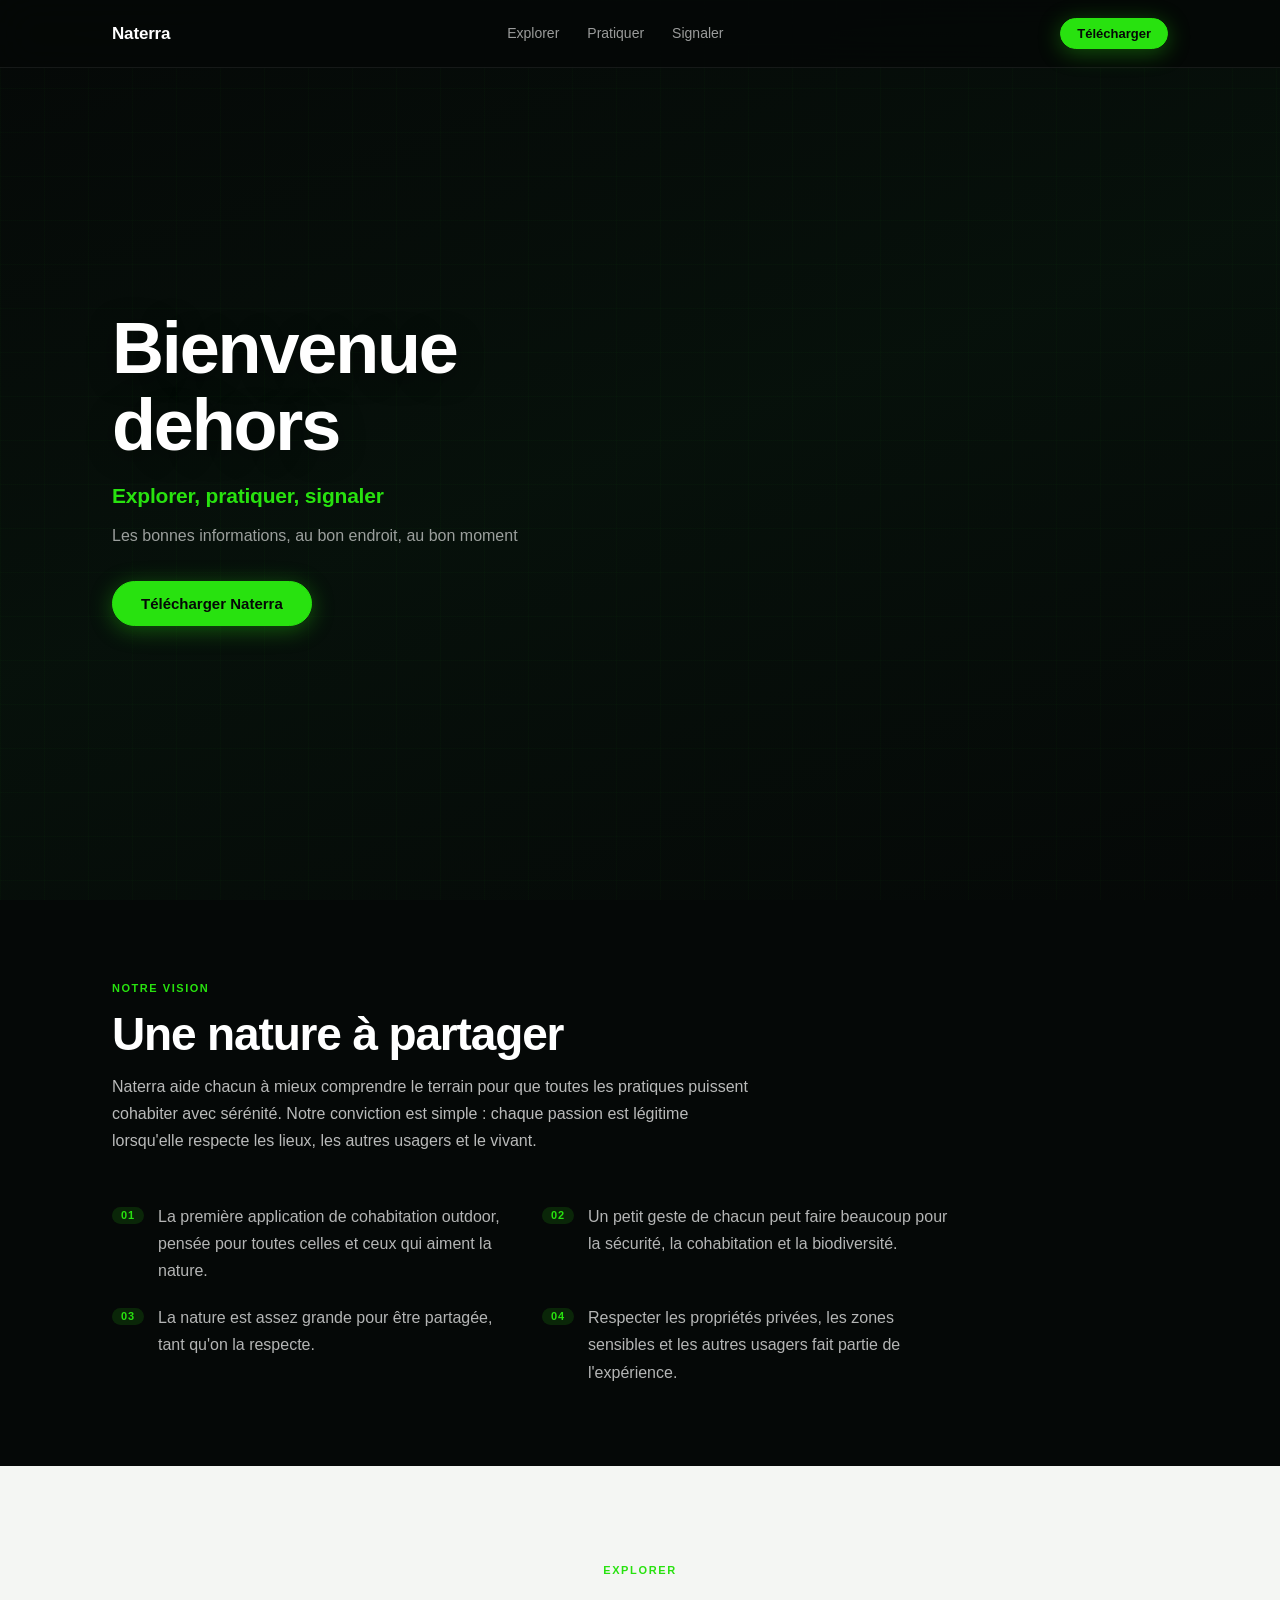
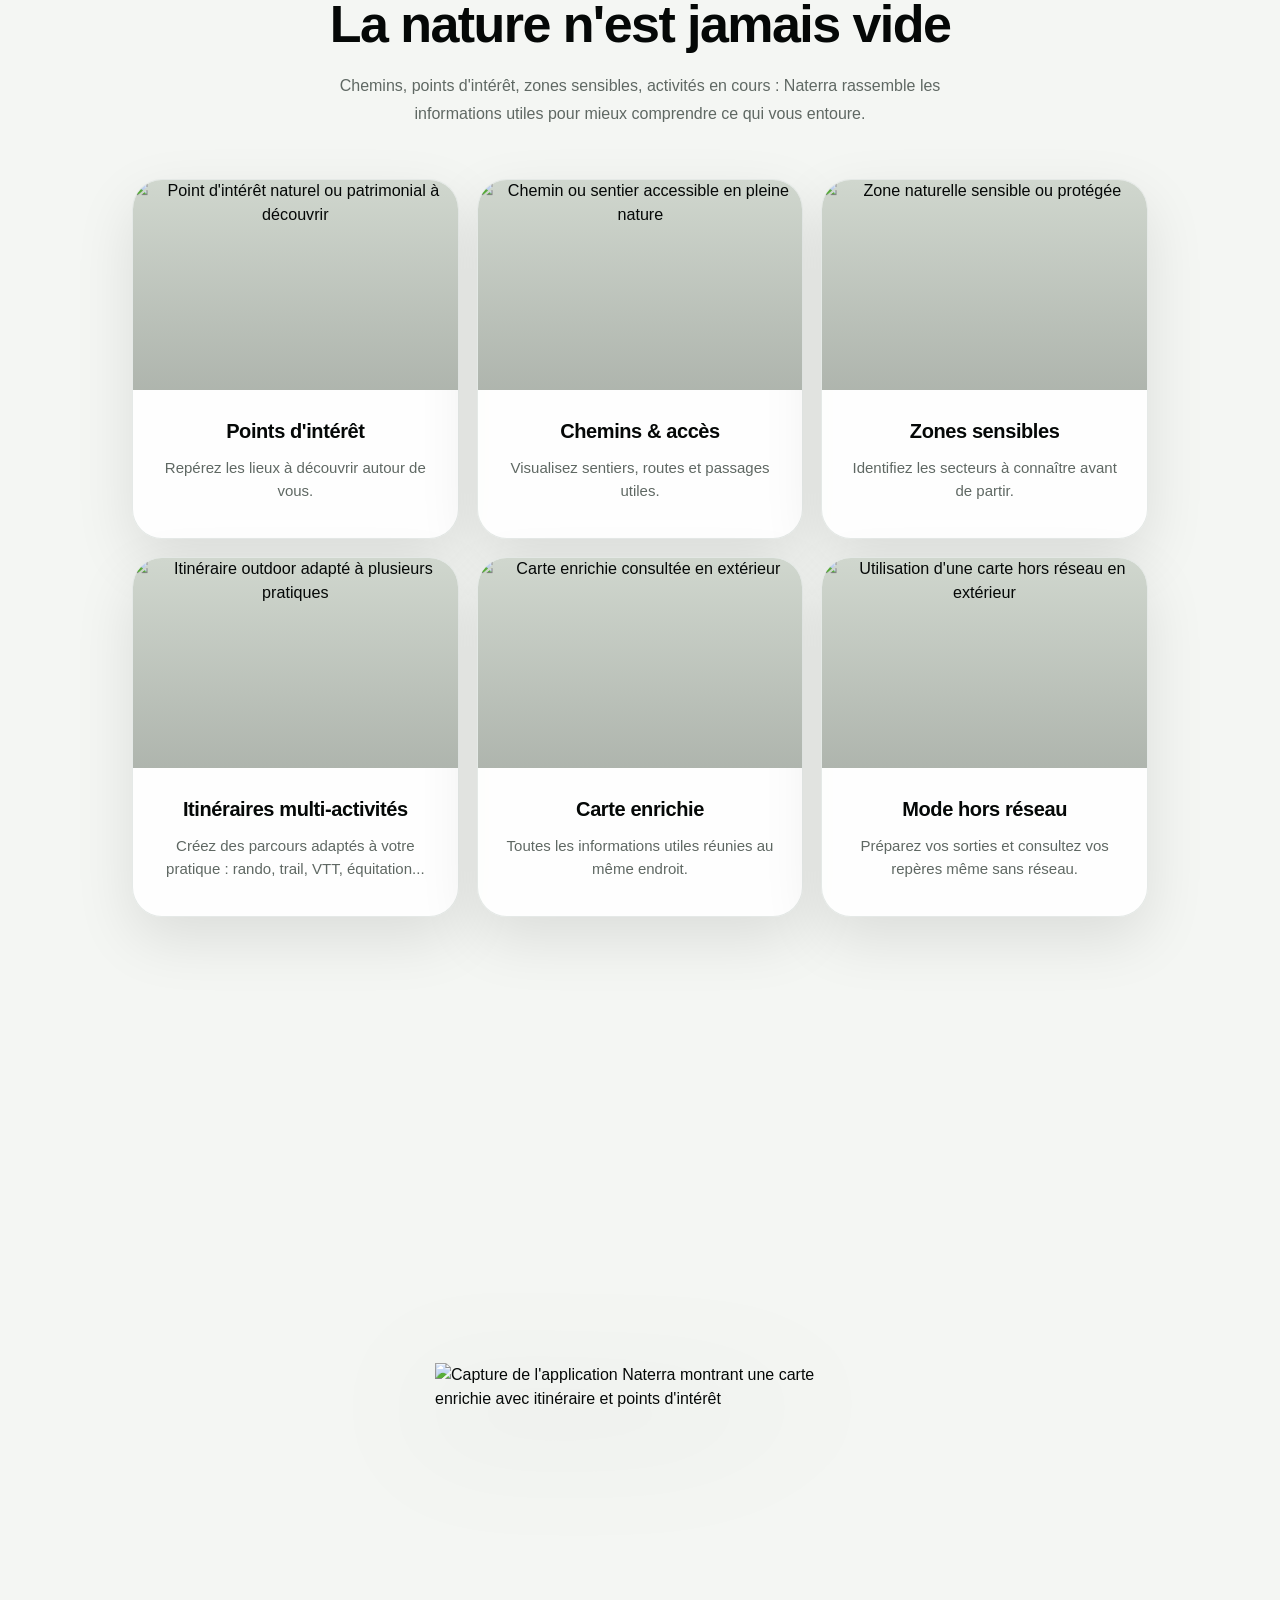
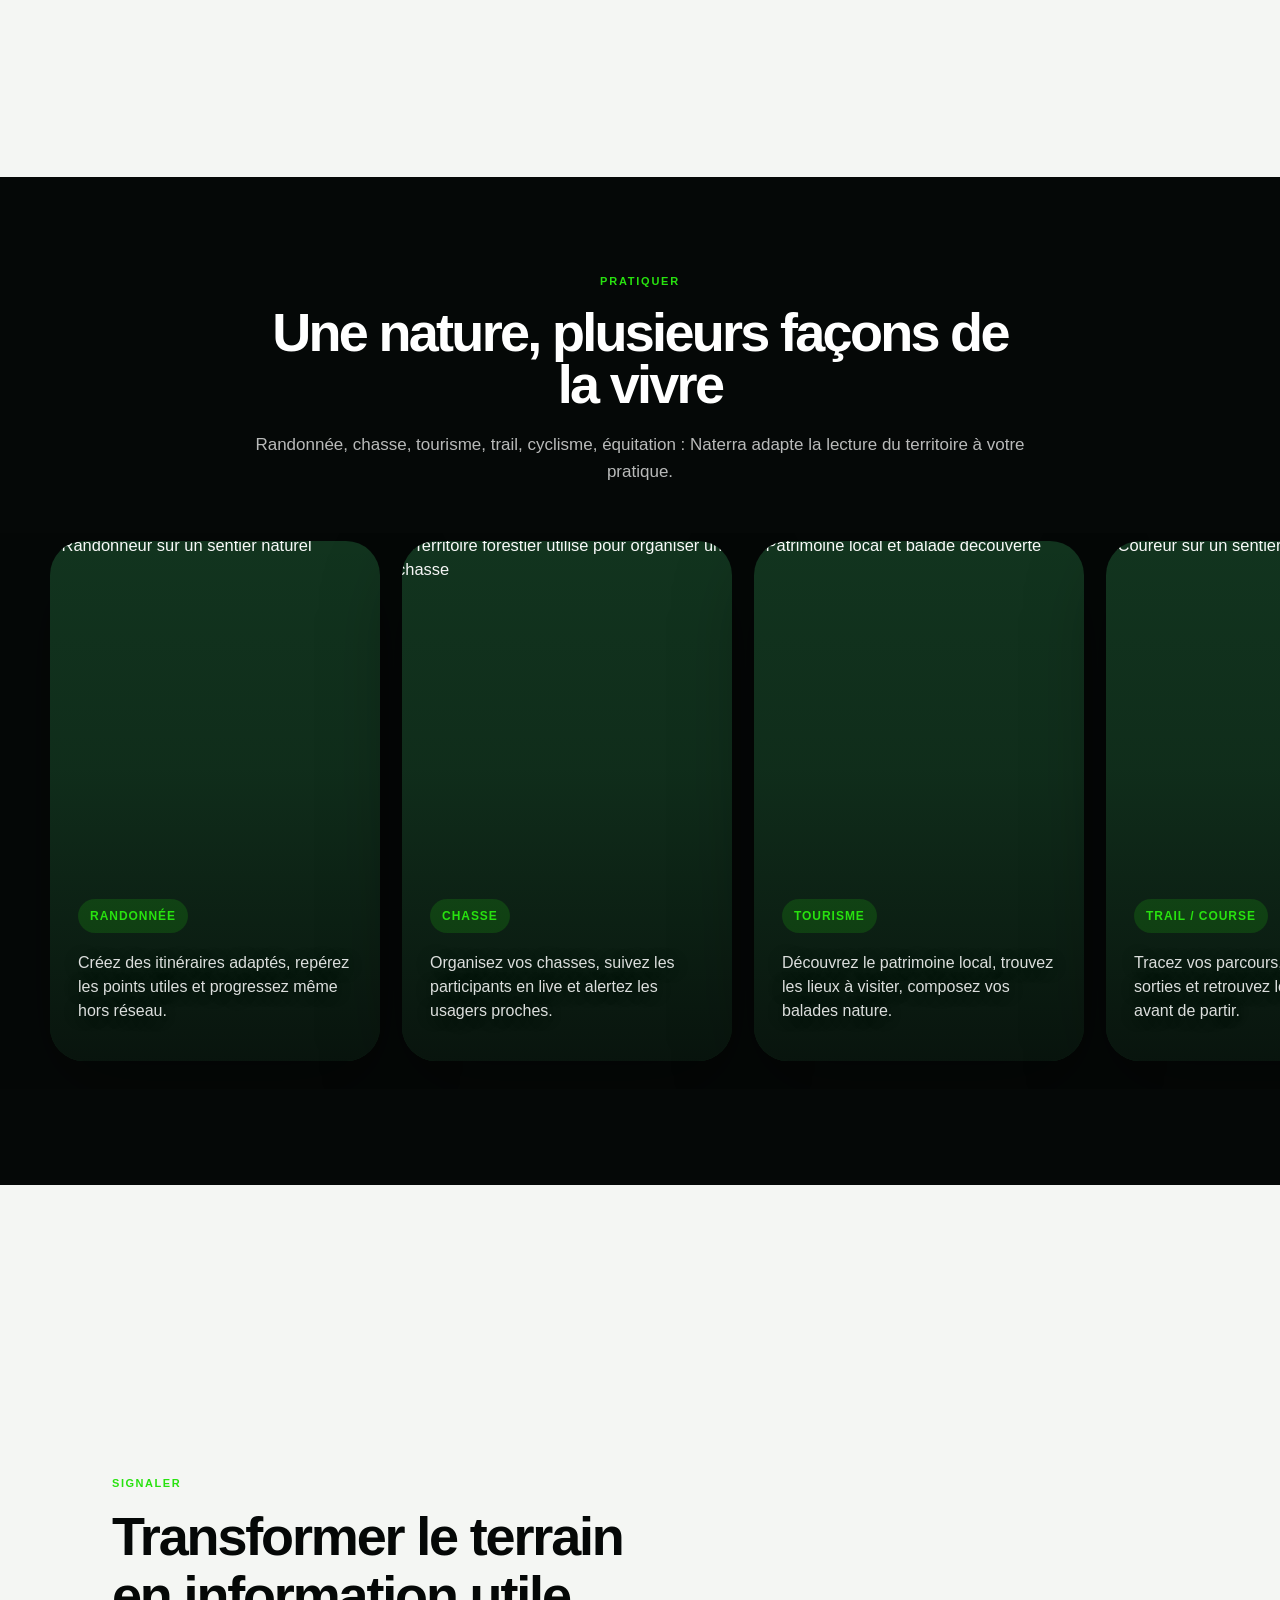
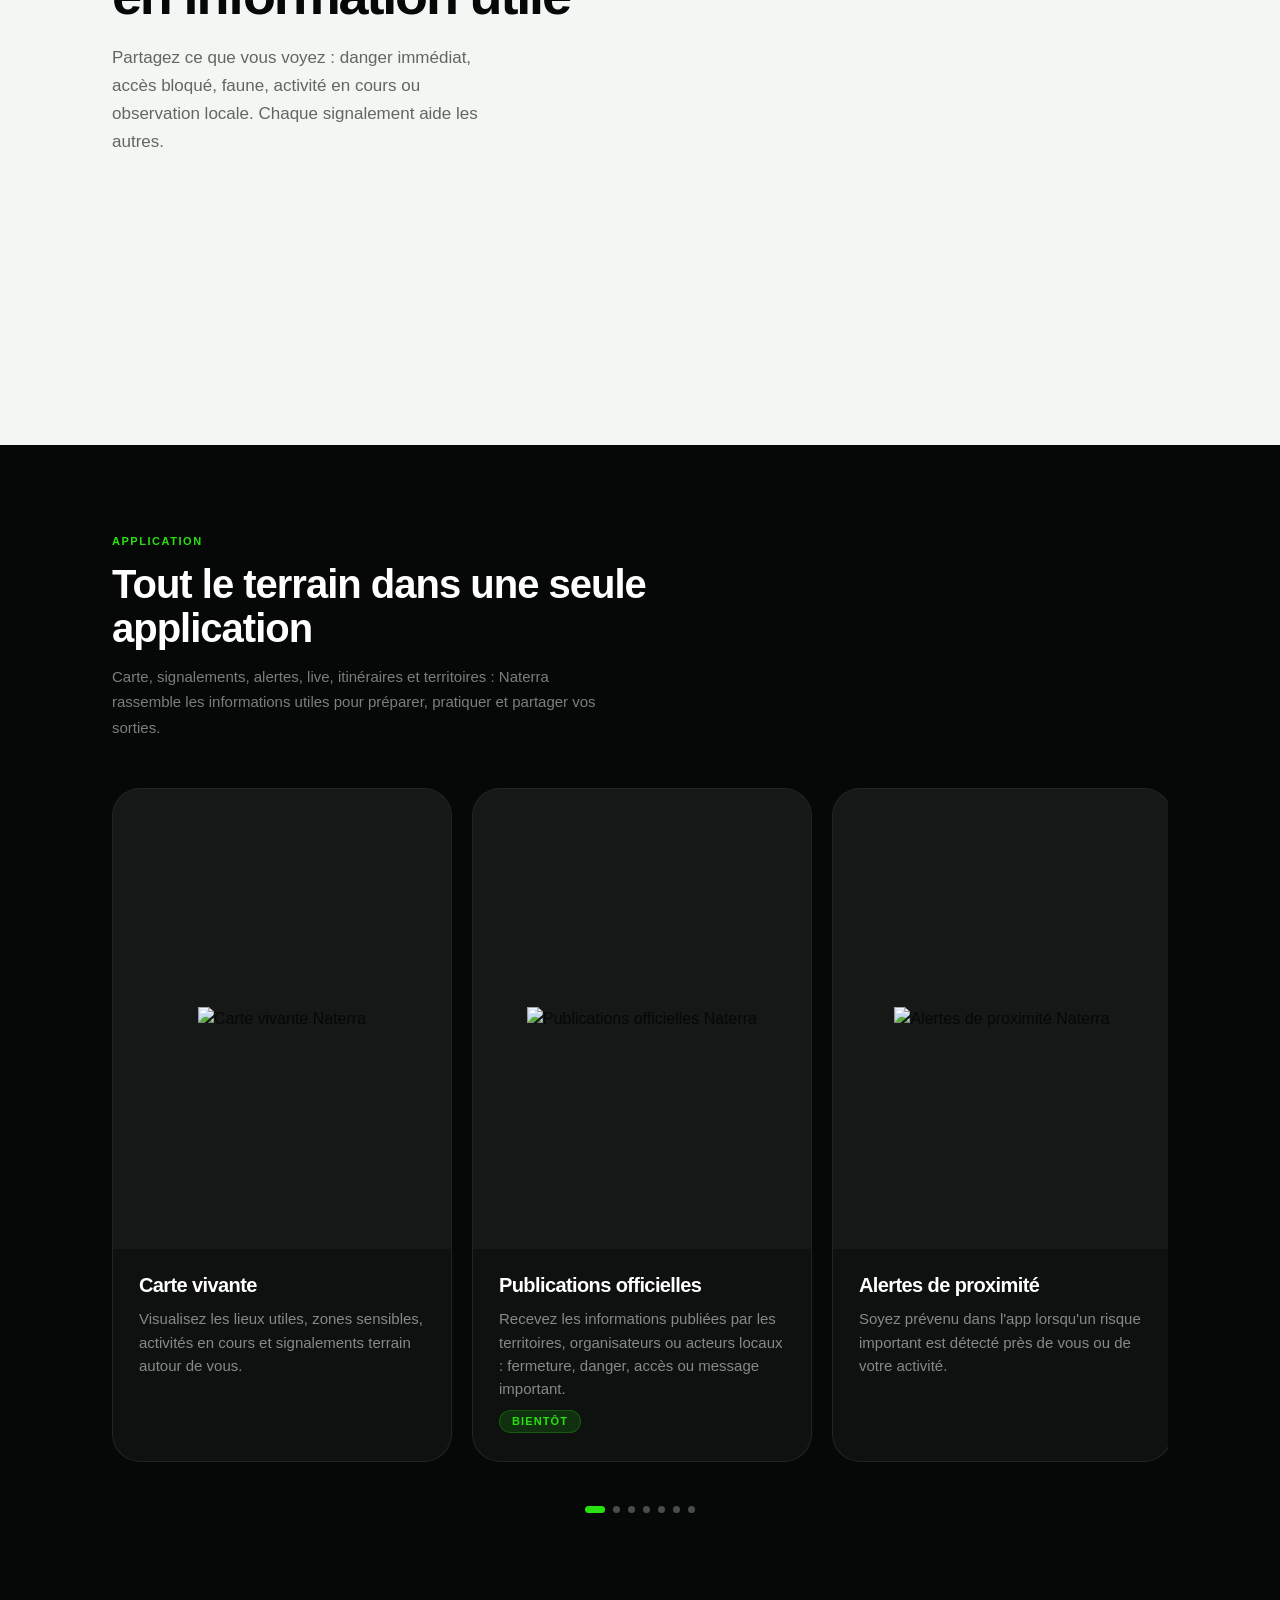
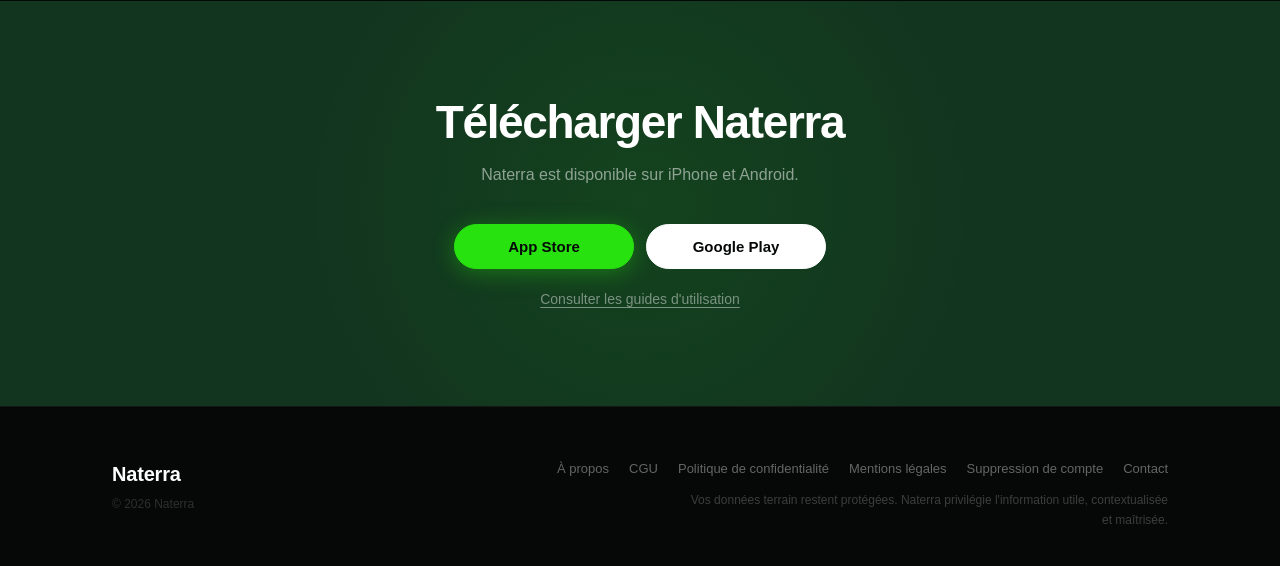
==== commit 38c0e07a: "correct values section" ====
--- a/index.html
+++ b/index.html
@@ -64,8 +64,7 @@
     <div class="nt-vision__intro">
       <span class="nt-eyebrow nt-eyebrow--green">Notre vision</span>
       <h2 class="nt-section__title nt-section__title--white">Une nature à partager</h2>
-      <p class="nt-values__body">Naterra aide chacun à mieux comprendre le terrain pour que toutes les pratiques puissent cohabiter avec sérénité.</p>
-      <p class="nt-values__body">Notre conviction est simple : chaque passion est légitime lorsqu'elle respecte les lieux, les autres usagers et le vivant.</p>
+      <p class="nt-values__body">Naterra aide chacun à mieux comprendre le terrain pour que toutes les pratiques puissent cohabiter avec sérénité. Notre conviction est simple : chaque passion est légitime lorsqu'elle respecte les lieux, les autres usagers et le vivant.</p>
     </div>
 
     <div class="nt-vision-points">
@@ -85,10 +84,6 @@
         <span class="nt-val__num">04</span>
         <p class="nt-val__text">Respecter les propriétés privées, les zones sensibles et les autres usagers fait partie de l'expérience.</p>
       </div>
-    </div>
-
-    <div class="nt-vision__cta">
-      <a href="./a-propos.html" class="nt-btn nt-btn--green nt-btn--lg">À propos de Naterra</a>
     </div>
 
   </div>
--- a/styles.css
+++ b/styles.css
@@ -1562,19 +1562,16 @@
 #vision .nt-section__title { font-size: clamp(28px, 4.2vw, 46px); }
 
 .nt-vision__intro {
-  text-align: center;
   max-width: 640px;
-  margin: 0 auto 48px;
+  margin-bottom: 48px;
 }
 .nt-values__body  { font-size: 16px; color: rgba(255,255,255,0.72); line-height: 1.7; }
-.nt-values__body + .nt-values__body { margin-top: 16px; }
 
 .nt-vision-points {
   display: grid;
   grid-template-columns: 1fr 1fr;
   gap: 20px;
   max-width: 840px;
-  margin: 0 auto;
 }
 .nt-val { display: flex; align-items: flex-start; gap: 14px; }
 .nt-val__num {
@@ -1590,11 +1587,9 @@
   font-weight: 800;
   letter-spacing: 0.08em;
   line-height: 1;
-  margin-top: 3px;
-}
-.nt-val__text { font-size: 14px; color: rgba(255,255,255,0.70); line-height: 1.55; margin: 0; }
-
-.nt-vision__cta { text-align: center; margin-top: 40px; }
+  margin-top: 4px;
+}
+.nt-val__text { font-size: 16px; color: rgba(255,255,255,0.70); line-height: 1.7; margin: 0; }
 
 @media (max-width: 860px) {
   .nt-vision-points { grid-template-columns: 1fr; }
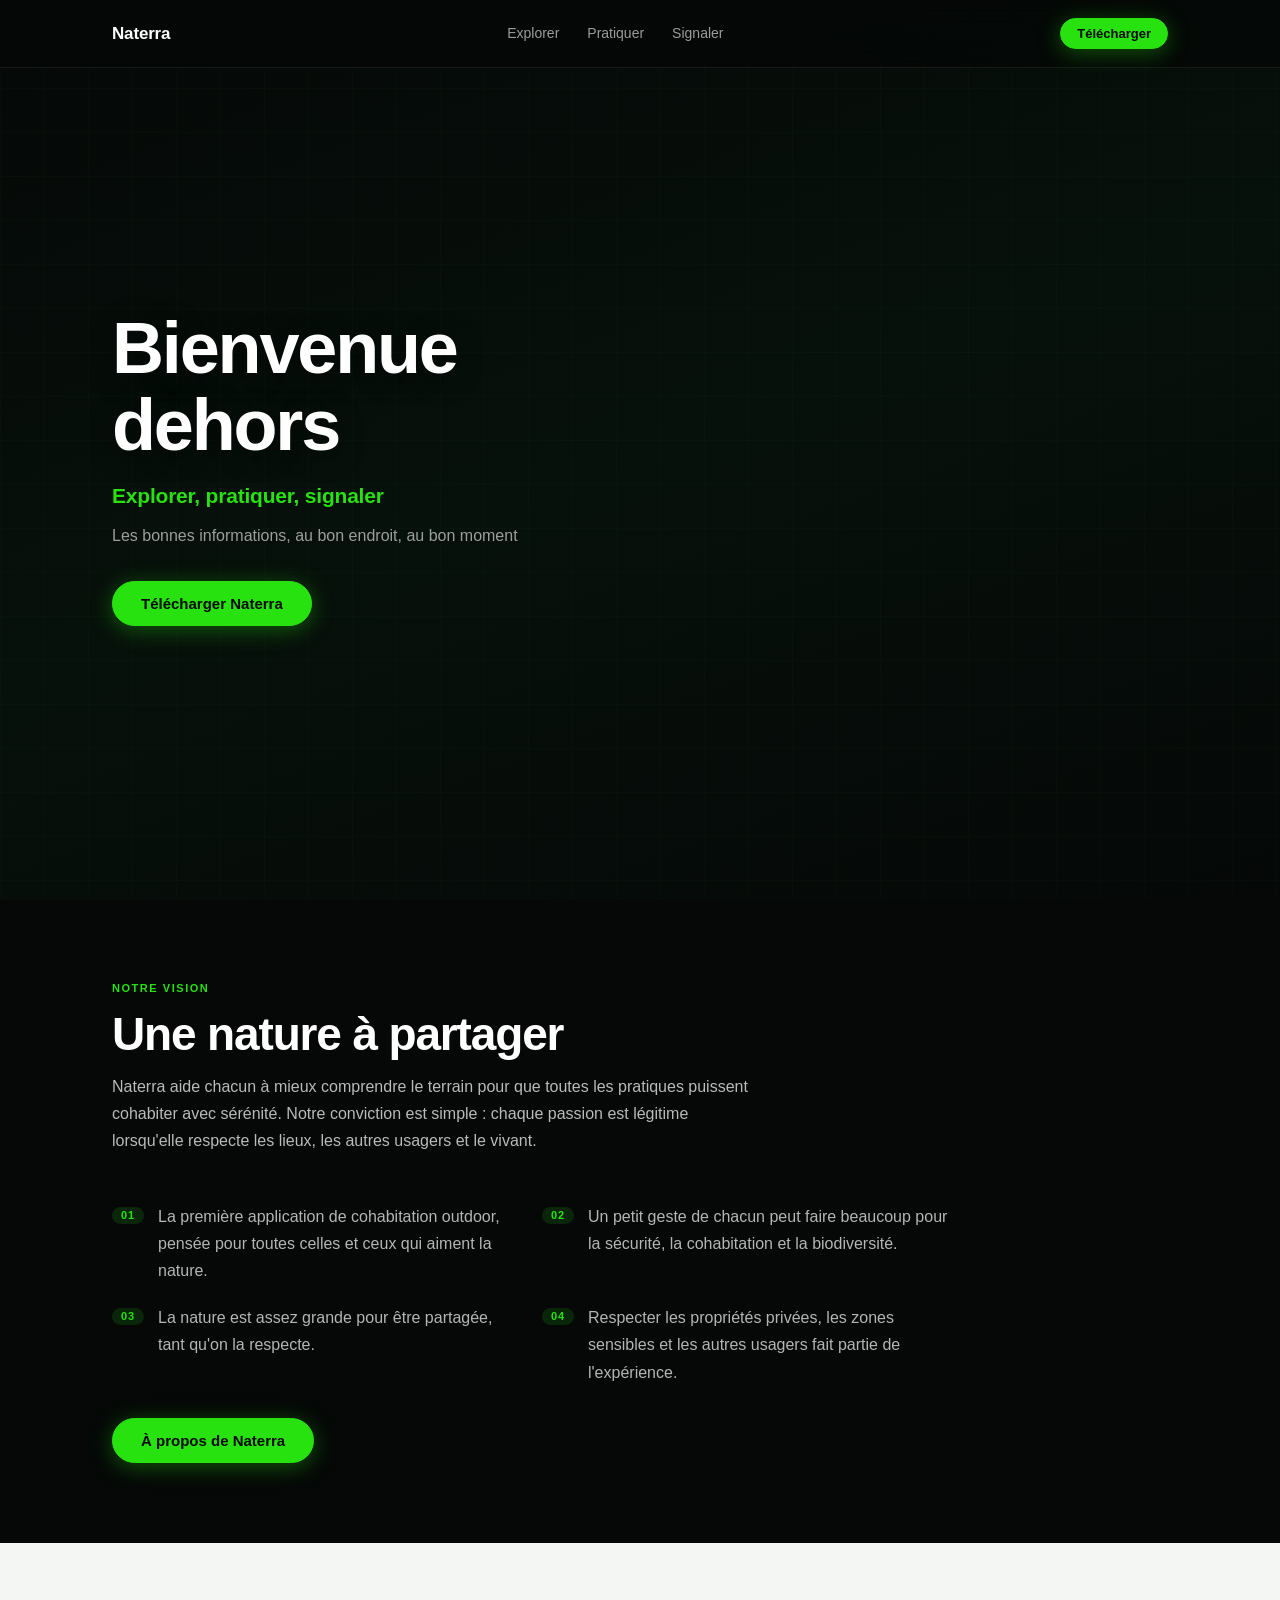
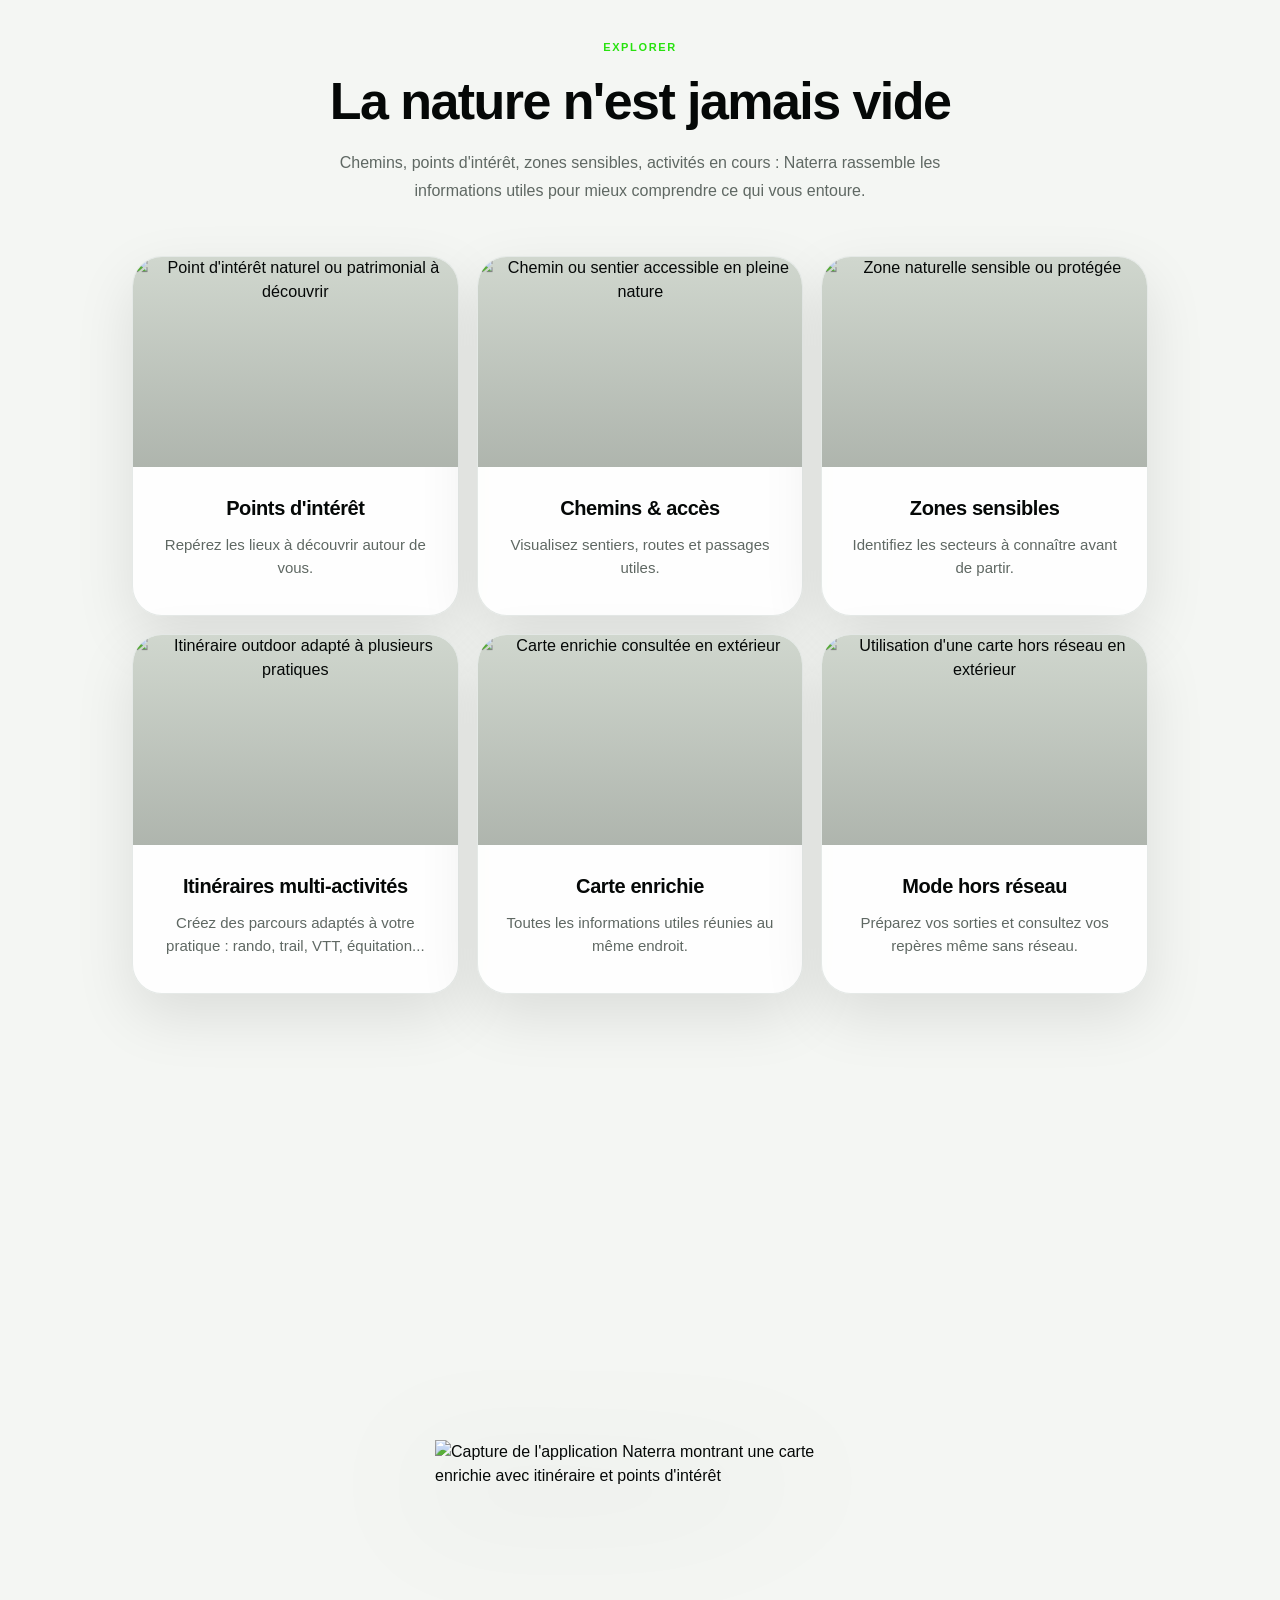
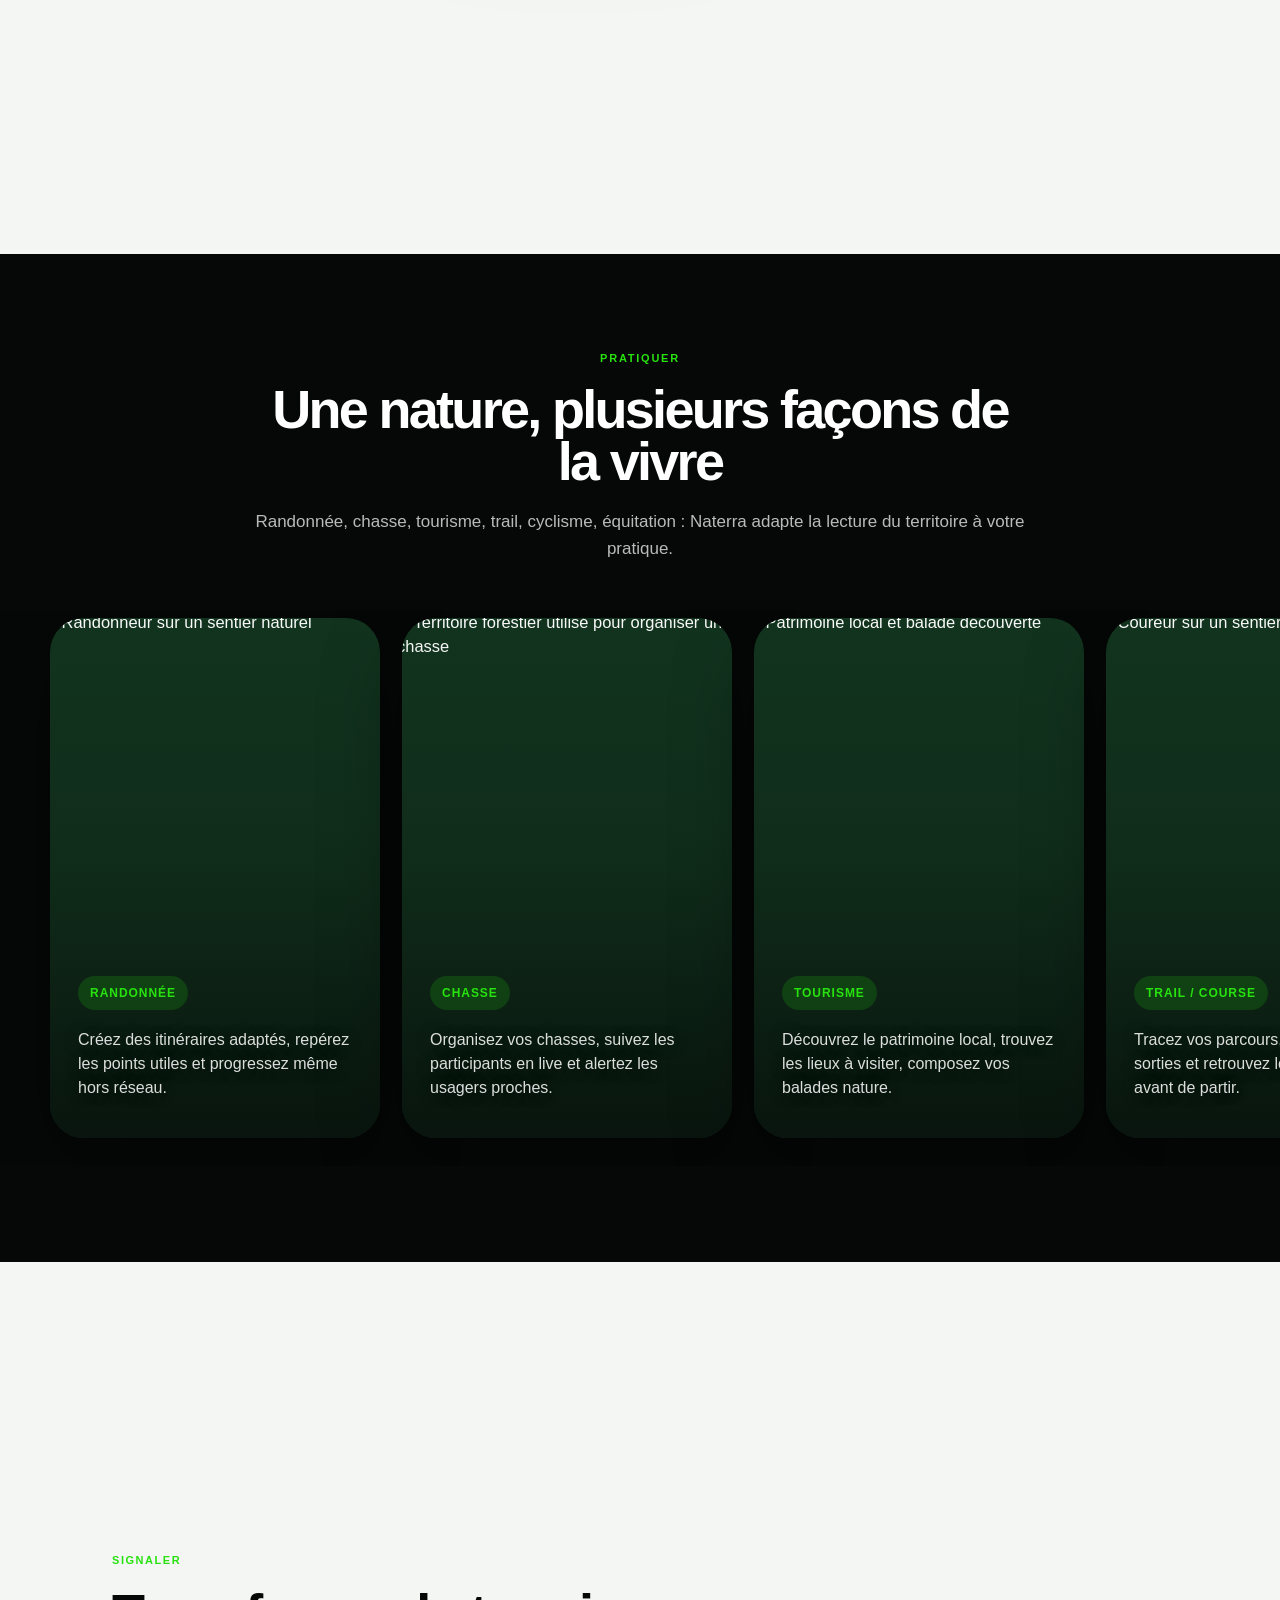
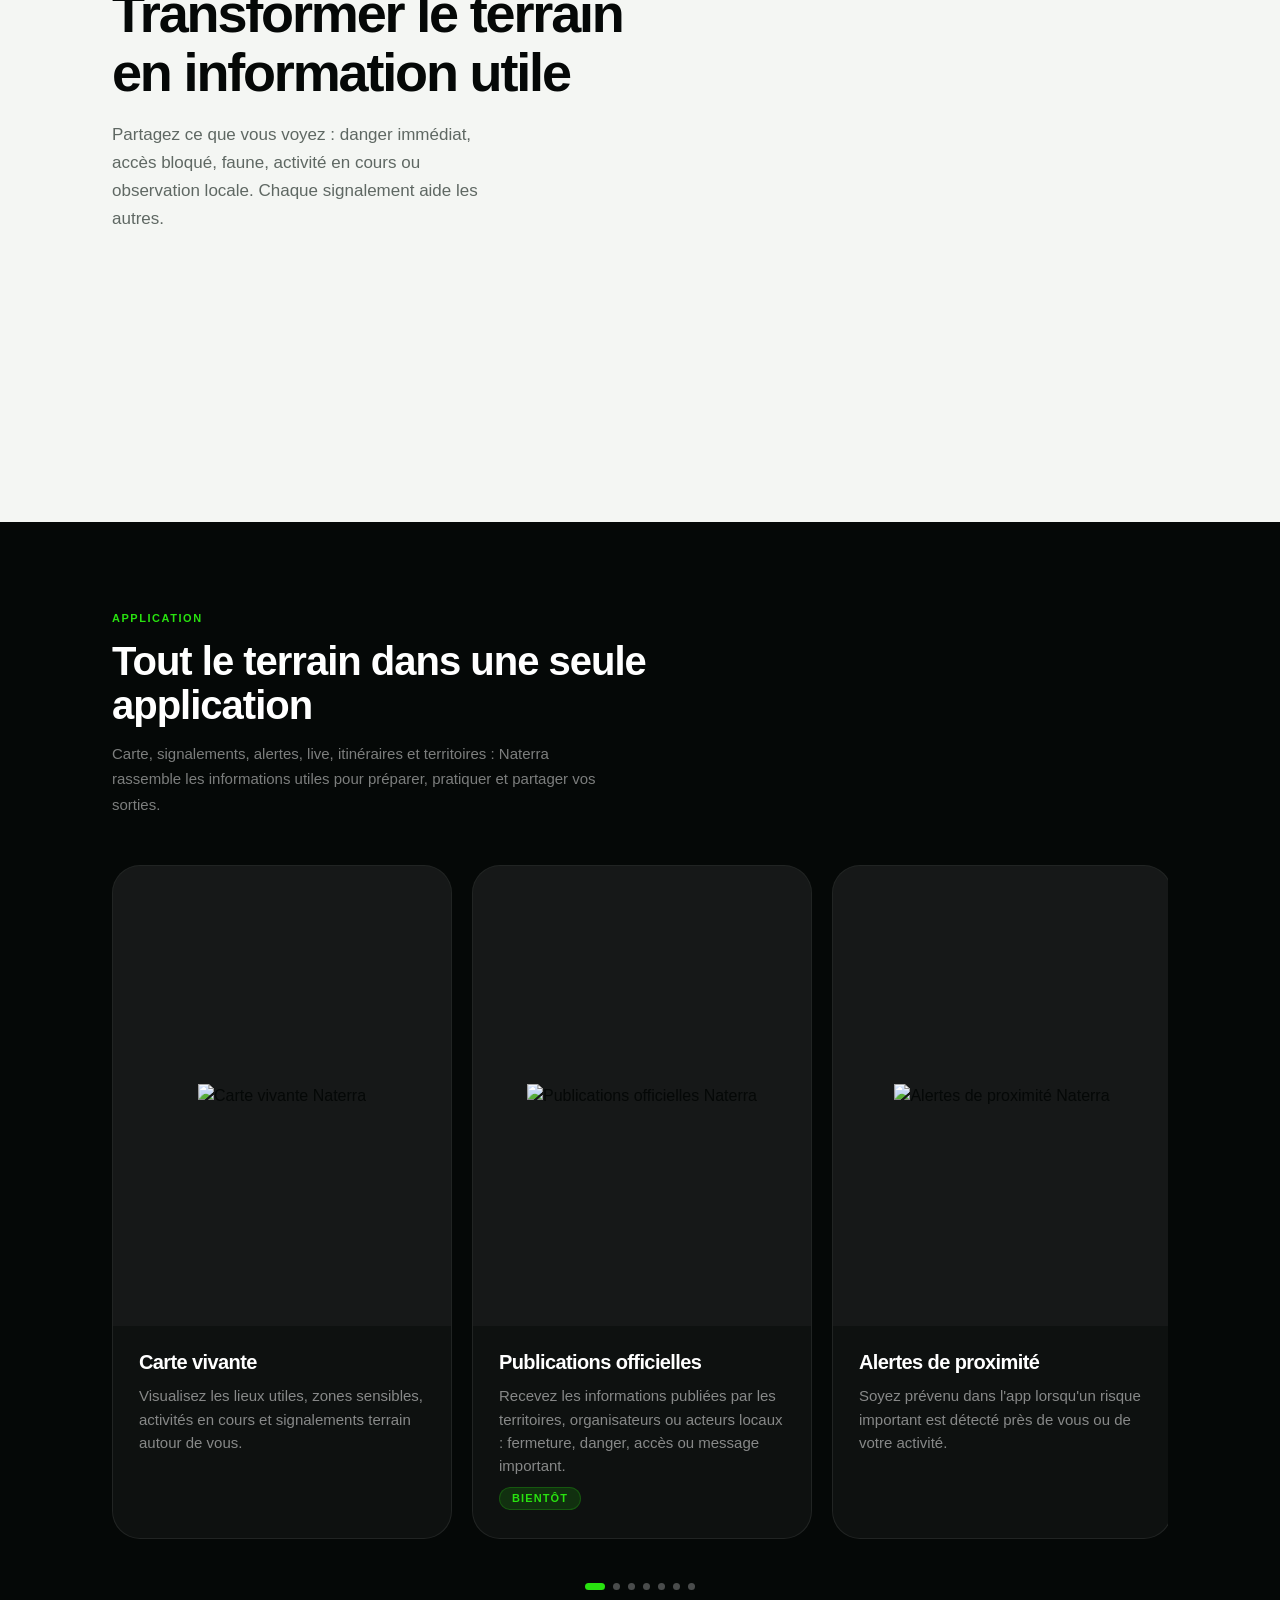
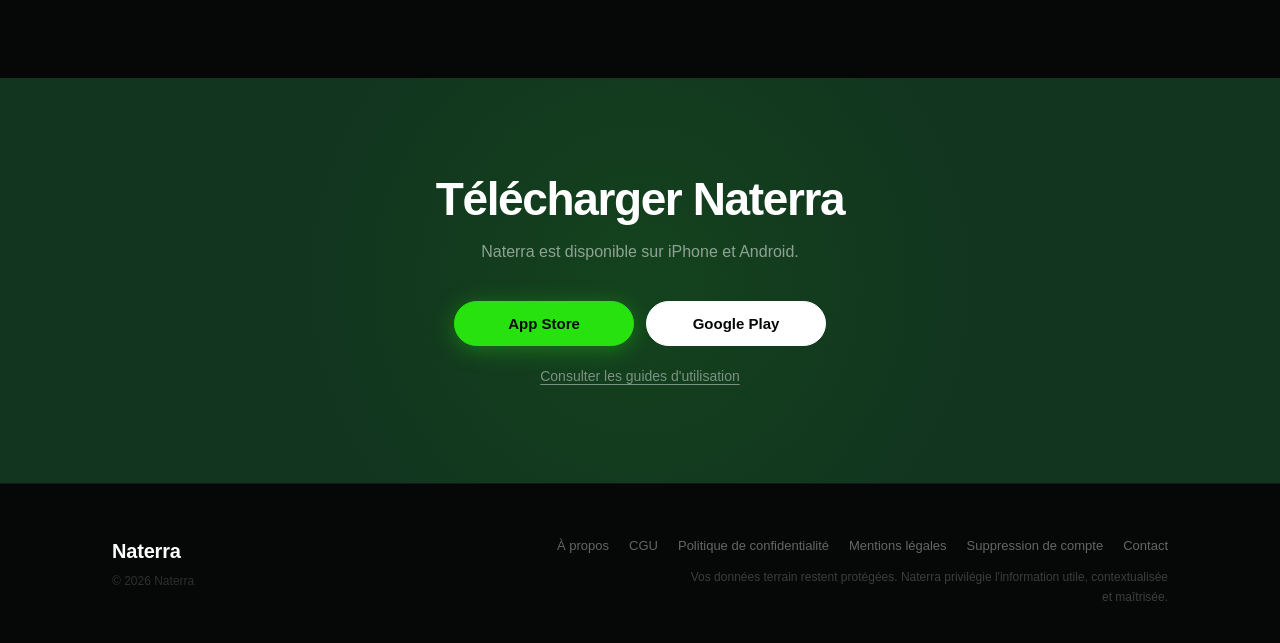
==== commit a683df5c: "reformat value section" ====
--- a/index.html
+++ b/index.html
@@ -86,6 +86,10 @@
       </div>
     </div>
 
+    <div class="nt-vision__cta">
+      <a href="./a-propos.html" class="nt-btn nt-btn--green nt-btn--lg">À propos de Naterra</a>
+    </div>
+
   </div>
 </section>
 
--- a/styles.css
+++ b/styles.css
@@ -1591,6 +1591,8 @@
 }
 .nt-val__text { font-size: 16px; color: rgba(255,255,255,0.70); line-height: 1.7; margin: 0; }
 
+.nt-vision__cta { margin-top: 32px; }
+
 @media (max-width: 860px) {
   .nt-vision-points { grid-template-columns: 1fr; }
 }
